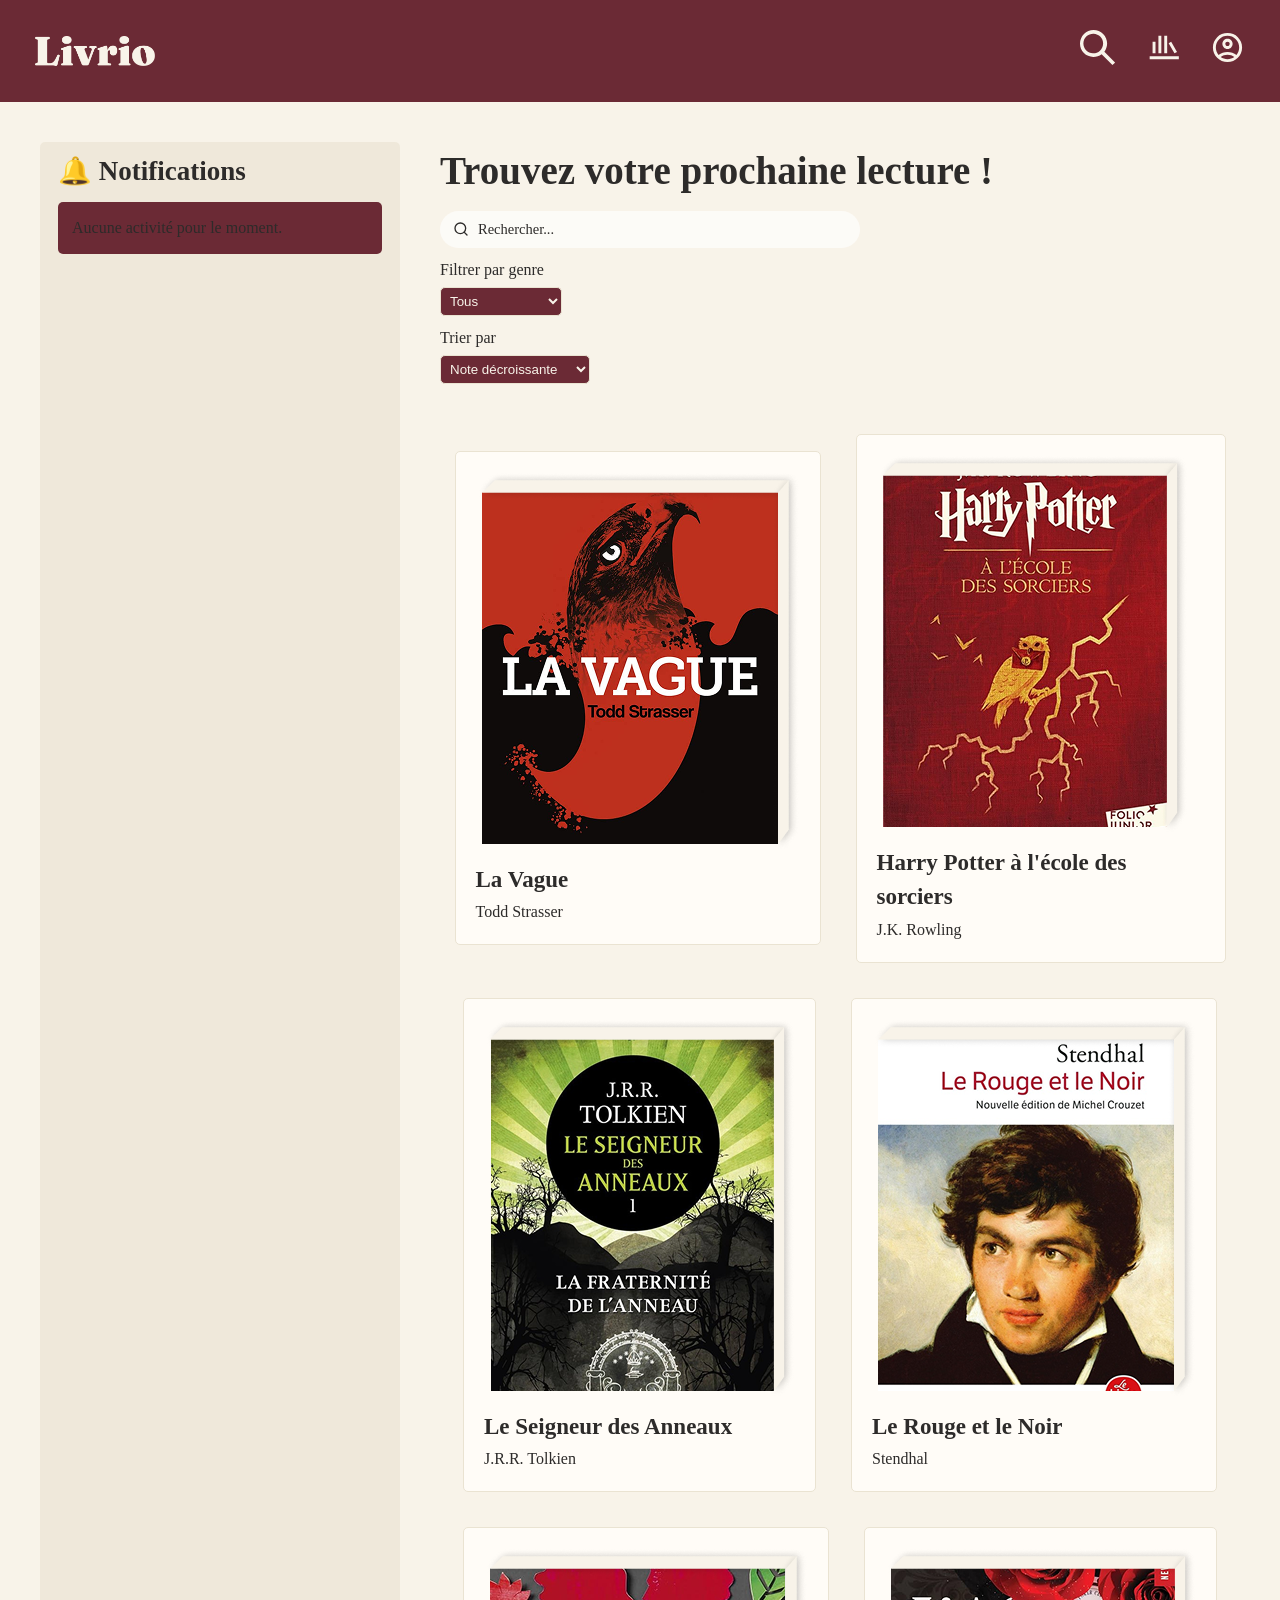
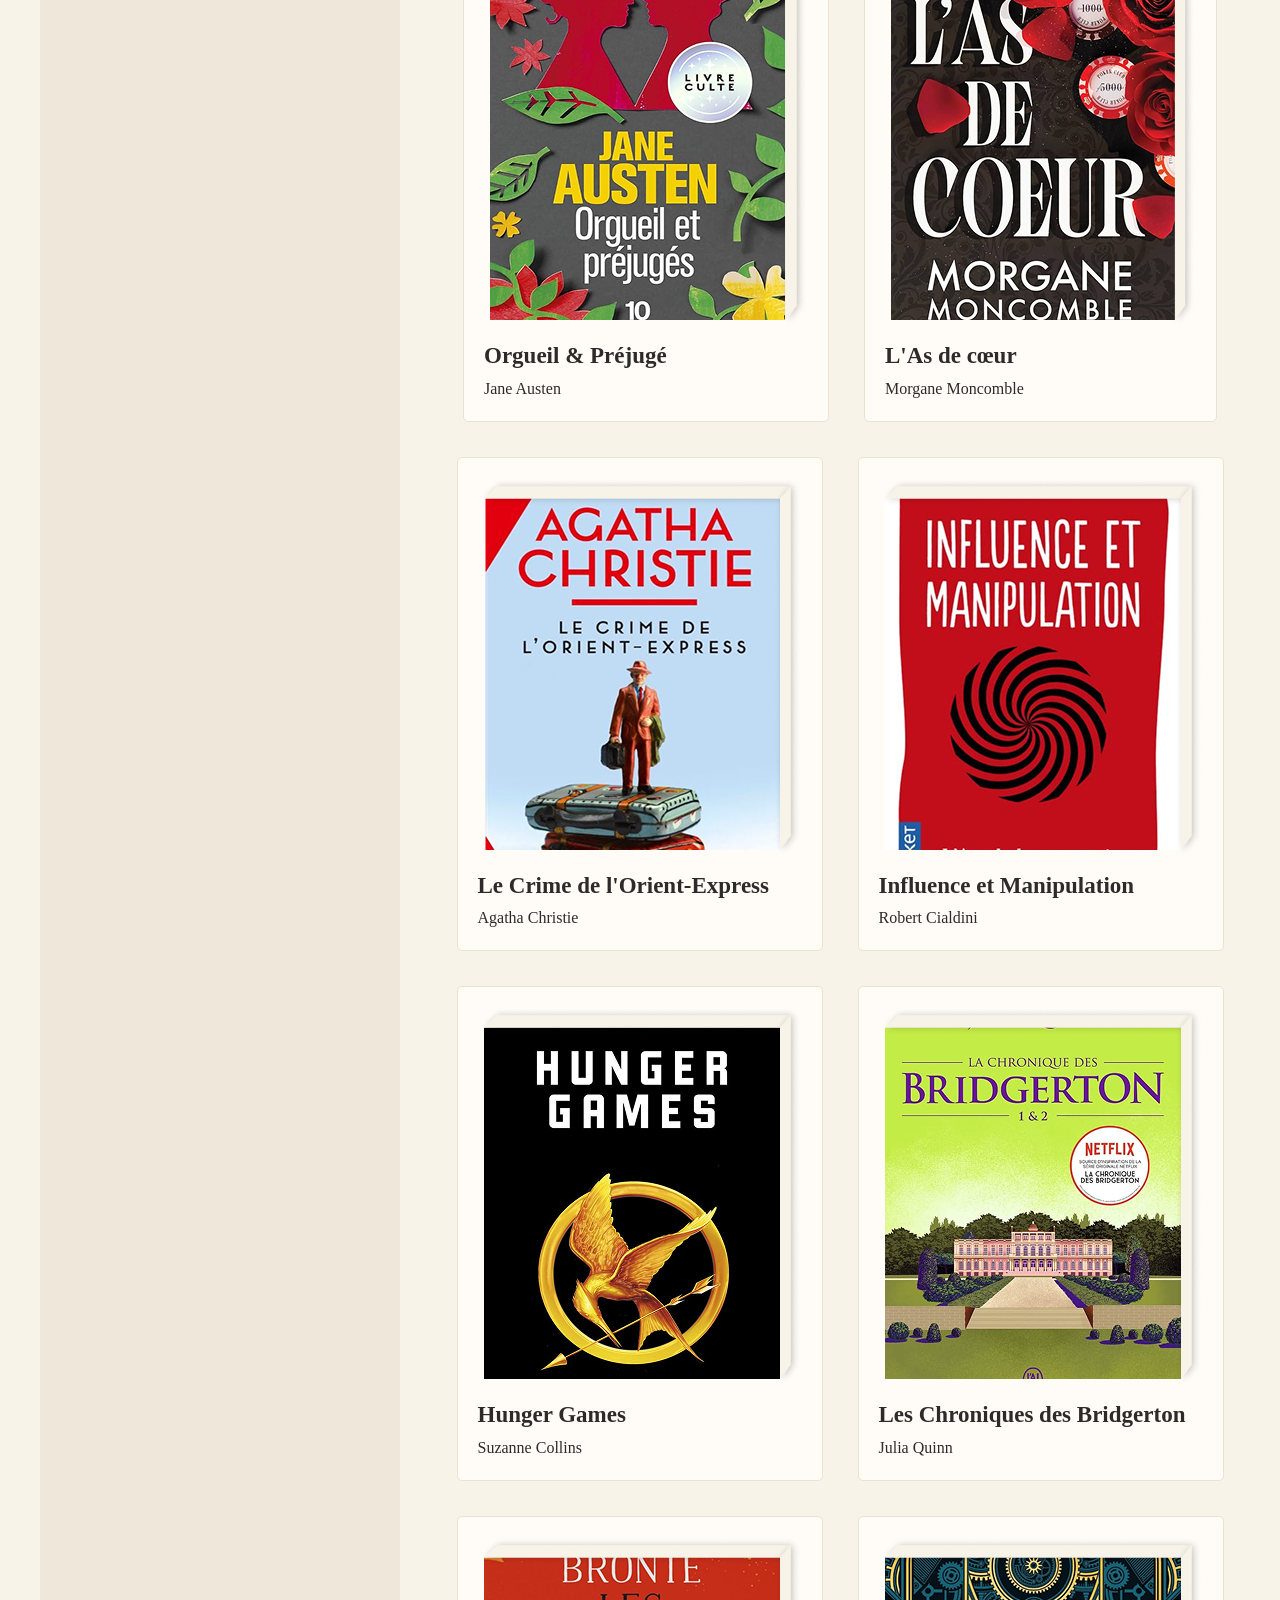
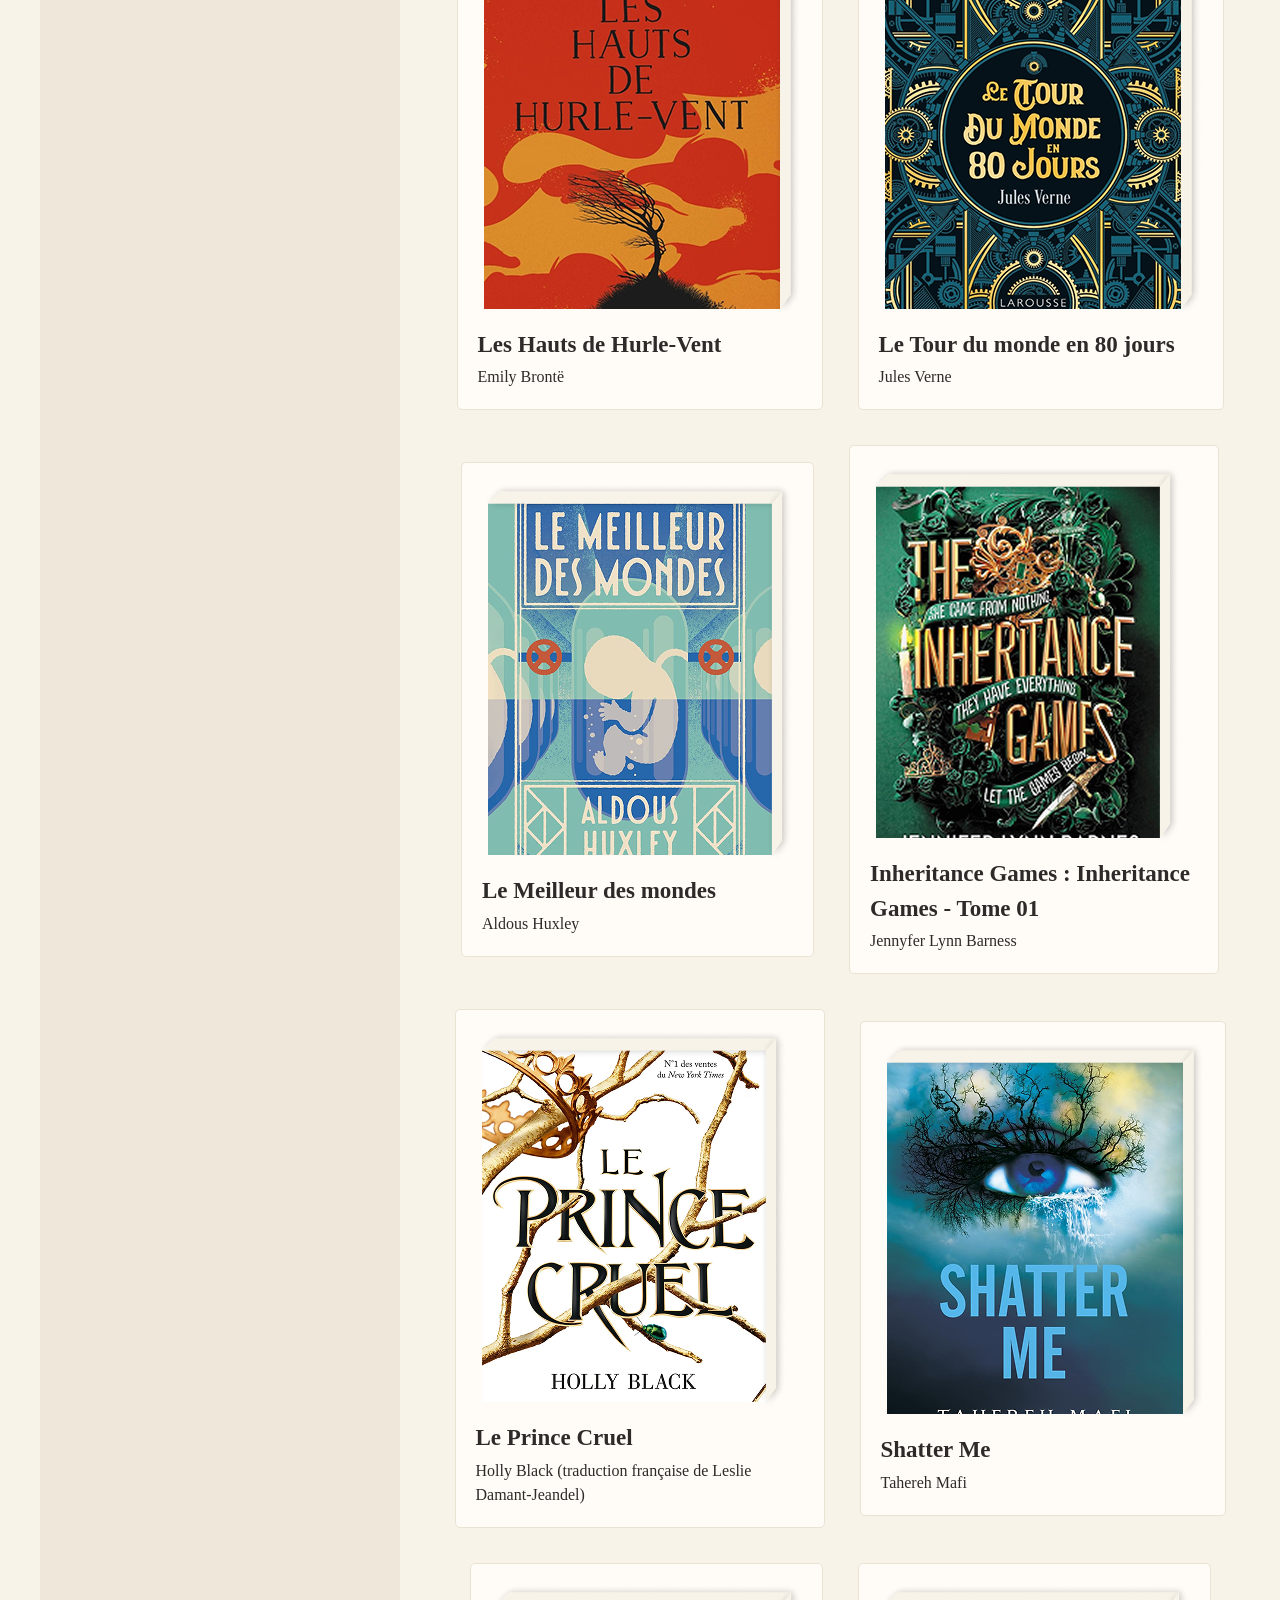
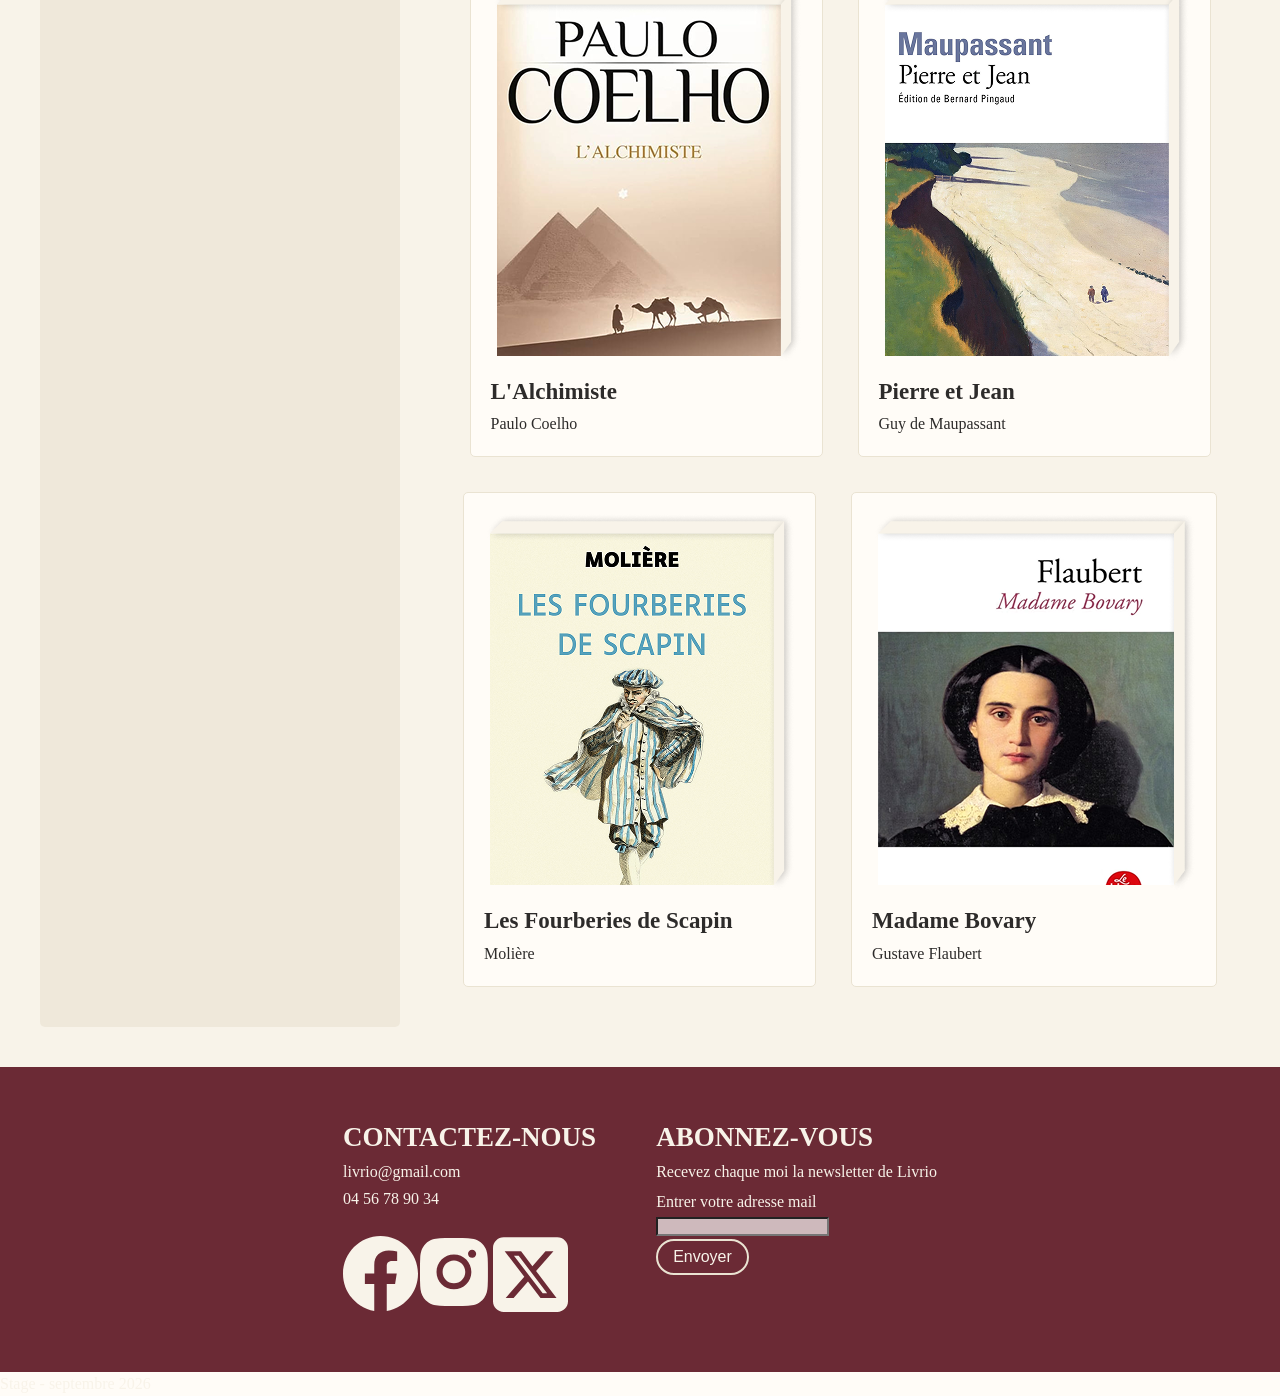
==== index-accueil/index.html @ 1f487d51 "create(css) files animations.css + animations etoile, carte et bouton" ====
<!DOCTYPE html>
<html lang="en">

<head>
    <meta charset="UTF-8">
    <meta name="viewport" content="width=device-width, initial-scale=1.0">
    <link rel="stylesheet" href="../css/mise-en-page.css">
    <link rel="stylesheet" href="../css/base.css">
    <link rel="stylesheet" href="../css/tokens.css">
    <link rel="stylesheet" href="../css/composants.css">
    <link rel="stylesheet" href="../css/animations.css">

    <title>Livrio</title>
</head>

<body>
    <header>
        <nav>
            <a href="../index-accueil/index.html">
                <img class="logo-nav div-lien-nav" src="../assets/livrio-logo.png" alt="logo-site">
            </a>
            <div class="div-lien-nav">
                <a href="../index-accueil/index.html">
                    <img class="lien" src="../assets/lens.svg" alt="icône-loupe">
                </a>
                <a href="../library/library.html">
                    <img class="lien" src="../assets/library.svg" alt="icône-biblio">
                </a>
                <a href="../profil/profil.html">
                    <img class="lien" src="../assets/profile.svg" alt="icône-profil">
                </a>
            </div>

        </nav>
    </header>
    <main>
        <section>
            <div class="container">
                <div class="div-fil-dactu">
                    <h4 class="titre-fil-dactu"> 🔔 Notifications </h4>
                    <div id="fil" class="fil-dactu">
                        <!--place pour les cartes d'activité, une carte = une activité d'un ami-->
                    </div>
                </div>
                <div class="div-recherche-livres">
                    <h2>Trouvez votre prochaine lecture !</h2>
                    <div class="search-bar">
                        <svg class="search-icon" width="16" height="16" viewBox="0 0 24 24" fill="none"
                            stroke="currentColor" stroke-width="2" stroke-linecap="round" stroke-linejoin="round">
                            <circle cx="11" cy="11" r="8" />
                            <line x1="21" y1="21" x2="16.65" y2="16.65" />
                        </svg>
                        <input type="text" placeholder="Rechercher..." aria-label="Rechercher">
                        <button type="button" class="clear-btn" aria-label="Effacer la recherche"
                            onclick="this.previousElementSibling.value='';this.previousElementSibling.focus();this.style.display='none'">
                            <svg width="13" height="13" viewBox="0 0 24 24" fill="none" stroke="currentColor"
                                stroke-width="2.5" stroke-linecap="round">
                                <line x1="18" y1="6" x2="6" y2="18" />
                                <line x1="6" y1="6" x2="18" y2="18" />
                            </svg>
                        </button>
                    </div>
                    <div class="div-filtrage">
                        <label for="select-genre">Filtrer par genre</label>
                        <select id="select-genre" name="genre">
                            <!-- rempli en JS -->
                        </select>
                    </div>
    
                    <div class="div-filtrage">
                        <label for="select-tri">Trier par</label>
                        <select id="select-tri" name="tri">
                            <!-- rempli en JS -->
                        </select>
                    </div>
                    <div class="container">
                        <div class="grille-flex-wrap"></div>
                    </div>
                </div>
        </section>
    </main>
    <footer>
        <div class="div-footer container">
            <div>
                <div class="contact-us">
                    <h4>CONTACTEZ-NOUS</h4>
                    <p>livrio@gmail.com</p>
                    <p>04 56 78 90 34</p>
                </div>
                <div class="logo-rs-colomn">
                    <div class="lien-reseaux-sociaux-row">
                        <a href=""><img class="icon" src="../assets/facebook.svg" alt="icône-facebook"></a>
                        <a href=""><img class="icon" src="../assets/instagram.svg" alt="icône-instagram"></a>
                        <a href=""><img class="icon" src="../assets/x.svg" alt="icône-x"></a>
                    </div>
                </div>
            </div>

            <div class="subscribe">
                <h4>ABONNEZ-VOUS</h4>
                <p>Recevez chaque moi la newsletter de Livrio</p>
                <form action="#" method="post"></form>
                <label for="email">Entrer votre adresse mail</label>
                <input type="text" id="email">
                <button type="submit">Envoyer</button>
            </div>

        </div>
        <div class="div-signature">
            <p>Stage - septembre 2026</p>
        </div>
    </footer>
    <script src="../js/donnees.js"></script>
    <script src="../js/stockage.js"></script>
    <script src="../js/bibliotheque.js"></script>
    <script src="../js/fil.js"></script>
</body>

</html>
---- css/mise-en-page.css ----
.fil-activite {
    display: flex;
    flex-wrap: wrap;
    gap: 0;
    justify-content: space-between;
}


/*//// STYLE HEADER /////*/
header{
    background-color: var(--bouton);
    color: var(--primaire);
}


/*//// STYLE NAV /////*/
nav{
    display: flex;
    flex-direction: row;
    align-items: center;
    justify-content: space-between;
    padding: 20px;
}

.div-lien-nav {
    display: flex;
    flex-direction: row;
    gap: 30px;
    padding: 10px 15px;
}

.lien {
    width: 35px;
}


/*///// STYLE FOOTER */
footer {
    background-color: var(--bouton);
    color: var(--primaire);
}

.div-signature {
    background-color: var(--card);
}

.lien-reseaux-sociaux-row {
    display: flex;
    flex-direction: row;
    align-items: center;
    width: fit-content;
}

.logo-rs-colomn {
    width: fit-content;
    display: flex;
    flex-direction: column;
    align-items: center;
    justify-content: center;
    gap: 10px;
    padding: 10px;
}

.contact-us {
    width: fit-content;
    display: flex;
    flex-direction: column;
    gap: 3px;
    padding: 10px;
}

.subscribe {
    width: fit-content;
    display: flex;
    flex-direction: column;
    align-items: baseline;
    gap: 3px;
    padding: 10px;
}

.div-footer {
    display: flex;
    flex-direction: row;
    justify-content: center;
    gap: 100px;
}


/*---- css bouton interaction---*/
button {
    background-color: var(--bouton);
    color: var(--primaire);
    padding: 7px;
    border-color: var(--secondaire-bouton);
    border-style: solid;
    border-radius: 20px;
    padding-right: 15px;
    padding-left: 15px;
    text-align: center;
    border-color: var(--bordure);
    display: flex;
    flex-direction: row;
    gap: 40px;
    font-size: 16px;
}

button.statut {
    border-color: var(--bouton);
    color: var(--bouton);
    background-color: var(--primaire);
}

button:hover{
    background-color: var(--primaire);
    color: var(--bouton);
    border-color: var(--bouton);
}

button:active{
    background-color: var(--primaire);
    color: var(--bouton);
    border-color: var(--bouton);
    animation: button-press 120ms ease-out;
    box-shadow: 0 0 0 rgba(0, 0, 0, 0.2);
    transition: box-shadow 120ms ease-out;
}

button:disabled{
    background-color: rgba(128, 128, 128, 0.709);
    color: black;
    border-color: black;
    cursor: not-allowed;
}

.icon {
    max-width: 100%;
    width: 75px;
    height: auto;
}

.div-photo {
    background-color: var(--bouton);
    color: var(--primaire);
    border-radius: 5px;
}


/*-- STYLE FORMULAIRE AVIS ----*/
li.champ-saisie {
    display: flex;
    flex-direction: column;
    width: fit-content;
}

.div-button-form {
    display: flex;
    flex-direction: row;
    width: fit-content;
    gap: 12px;
    animation: button-press 120ms ease-out;
    box-shadow: 0 0 0 rgba(0, 0, 0, 0.2);
    transition: box-shadow 120ms ease-out;
}

.div-formulaire-avis {
    width: fit-content;
    display: flex;
    flex-direction: column;
    align-items: center;
    justify-content: center;
    gap: 6px;
    background-color: var(--card);
    padding: 40px;
}

form {
    display: flex;
    flex-direction: column;
    align-items: center;
    justify-content: center;
    gap: 12px;
}


/*//// INDEX.HTML ///////*/

/*///// CSS FIL D'ACTUALITE //////*/

.div-fil-dactu {
    width: 360px;
    display: flex;
    flex-direction: column;
    gap: 10px;
    background-color: #eae3d2a1;
    padding: 9px;
    padding-left: 18px;
    padding-right: 18px;
    border-radius: 5px;
}

.div-recherche-livres {
    width: 800px;
    display: flex;
    flex-direction: column;
    gap: 10px;
}
  
.fil-dactu {
    background-color: var(--bouton);
    height: fit-content;
    padding: 14px;
    display: flex;
    flex-direction: column;
    gap: 14px;
    border-radius: 5px;
}

h2.titre-fil-dactu {
    text-align: center;
}



.carte-avis {
    display: flex;
    align-items: flex-start;
    gap: 12px;
    background-color: #fdfbf7;
    border-radius: 10px;
    padding: 15px;
    box-shadow: 0 2px 6px rgba(0, 0, 0, 0.15);
    animation: card-appear 250ms ease-out;
}






.carte-photo-profil {
    width: 50px;
    height: 50px;
    border-radius: 50%;
    object-fit: cover;
    flex-shrink: 0;
}

.carte-pseudo {
    font-weight: bold;
    color: #6b2a38;
    margin: 0 0 5px 0;
}

.carte-date {
    font-size: 0.85em;
    color: #777;
    margin: 0 0 10px 0;
}

.carte-commentaire {
    margin: 0;
}

.carte-titre-livre {
    font-weight: bold;
    margin: 0 0 4px 0;
}


/*//// CSS RECHERCHER LIVRES /////*/

select#select-genre {
    background-color: var(--bouton);
    border-color: var(--bordure);
    padding: 5px;
    color: var(--primaire);
    border-radius: 5px;
}

select#select-tri {
    background-color: var(--bouton);
    border-color: var(--bordure);
    padding: 5px;
    color: var(--primaire);
    border-radius: 5px;
}

.div-filtrage {
    width: fit-content;
    display: flex;
    flex-direction: column;
    gap: 5px;
}



/*//// CSS PROFIL ////*/

.container-profil {
    display: flex;
    flex-direction: column; /* passe en colonne */
    flex-wrap: wrap;        /* autorise le retour à la ligne */
    width: 100%;            /* ne dépasse jamais */
    max-width: 100%;        /* sécurité */
    gap: 16px;              /* réduit l’espace */
}

.container-profil img,
.container-profil .photo-profil {
    max-width: 100%;
    height: auto;
}
---- css/base.css ----
*{
    margin: 0px;
    padding: 0px;
    box-sizing: border-box;
}

body{
    font-family: Roboto;
    line-height: 1.5;
    font-size: 16px;
    color: var(--text);
    background-color: var(--primaire);
}


/*////// styles titre ////// */
h1{
    font-family: 'Times New Roman';
}

h2 {
    font-family: 'Times New Roman';
}

ul{
    list-style: none;
}

a{
    text-decoration: none;
}
---- css/tokens.css ----
:root {
    --primaire: #F8F3E9;
    --card: #FFFCF7;
    --bordure: #EAE3D2;
    --bouton: #6B2A35;
    --secondaire-bouton: #45161E;
    --text: #2D2B2A;
    --secondaire-text: #575350;
    --erreur: #9C3B3B;
}

h1 {
    font-size: clamp(28px, 5vw, 47px);
}

h2 {
    font-size: clamp(20px, 5vw, 39px);
}

h3 {
    font-size: clamp(17px, 5vw, 33px);
}

h4 {
    font-size: clamp(13px, 5vw, 27px);
}

h5 {
    font-size: clamp(11px, 5vw, 23px);
}

.container {
    width: 100%;
    max-width: 1200px; 
    margin: auto;
    padding: 40px 0px;
    display: flex;
    flex-direction: row;
    gap: 40px;
    flex-wrap: wrap;
}

.card {
    width: 300px;
    padding: 20px;
    background: var(--card);
    box-shadow: 0 4px 8px rgba(0, 0, 0, 0.2);
    border-radius: 5px;
    animation: card-appear 250ms ease-out;


}
---- css/composants.css ----
/*//// COMPOSANTS VISUELS///////*

///// template composant CARTE LIVRE CSS  ///////*/
.couverture {
  width: 280px;
}

.div-couverture-colomn {
  display: flex;
  flex-direction: column;
  width: fit-content;
  align-items: center;
  justify-content: center;
  gap: 15px;
  padding: 40px;
}

.note-row {
  display: flex;
  flex-direction: row;
  gap: 8px;
}

.div-row {
  display: flex;
  flex-direction: row;
}

.infos-row {
  display: flex;
  flex-direction: row;
  gap: 5px;
}

p.summury {
  background-color: #FFFCF7;
  padding: 10px;

}

.div-infos-colomn {
  width: 600px;
}

img.logo-nav {
  width: 150px;
}


/* CHAMP DE SAISIE */
.search-bar {
  position: relative;
  width: 100%;
  max-width: 420px;
  display: flex;
  align-items: center;
}

.search-bar svg.search-icon {
  position: absolute;
  left: 13px;
  color: var(--text-muted);
  pointer-events: none;
  flex-shrink: 0;
}

.search-bar input {
  width: 100%;
  font-family: var(--font);
  font-size: 14.5px;
  color: var(--text);
  background: var(--bg);
  border: 1.5px solid var(--border);
  border-radius: 999px;
  padding: 10px 40px 10px 38px;
  outline: none;
  transition: border-color 120ms ease, box-shadow 120ms ease, background-color 120ms ease;
}

.search-bar input::placeholder {
  color: var(--placeholder);
}

.search-bar input:hover:not(:focus) {
  border-color: #B4BAC2;
}

.search-bar input:focus {
  border-color: var(--border-focus);
  box-shadow: 0 0 0 3px var(--ring-focus);
  background: var(--bg);
  background-color: #ffffffab;
}

input[type="text"] {
  background-color: #ffffffab;
}


/* Bouton pour effacer, visible seulement quand il y a du texte */
.search-bar .clear-btn {
  position: absolute;
  right: 8px;
  display: none;
  align-items: center;
  justify-content: center;
  width: 22px;
  height: 22px;
  border: none;
  border-radius: 50%;
  background: var(--bg-subtle);
  color: var(--text-muted);
  cursor: pointer;
  padding: 0;
}

.search-bar .clear-btn:hover {
  background: var(--card);
  color: var(--text);
}

.search-bar input:not(:placeholder-shown)~.clear-btn {
  display: flex;
}

.div-couverture-colomn-index {
  width: fit-content;
  display: flex;
  flex-direction: column;
  align-items: center;
  justify-content: center;
  gap: 7px;
  position: relative;
}

.grille-flex-wrap {
  display: flex;
  flex-wrap: wrap;
  gap: 35px;
  width: fit-content;
  margin: auto;
  align-items: center;
  justify-content: center;
}

.div-couverture-colomn.img {
  width: 324px;
  height: 381px;
}


/*//// template formulaire noter un livre CSS //////*/
fieldset {
  border: 1px solid var(--bordure);
  border-radius: 8px;
  padding: 1rem 1.5rem;
  margin-bottom: 2rem;
}

legend {
  font-weight: bold;
  padding: 0 0.5rem;
}

.note-etoile {
  display: flex;
  flex-direction: row-reverse;
  justify-content: flex-end;
}

.note-etoile input {
  position: absolute;
  opacity: 0;
  animation: star-pop 120ms ease-out;
}

.note-etoile label {
  font-size: 1.8rem;
  color: #ccc;
  cursor: pointer;
  position: relative;
  display: inline-block;
  width: 0.5em;
  height: 1.5em;
  overflow: hidden;
  animation: star-pop 120ms ease-out;
}

.note-etoile input:checked~label,
.note-etoile label:hover,
.note-etoile label:hover~label {
  color: #f5a623;
  animation: star-pop 120ms ease-out;
}

.note-etoile input:focus-visible+label {
  outline: 2px solid #2563eb;
  outline-offset: 2px;
  animation: star-pop 120ms ease-out;
}

.note-etoile label::before {
  content: "★";
  position: absolute;
  top: 0;
  width: 1em;
  animation: star-pop 120ms ease-out;
}

.note-etoile label.demi-gauche::before {
  left: 0;
  animation: star-pop 120ms ease-out;
}

.note-etoile label.demi-droite::before {
  left: -0.5em;
  animation: star-pop 120ms ease-out;
}

.etoile-icon {
  width: 25px;
  animation: star-pop 120ms ease-out;
}

.demie {
  width: 15px;
  height: 24px;
  animation: star-pop 120ms ease-out;
}


/* LISTE DEROULANTE */
.shelf {
  position: relative;
  display: inline-block;
}


/* Bouton (libellé + séparateur + flèche) */
.shelf__trigger {
  display: inline-flex;
  align-items: stretch;
  padding: 0;
  border: 1px solid var(--secondaire-bouton);
  border-radius: 6px;
  background: var(--bouton);
  color: var(--card);
  font: inherit;
  font-size: 0.95rem;
  font-weight: 600;
  cursor: pointer;
  transition: background-color 0.15s ease;
}

.shelf__trigger:hover,
.shelf__trigger[aria-expanded="true"] {
  background: var(--secondaire-bouton);
}

.shelf__trigger:focus-visible,
.shelf__item:focus-visible {
  outline: 2px solid var(--bouton);
  outline-offset: 2px;
}

.shelf__label {
  padding: 0.6rem 1.1rem;
  white-space: nowrap;
}

.shelf__arrow {
  display: grid;
  place-items: center;
  padding: 0 0.7rem;
  border-left: 1px solid var(--secondaire-bouton);
}

.shelf__arrow svg {
  width: 12px;
  height: 12px;
  transition: transform 0.15s ease;
}

.shelf__trigger[aria-expanded="true"] .shelf__arrow svg {
  transform: rotate(180deg);
}


/* Menu */
.shelf__menu {
  position: absolute;
  top: calc(100% + 6px);
  left: 0;
  z-index: 10;
  min-width: 100%;
  width: max-content;
  margin: 0;
  padding: 0.35rem 0;
  list-style: none;
  background: var(--card);
  border: 1px solid var(--bordure);
  border-radius: 6px;
  box-shadow: 0 6px 18px rgba(69, 22, 30, 0.12);
}

.shelf__menu[hidden] {
  display: none;
}

.shelf__item {
  display: flex;
  align-items: center;
  gap: 0.6rem;
  padding: 0.55rem 1rem;
  color: var(--text);
  font-size: 0.92rem;
  cursor: pointer;
  user-select: none;
}

.shelf__item:hover,
.shelf__item:focus {
  background: var(--primaire);
  outline: none;
}

.shelf__item:focus-visible {
  outline: 2px solid var(--bouton);
  outline-offset: -2px;
}


/* Coche sur l'élément choisi */
.shelf__check {
  width: 14px;
  height: 14px;
  flex: none;
  color: var(--bouton);
  visibility: hidden;
}

.shelf__item[aria-checked="true"] .shelf__check {
  visibility: visible;
}

.shelf__item[aria-checked="true"] {
  font-weight: 600;
}

.shelf__separator {
  height: 1px;
  margin: 0.35rem 0;
  background: var(--bordure);
}

.shelf__item--action {
  color: var(--bouton);
}

@media (prefers-reduced-motion: reduce) {

  .shelf__trigger,
  .shelf__arrow svg {
    transition: none;
  }
}


/* template avis utilisateur CSS////*/
article {
  width: fit-content;
  background-color: var(--card);
  padding: 20px;
  border: 1px solid var(--bordure);
  display: flex;
  flex-direction: column;
  gap: 3px;
  border-radius: 5px;
  max-width: 370px;
  animation: card-appear 250ms ease-out;

}

time {
  text-align: end;
}

.badge-ma-note {
  position: relative;
  top: 6px;
  right: 6px;
  width: 22px;
  height: 22px;
  pointer-events: none;
}


/* AVIS VIDE */
.etat-vide-avis {
  background: var(--card);
  border: 1px solid var(--bordure);
  border-radius: 5px;
  padding: 40px 20px;
  text-align: center;
  display: flex;
  flex-direction: column;
  align-items: center;
  gap: 12px;
}

.etat-vide-avis p:first-of-type {
  font-weight: 500;
  color: var(--text);
  margin: 0;
}

.etat-vide-avis p:last-of-type {
  color: var(--secondaire-text);
  margin: 0;
}


/* ERREUR AVIS */
.champ-erreur {
  border-color: var(--erreur) !important;
}

.message-erreur {
  color: var(--erreur);
  font-size: 13px;
  margin: 6px 0 0;
}

/* MESSAGES ERREURS*/
.message {
  display: flex;
  align-items: flex-start;
  gap: 0.75rem;
  padding: 0.85rem 1rem;
  border: 1px solid transparent;
  border-left-width: 4px;
  border-radius: 6px;
  font-size: 1rem;
  line-height: 1.4;
}

.message__icone {
  flex: 0 0 auto;
  display: inline-flex;
  align-items: center;
  justify-content: center;
  width: 1.5rem;
  height: 1.5rem;
  border-radius: 50%;
  font-weight: 700;
  font-size: 0.95rem;
  line-height: 1;
}

.message__texte {
  margin: 0;
}

.message__prefixe {
  font-weight: 700;
  text-transform: uppercase;
  letter-spacing: 0.02em;
  margin-right: 0.35em;
}


/* --- Variante information --- */
.message--info {
  background-color: #e8f0fe;
  border-color: #17395e;
  color: #17395e;
}

.message--info .message__icone {
  background-color: #17395e;
  color: #ffffff;
}

.message--info .message__icone::before {
  content: "i";
  font-style: italic;
  font-family: Georgia, "Times New Roman", serif;
}


/* --- Variante succès --- */
.message--succes {
  background-color: #e6f4ea;
  border-color: #1e4620;
  color: #1e4620;
}

.message--succes .message__icone {
  background-color: #1e4620;
  color: #ffffff;
}

.message--succes .message__icone::before {
  content: "\2713";
}


/* --- Variante erreur --- */
.message--erreur {
  background-color: #fdecea;
  border-color: #611a15;
  color: #611a15;
}

.message--erreur .message__icone {
  background-color: #611a15;
  color: #ffffff;
}

.message--erreur .message__icone::before {
  content: "\26A0";
}
---- css/animations.css ----
/*/    ANIMATION CARTE //*/

@keyframes card-appear {
    from {
        opacity: 0;
        transform: translateY(6px);
    }
    to {
        opacity: 1;
        transform: translateY(0);
    }
}


@media (prefers-reduced-motion: reduce) {
    .carte-avis {
        animation: none !important;
    }
}

@media (prefers-reduced-motion: reduce) {
    article {
        animation: none !important;
    }
}




/*//    ANIMATION ETOILE      //*/

@keyframes star-pop {
    0% {
        transform: scale(1);
    }
    50% {
        transform: scale(1.2);
    }
    100% {
        transform: scale(1);
    }
}

/* Quand une étoile est sélectionnée */
input[type="radio"]:checked + label {
    animation: star-pop 120ms ease-out;
}

label.etoile:hover {
    animation: star-pop 120ms ease-out;
}


label.etoile {
    transition: color 120ms ease-out;
}

@media (prefers-reduced-motion: reduce) {
    label.etoile {
        animation: none !important;
        transition: none !important;
    }
}



/*//  ANIMATION RETOUR BOUTON   //*/

@keyframes button-press {
    0% {
        transform: scale(1);
    }
    50% {
        transform: scale(0.95);
    }
    100% {
        transform: scale(1);
    }
}

@media (prefers-reduced-motion: reduce) {
    button,
    .bouton {
        animation: none !important;
        transition: none !important;
    }
}
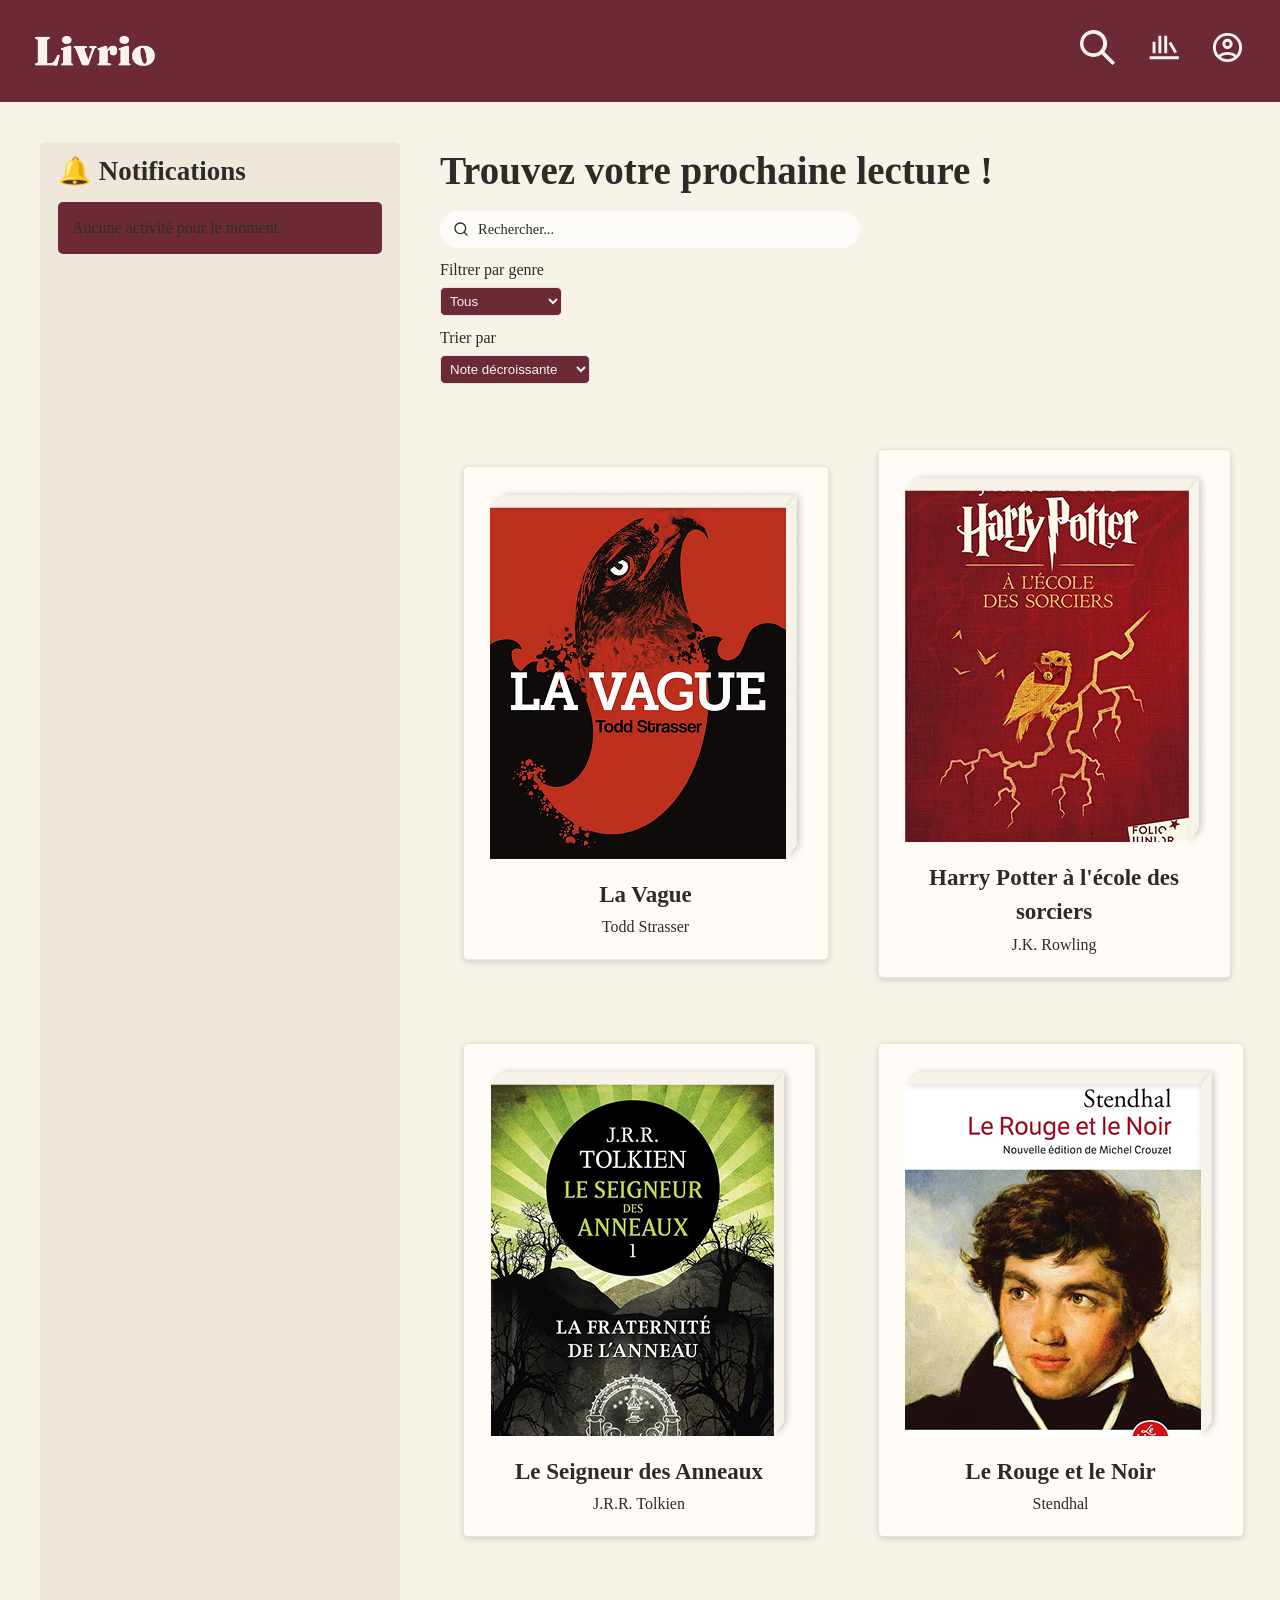
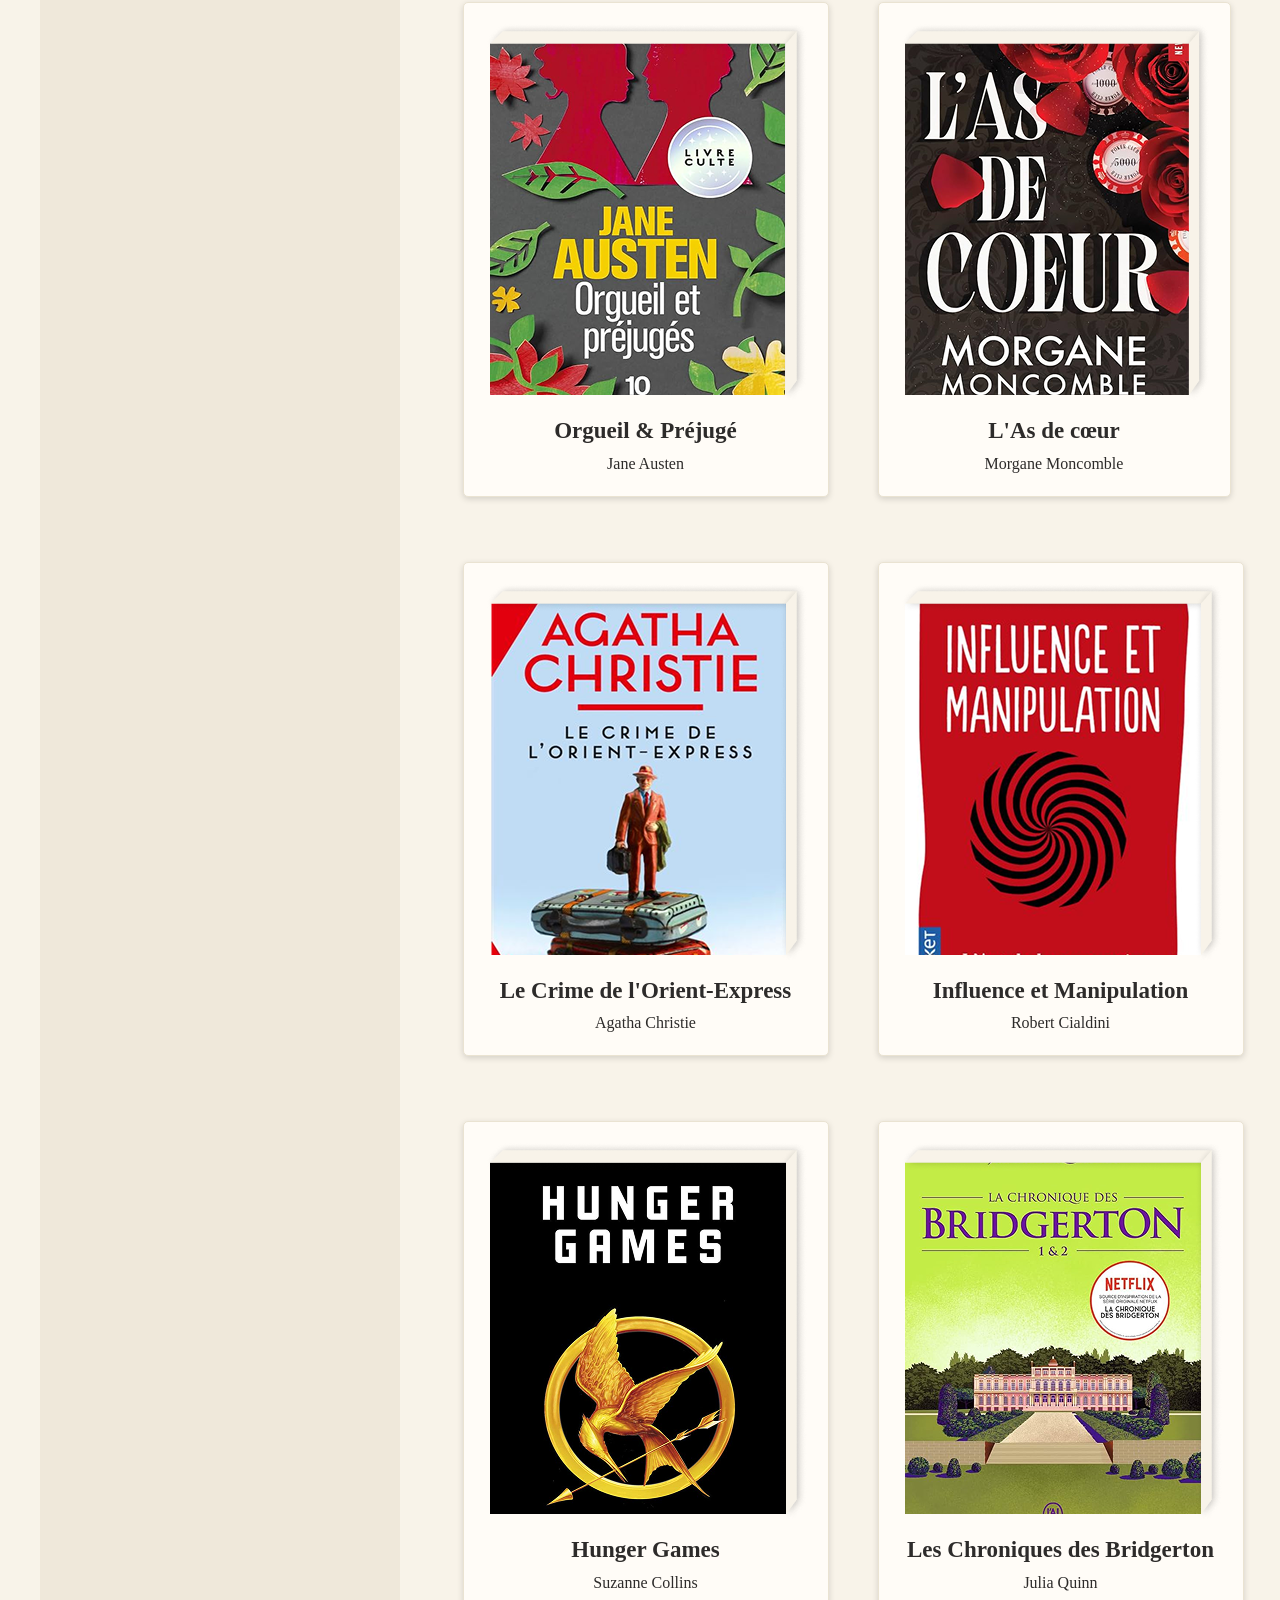
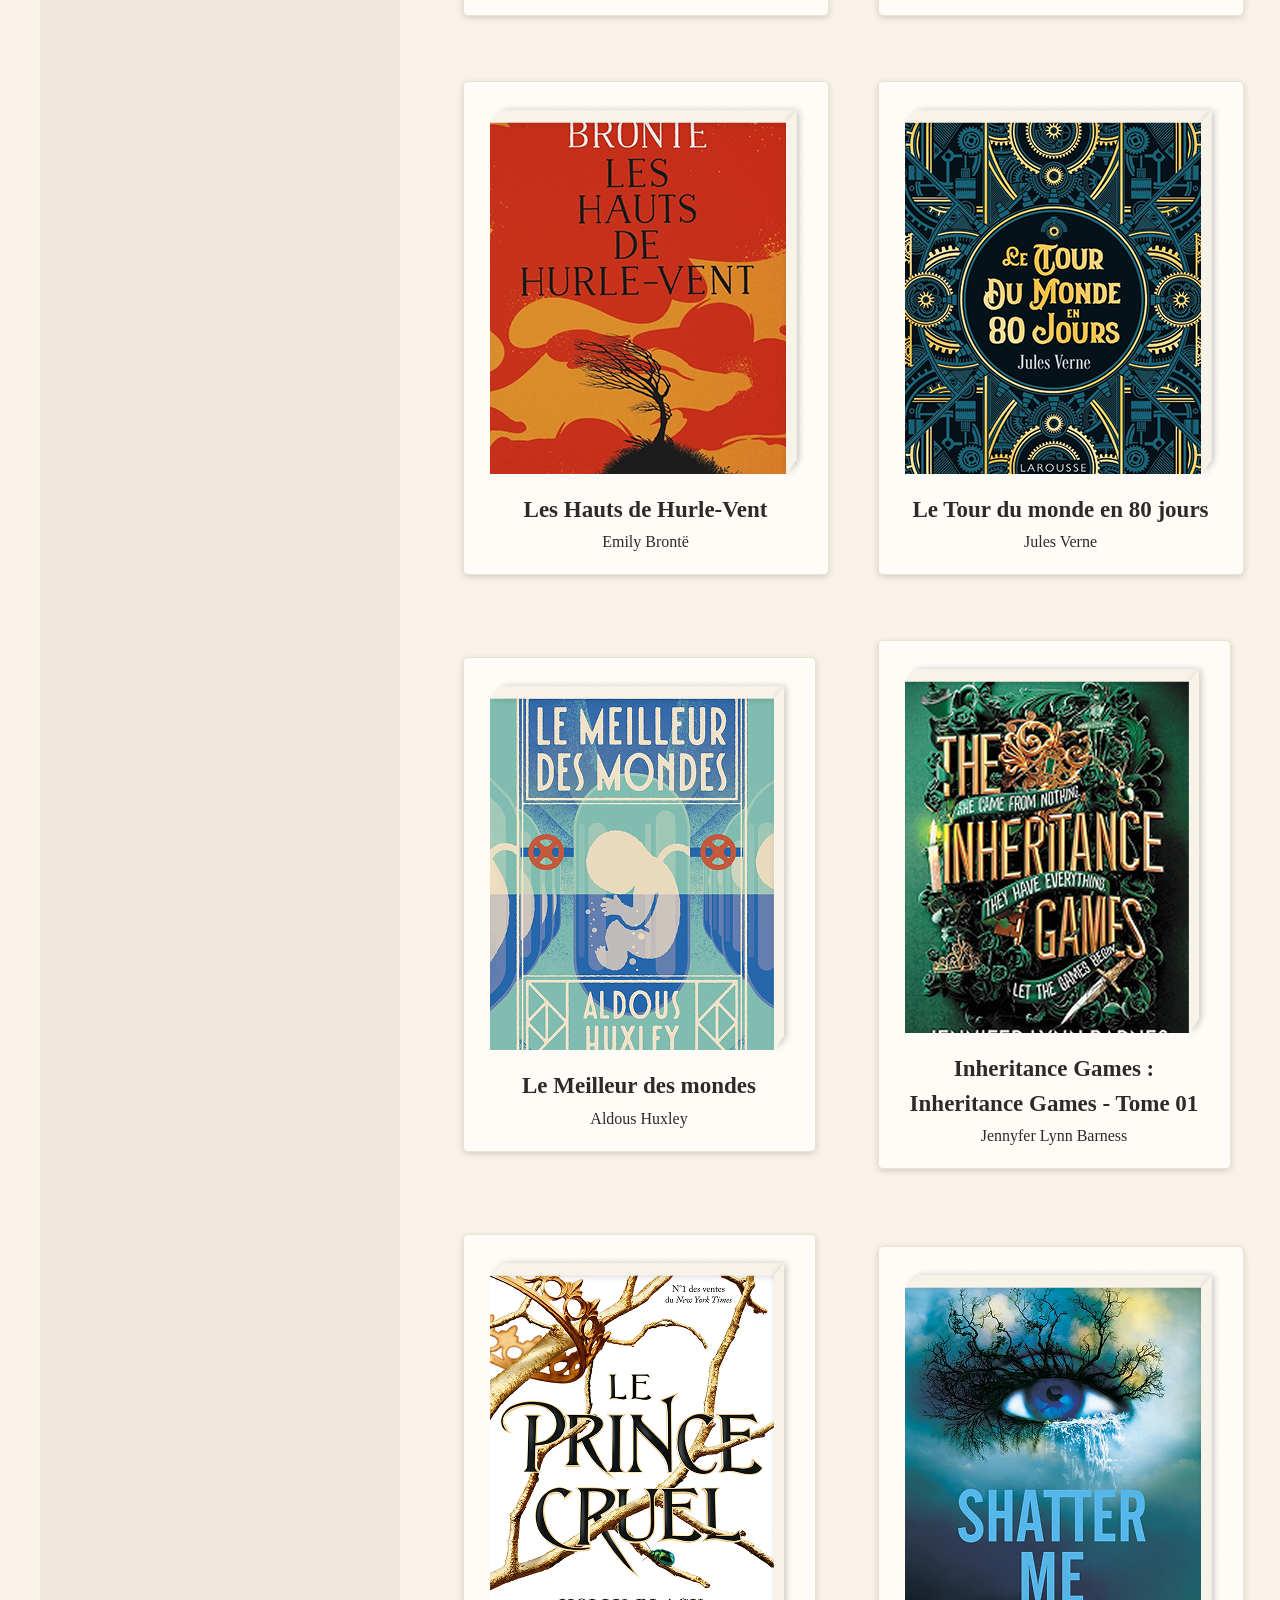
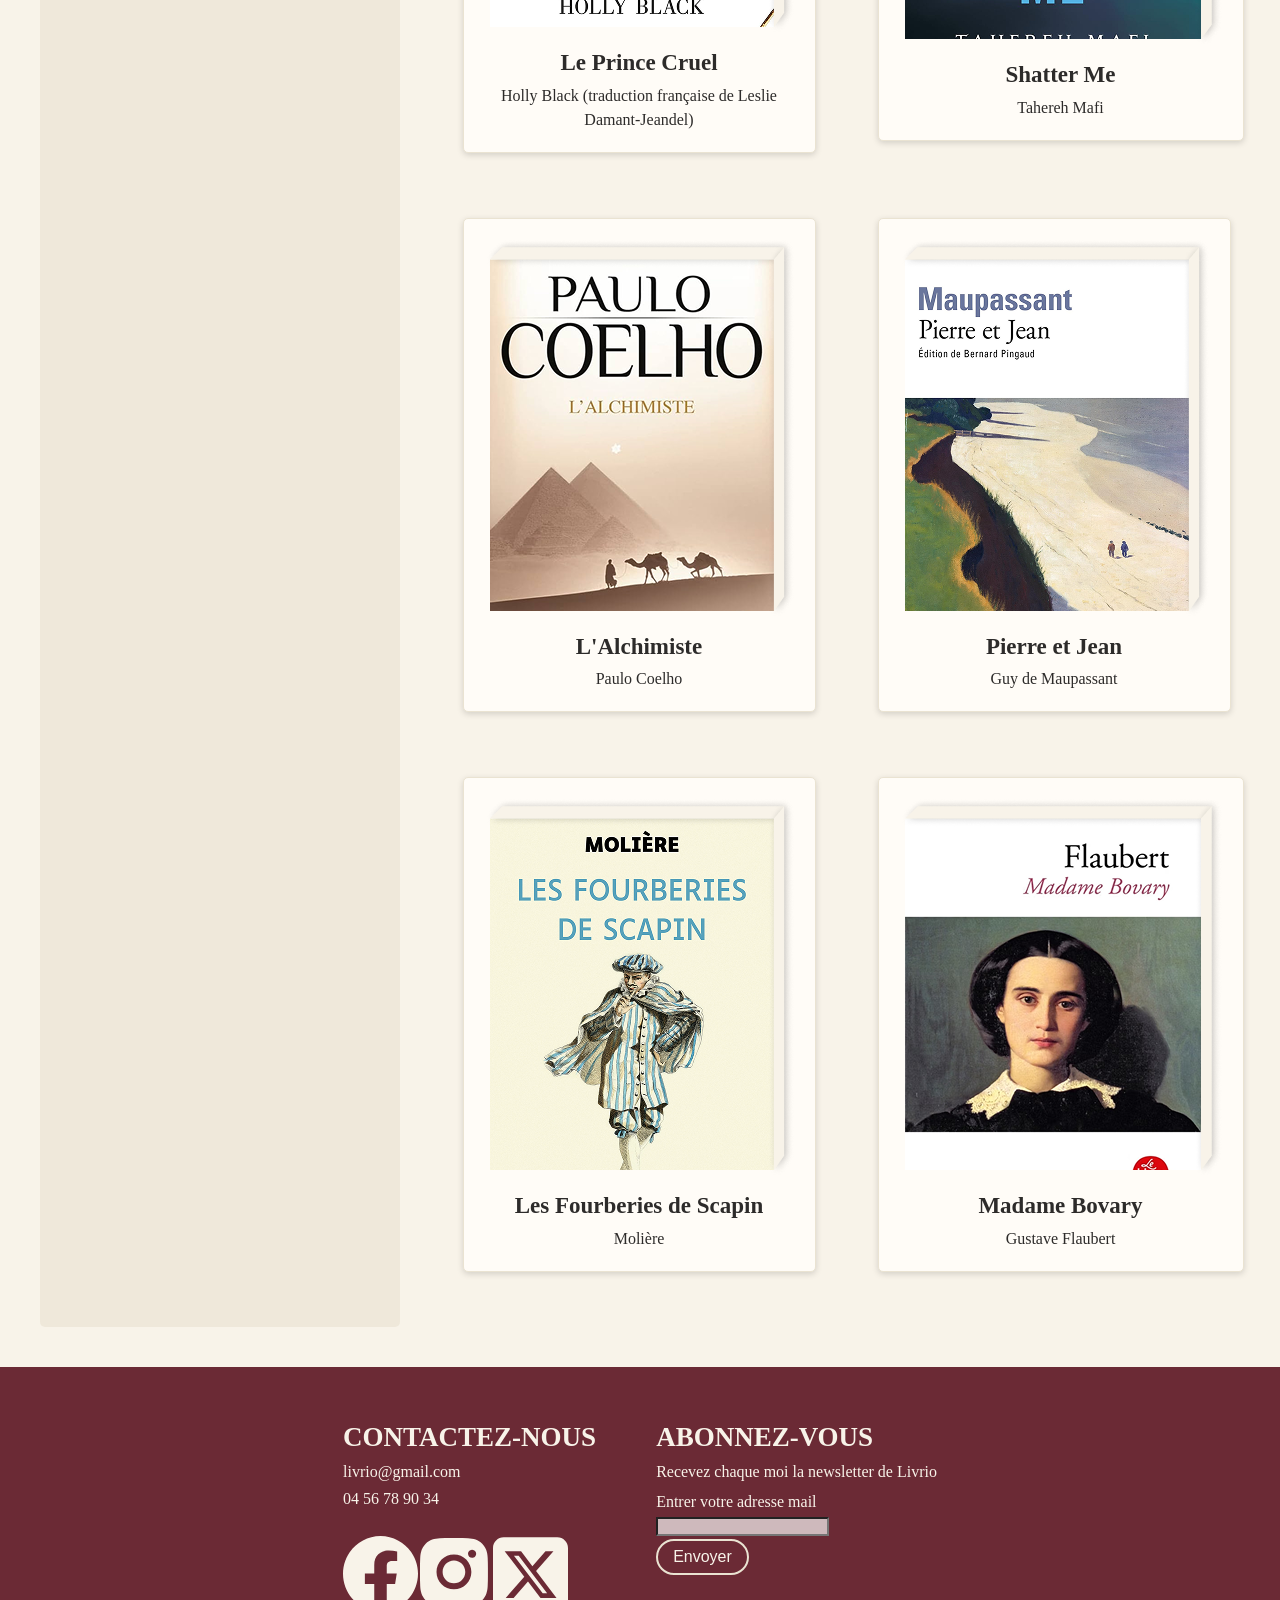
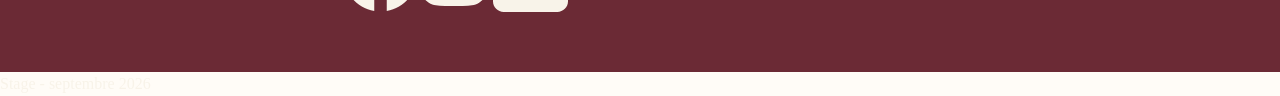
==== commit 1e765b92: "feat(css): css index.html" ====
--- a/index-accueil/index.html
+++ b/index-accueil/index.html
@@ -9,7 +9,7 @@
     <link rel="stylesheet" href="../css/tokens.css">
     <link rel="stylesheet" href="../css/composants.css">
     <link rel="stylesheet" href="../css/animations.css">
-
+    <link rel="stylesheet" href="../css/squelette.css">
     <title>Livrio</title>
 </head>
 
@@ -39,7 +39,30 @@
                 <div class="div-fil-dactu">
                     <h4 class="titre-fil-dactu"> 🔔 Notifications </h4>
                     <div id="fil" class="fil-dactu">
-                        <!--place pour les cartes d'activité, une carte = une activité d'un ami-->
+                        <div class="carte-avis">
+                            <div class="squelette-bloc squelette-bloc--rond" style="width:50px;height:50px;flex-shrink:0;"></div>
+                            <div class="squelette-colonne" style="flex:1;">
+                                <div class="squelette-bloc squelette-bloc--texte" style="width:70%;"></div>
+                                <div class="squelette-bloc squelette-bloc--texte" style="width:40%;"></div>
+                                <div class="squelette-bloc squelette-bloc--texte" style="width:90%;"></div>
+                            </div>
+                        </div>
+                        <div class="carte-avis">
+                            <div class="squelette-bloc squelette-bloc--rond" style="width:50px;height:50px;flex-shrink:0;"></div>
+                            <div class="squelette-colonne" style="flex:1;">
+                                <div class="squelette-bloc squelette-bloc--texte" style="width:65%;"></div>
+                                <div class="squelette-bloc squelette-bloc--texte" style="width:35%;"></div>
+                                <div class="squelette-bloc squelette-bloc--texte" style="width:80%;"></div>
+                            </div>
+                        </div>
+                        <div class="carte-avis">
+                            <div class="squelette-bloc squelette-bloc--rond" style="width:50px;height:50px;flex-shrink:0;"></div>
+                            <div class="squelette-colonne" style="flex:1;">
+                                <div class="squelette-bloc squelette-bloc--texte" style="width:75%;"></div>
+                                <div class="squelette-bloc squelette-bloc--texte" style="width:45%;"></div>
+                                <div class="squelette-bloc squelette-bloc--texte" style="width:60%;"></div>
+                            </div>
+                        </div>
                     </div>
                 </div>
                 <div class="div-recherche-livres">
@@ -74,8 +97,30 @@
                         </select>
                     </div>
                     <div class="container">
-                        <div class="grille-flex-wrap"></div>
+                        <div class="grille-flex-wrap">
+                            <div class="div-couverture-colomn-index-livre">
+                                <div class="squelette-bloc" style="width:140px;height:190px;"></div>
+                                <div class="squelette-bloc squelette-bloc--texte" style="width:110px;"></div>
+                                <div class="squelette-bloc squelette-bloc--texte" style="width:80px;"></div>
+                            </div>
+                            <div class="div-couverture-colomn-index-livre">
+                                <div class="squelette-bloc" style="width:140px;height:190px;"></div>
+                                <div class="squelette-bloc squelette-bloc--texte" style="width:110px;"></div>
+                                <div class="squelette-bloc squelette-bloc--texte" style="width:80px;"></div>
+                            </div>
+                            <div class="div-couverture-colomn-index-livre">
+                                <div class="squelette-bloc" style="width:140px;height:190px;"></div>
+                                <div class="squelette-bloc squelette-bloc--texte" style="width:110px;"></div>
+                                <div class="squelette-bloc squelette-bloc--texte" style="width:80px;"></div>
+                            </div>
+                            <div class="div-couverture-colomn-index-livre">
+                                <div class="squelette-bloc" style="width:140px;height:190px;"></div>
+                                <div class="squelette-bloc squelette-bloc--texte" style="width:110px;"></div>
+                                <div class="squelette-bloc squelette-bloc--texte" style="width:80px;"></div>
+                            </div>
+                        </div>
                     </div>
+                </div>
                 </div>
         </section>
     </main>
@@ -110,6 +155,7 @@
             <p>Stage - septembre 2026</p>
         </div>
     </footer>
+    <script src="../js/squelette.js"></script>
     <script src="../js/donnees.js"></script>
     <script src="../js/stockage.js"></script>
     <script src="../js/bibliotheque.js"></script>
--- a/css/mise-en-page.css
+++ b/css/mise-en-page.css
@@ -7,14 +7,14 @@
 
 
 /*//// STYLE HEADER /////*/
-header{
+header {
     background-color: var(--bouton);
     color: var(--primaire);
 }
 
 
 /*//// STYLE NAV /////*/
-nav{
+nav {
     display: flex;
     flex-direction: row;
     align-items: center;
@@ -110,13 +110,13 @@
     background-color: var(--primaire);
 }
 
-button:hover{
+button:hover {
     background-color: var(--primaire);
     color: var(--bouton);
     border-color: var(--bouton);
 }
 
-button:active{
+button:active {
     background-color: var(--primaire);
     color: var(--bouton);
     border-color: var(--bouton);
@@ -125,7 +125,7 @@
     transition: box-shadow 120ms ease-out;
 }
 
-button:disabled{
+button:disabled {
     background-color: rgba(128, 128, 128, 0.709);
     color: black;
     border-color: black;
@@ -142,6 +142,13 @@
     background-color: var(--bouton);
     color: var(--primaire);
     border-radius: 5px;
+    padding: 20px;
+    gap: 40px;
+    width: 1200px;
+    padding-left: 110px;
+    display: grid;
+    grid-template-rows: 20px;
+    padding-top: 90px;
 }
 
 
@@ -204,7 +211,7 @@
     flex-direction: column;
     gap: 10px;
 }
-  
+
 .fil-dactu {
     background-color: var(--bouton);
     height: fit-content;
@@ -223,6 +230,8 @@
 
 .carte-avis {
     display: flex;
+    flex-direction: row;
+    width: fit-content;
     align-items: flex-start;
     gap: 12px;
     background-color: #fdfbf7;
@@ -232,11 +241,6 @@
     animation: card-appear 250ms ease-out;
 }
 
-
-
-
-
-
 .carte-photo-profil {
     width: 50px;
     height: 50px;
@@ -298,15 +302,226 @@
 
 .container-profil {
     display: flex;
-    flex-direction: column; /* passe en colonne */
-    flex-wrap: wrap;        /* autorise le retour à la ligne */
-    width: 100%;            /* ne dépasse jamais */
-    max-width: 100%;        /* sécurité */
-    gap: 16px;              /* réduit l’espace */
-}
-
-.container-profil img,
-.container-profil .photo-profil {
+    flex-direction: column;
+    flex-wrap: wrap;
+    width: 100%;
     max-width: 100%;
-    height: auto;
+    gap: 16px;
+}
+
+
+img.img-amis {
+    grid-area: photo;
+    width: 115px;
+    height: 115px;
+    border-radius: 50%;
+
+    object-fit: cover;
+    display: block;
+}
+
+img.photo-profil {
+    width: 200px;
+    height: 200px;
+    border-radius: 50%;
+}
+
+div#liste-amis-profil {
+    background-color: #651926e3;
+    padding: 10px;
+    width: fit-content;
+    margin: 0px;
+    border-radius: 7px;
+}
+
+div#liste-recco-amis-profil {
+    background-color: #651926b5;
+    padding: 10px;
+    width: fit-content;
+    margin: 0px;
+    border-radius: 7px;
+
+}
+
+.div-mes-amis {
+    display: flex;
+    flex-direction: column;
+    gap: 10px;
+    width: 600px;
+}
+
+.liste-avis {
+    display: flex;
+    flex-direction: column;
+    gap: 20px;
+}
+
+.div-mes-activites {
+    display: flex;
+    flex-direction: column;
+    gap: 10px;
+}
+
+.div-amis {
+    display: flex;
+    flex-direction: column;
+    gap: 30px;
+}
+
+
+img.couverture-card-profil {
+    width: 140px;
+    object-fit: cover;
+    border-radius: 5px;
+    box-shadow: 0 2px 5px rgba(0, 0, 0, 0.2);
+    flex-shrink: 0;
+}
+
+.ligne-note-date {
+    display: flex;
+    align-items: center;
+    gap: 8px;
+    margin: 0;
+    font-size: 0.75em;
+    color: #777;
+}
+
+.note {
+    background-color: #6b2a38;
+    color: #fff;
+    border-radius: 20px;
+    padding: 2px 10px;
+    font-size: 0.95em;
+    white-space: nowrap;
+}
+
+.carte-avis>div {
+    display: flex;
+    flex-direction: column;
+    flex: 1;
+    min-width: 0;
+    /* nécessaire pour que le texte se tronque au lieu d'élargir la carte */
+}
+
+/* Le commentaire : limité à 3 lignes */
+.carte-avis>div>p:first-child {
+    margin: 0 0 6px 0;
+    font-size: 16px;
+    line-height: 1.4;
+    display: -webkit-box;
+    -webkit-line-clamp: 3;
+    -webkit-box-orient: vertical;
+    overflow: hidden;
+    color: var(--text);
+}
+
+
+
+.div-couverture-colomn-index h5 {
+    grid-area: pseudo;
+    margin: 0;
+    font-size: 1em;
+}
+
+.div-couverture-colomn-index p {
+    grid-area: bio;
+    margin: 0;
+    font-size: 0.85em;
+    color: #555;
+    line-height: 1.3;
+    display: -webkit-box;
+    -webkit-line-clamp: 2;
+    -webkit-box-orient: vertical;
+    overflow: hidden;
+}
+
+.bouton-retirer {
+    grid-area: bouton;
+    justify-self: start;
+    margin-top: 4px;
+}
+
+.bouton-ajouter {
+    grid-area: bouton;
+    justify-self: start;
+    margin-top: 4px;
+}
+
+h1.pseudo {
+    padding-left: 230px;
+}
+
+
+.div-bio-stat {
+    display: flex;
+    flex-direction: row;
+    gap: 40px;
+}
+
+p.biographie {
+    background-color: var(--card);
+    width: fit-content;
+    height: 150px;
+    padding: 10px;
+    border-radius: 7px;
+    box-shadow: 0 2px 6px rgba(0, 0, 0, 0.15);
+}
+
+h3.stat-lu {
+    font-size: 50px;
+}
+
+h3.stat-en-cours {
+    font-size: 50px;
+}
+
+h3.stat-pile-a-lire {
+    font-size: 50px;
+}
+
+
+
+.container-profil {
+    width: 100%;
+    max-width: 1200px;
+    margin: auto;
+    padding: 40px 0px;
+    display: flex;
+    flex-direction: row;
+    gap: 100px;
+    flex-wrap: wrap;
+    align-items: center;
+    justify-content: center;
+}
+
+
+
+.div-couverture-colomn-index-livre {
+    display: flex;
+    column-gap: 18px;
+    /* barré/désactivé, remplacé plus bas */
+    align-items: center;
+    text-align: left;
+    border-radius: 10px;
+    padding: 15px 20px;
+    flex-wrap: inherit;
+    column-gap: 25px;
+    row-gap: 15px;
+    width: 380px;
+
+}
+
+.article-livre {
+    width: fit-content;
+    background-color: var(--card);
+    padding: 20px;
+    border: 1px solid var(--bordure);
+    display: flex;
+    flex-direction: column;
+    gap: 3px;
+    border-radius: 5px;
+    max-width: 370px;
+    animation: card-appear 250ms ease-out;
+    color: var(--text);
+    /* barré/désactivé dans le dev tools */
 }
--- a/css/composants.css
+++ b/css/composants.css
@@ -3,6 +3,8 @@
 ///// template composant CARTE LIVRE CSS  ///////*/
 .couverture {
   width: 280px;
+  aspect-ratio: 2 / 3;
+  object-fit: cover;
 }
 
 .div-couverture-colomn {
@@ -24,6 +26,9 @@
 .div-row {
   display: flex;
   flex-direction: row;
+  justify-content: center;
+  justify-items: center;
+  gap: 40px;
 }
 
 .infos-row {
@@ -123,7 +128,7 @@
   display: flex;
 }
 
-.div-couverture-colomn-index {
+/*.div-couverture-colomn-index {
   width: fit-content;
   display: flex;
   flex-direction: column;
@@ -131,7 +136,37 @@
   justify-content: center;
   gap: 7px;
   position: relative;
-}
+  background-color: var(--card);
+  padding: 8px;
+  border-radius: 7px;
+  text-align: center;
+}*/
+
+.div-couverture-colomn-index{
+    text-align: left;
+    display: grid;
+    grid-template-columns: 70px 1fr;
+    grid-template-rows: 30px;
+    grid-template-areas:
+        "photo pseudo"
+        "photo bio"
+        "photo bouton";
+    column-gap: 75px;
+    row-gap: 4px;
+    align-items: start;
+    background-color: #fdfbf7;
+    border-radius: 10px;
+    padding: 30px 16px;
+   
+}
+
+
+
+.div-couverture-colomn-index.img{
+  width: 100px;
+}
+
+
 
 .grille-flex-wrap {
   display: flex;
@@ -368,16 +403,19 @@
 
 /* template avis utilisateur CSS////*/
 article {
-  width: fit-content;
-  background-color: var(--card);
+  width: 150px;
+  text-align: center;
+  background-color: var(--bouton);
   padding: 20px;
   border: 1px solid var(--bordure);
   display: flex;
   flex-direction: column;
+  color: var(--primaire);
   gap: 3px;
   border-radius: 5px;
   max-width: 370px;
   animation: card-appear 250ms ease-out;
+  box-shadow: 0 2px 6px rgba(0, 0, 0, 0.15);
 
 }
 
--- a/css/squelette.css
+++ b/css/squelette.css
@@ -0,0 +1,49 @@
+
+/*/// SQUELETTE DE CHARGEMENT ////*/
+.squelette-bloc {
+    display: block;
+    border-radius: 5px;
+    background: linear-gradient(90deg, var(--bordure) 25%, #f3ece0 37%, var(--bordure) 63%);
+    background-size: 400% 100%;
+    animation: squelette-balayage 1.4s ease-in-out infinite;
+}
+
+@keyframes squelette-balayage {
+    0% {
+        background-position: 100% 50%;
+    }
+
+    100% {
+        background-position: 0% 50%;
+    }
+}
+
+/* Respecte les préférences d'accessibilité : pas d'animation, juste une teinte fixe */
+@media (prefers-reduced-motion: reduce) {
+    .squelette-bloc {
+        animation: none;
+        background: var(--bordure);
+    }
+}
+
+.squelette-bloc--rond {
+    border-radius: 50%;
+}
+
+.squelette-bloc--texte {
+    height: 0.9em;
+    border-radius: 3px;
+}
+
+.squelette-colonne {
+    display: flex;
+    flex-direction: column;
+    gap: 8px;
+}
+
+.squelette-ligne {
+    display: flex;
+    flex-direction: row;
+    align-items: flex-start;
+    gap: 12px;
+}
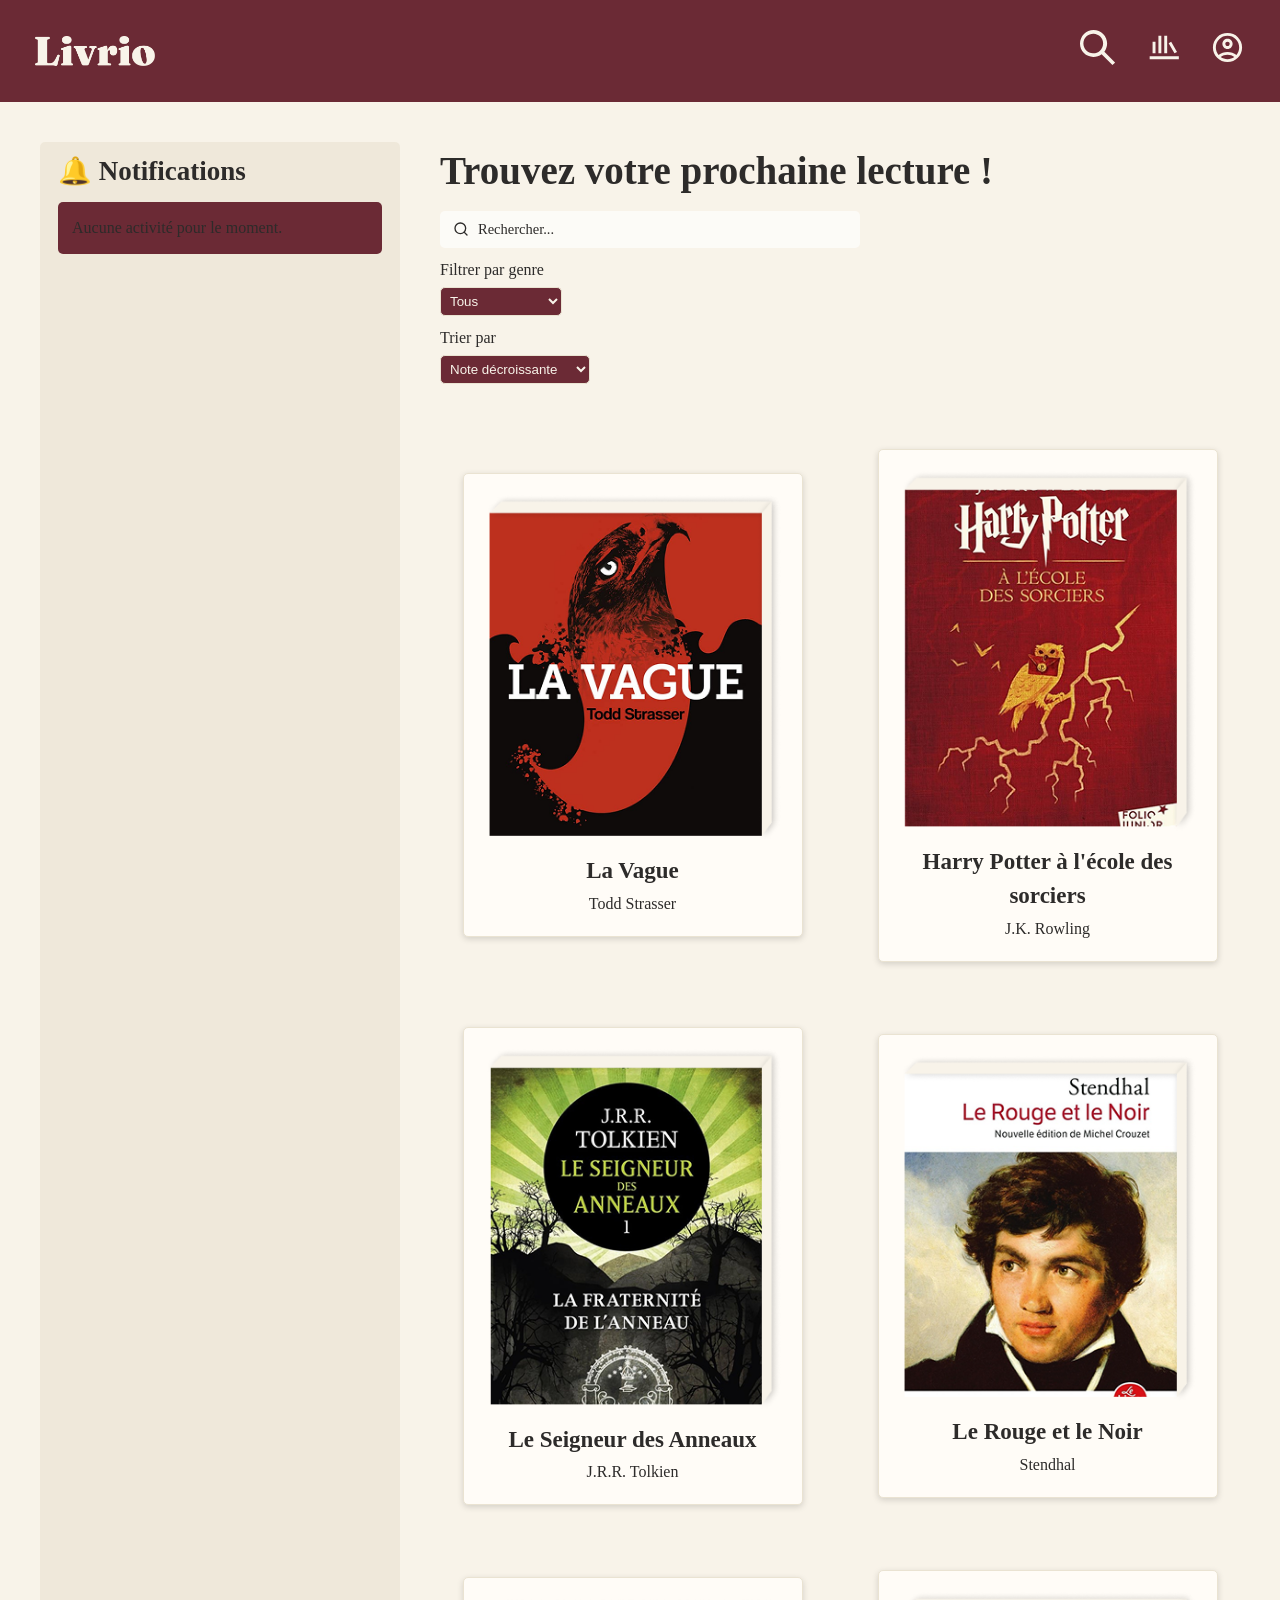
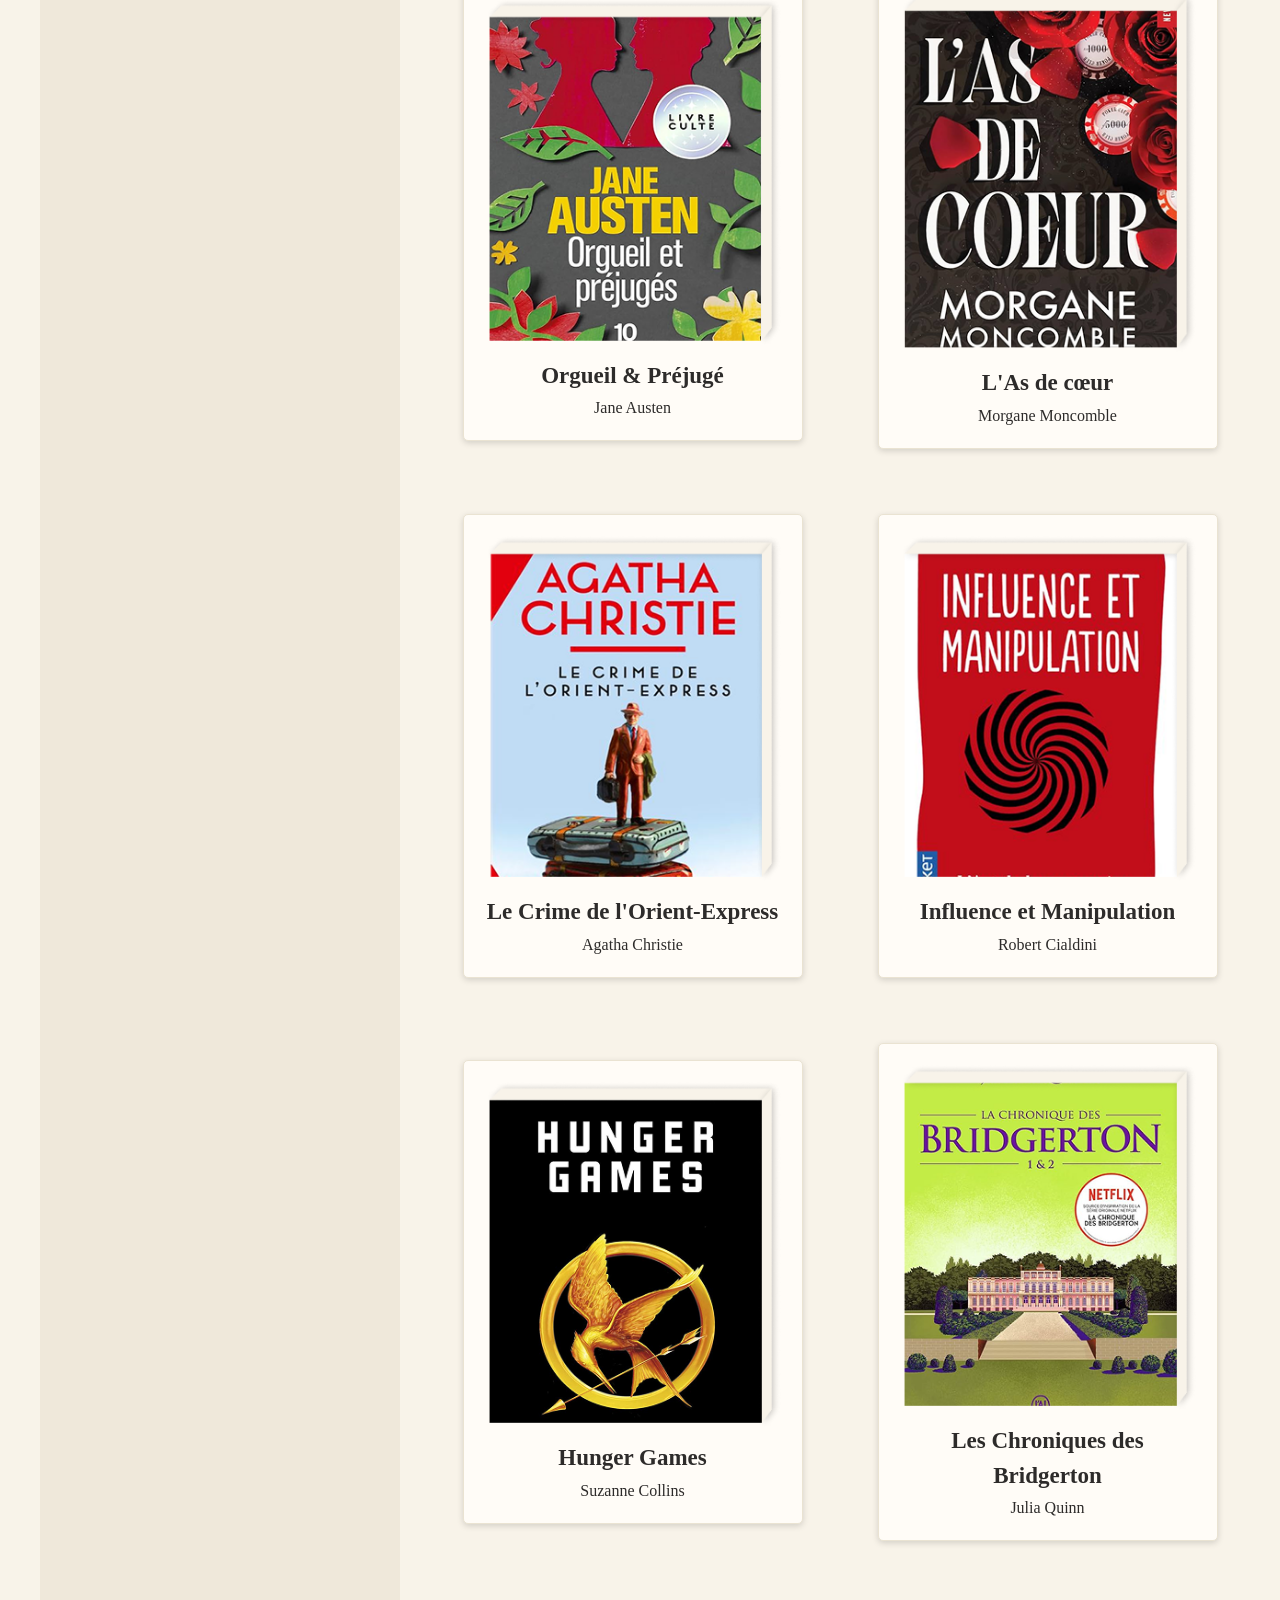
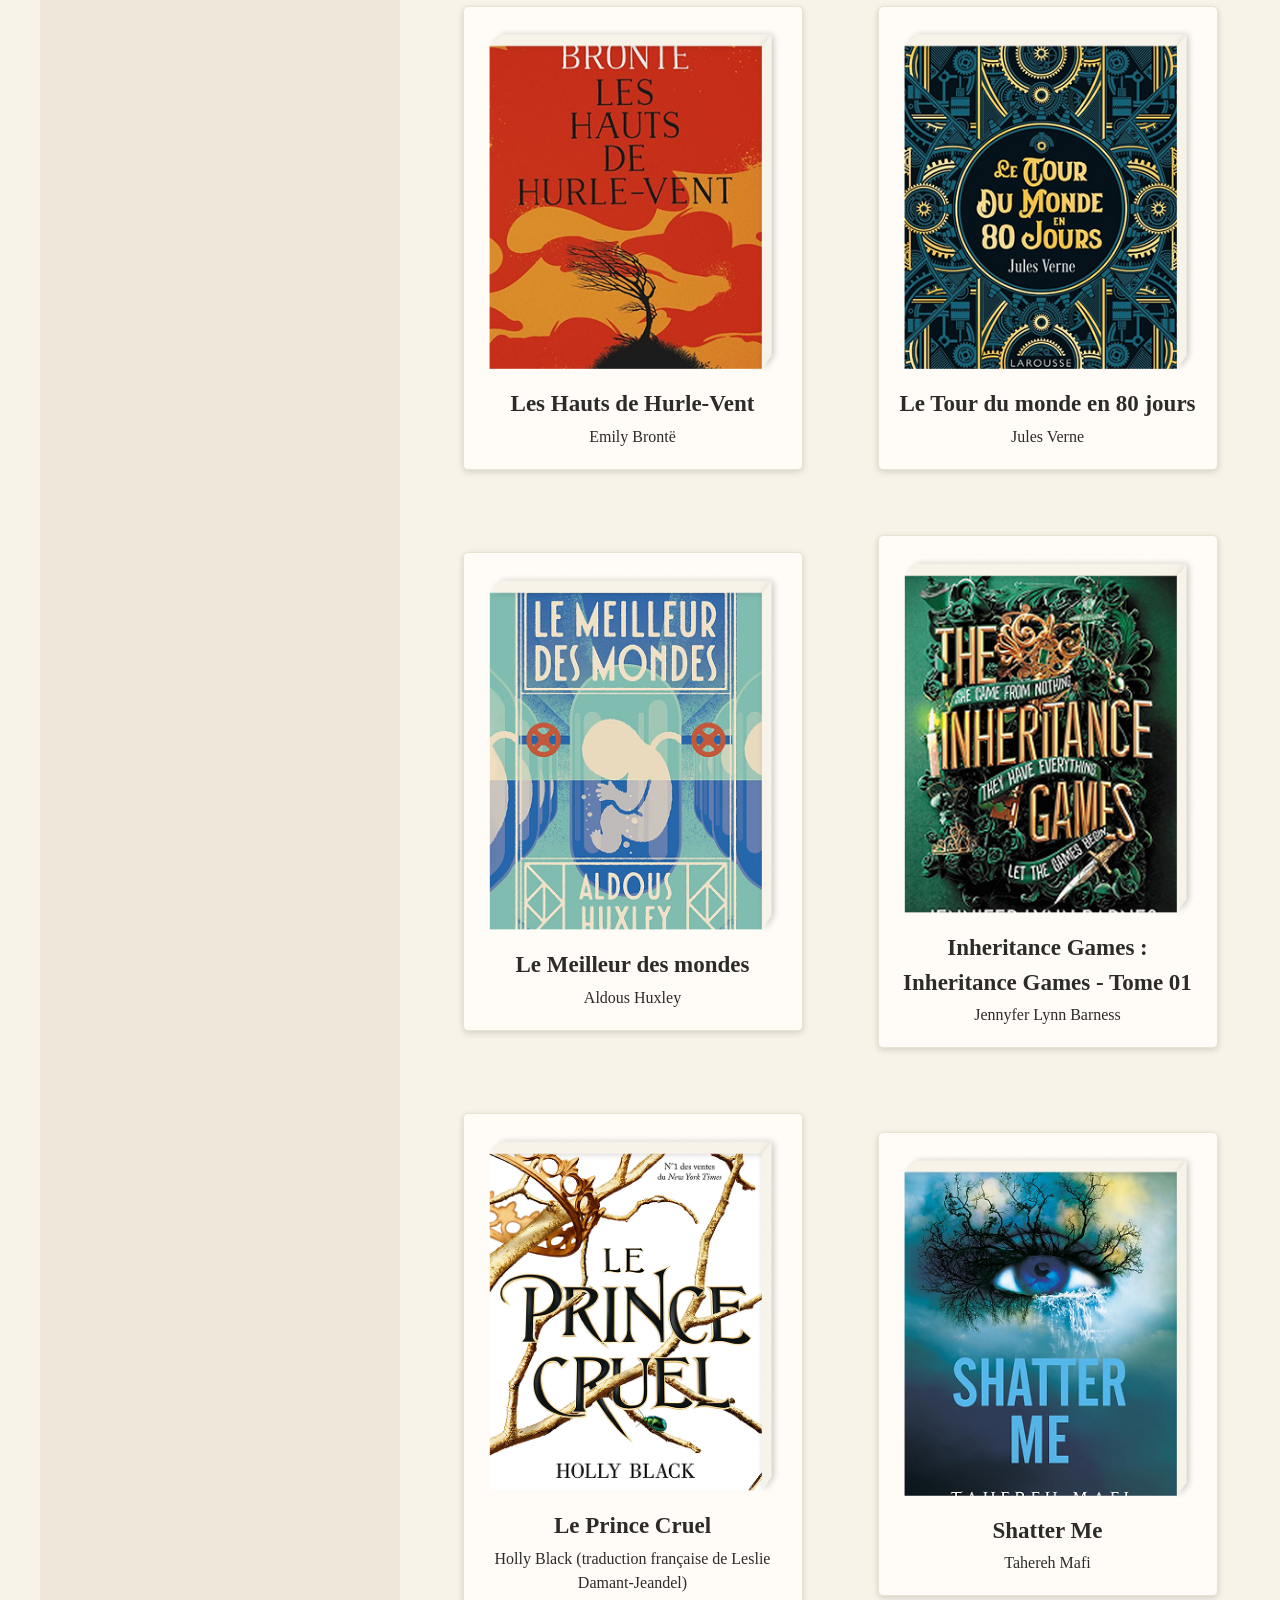
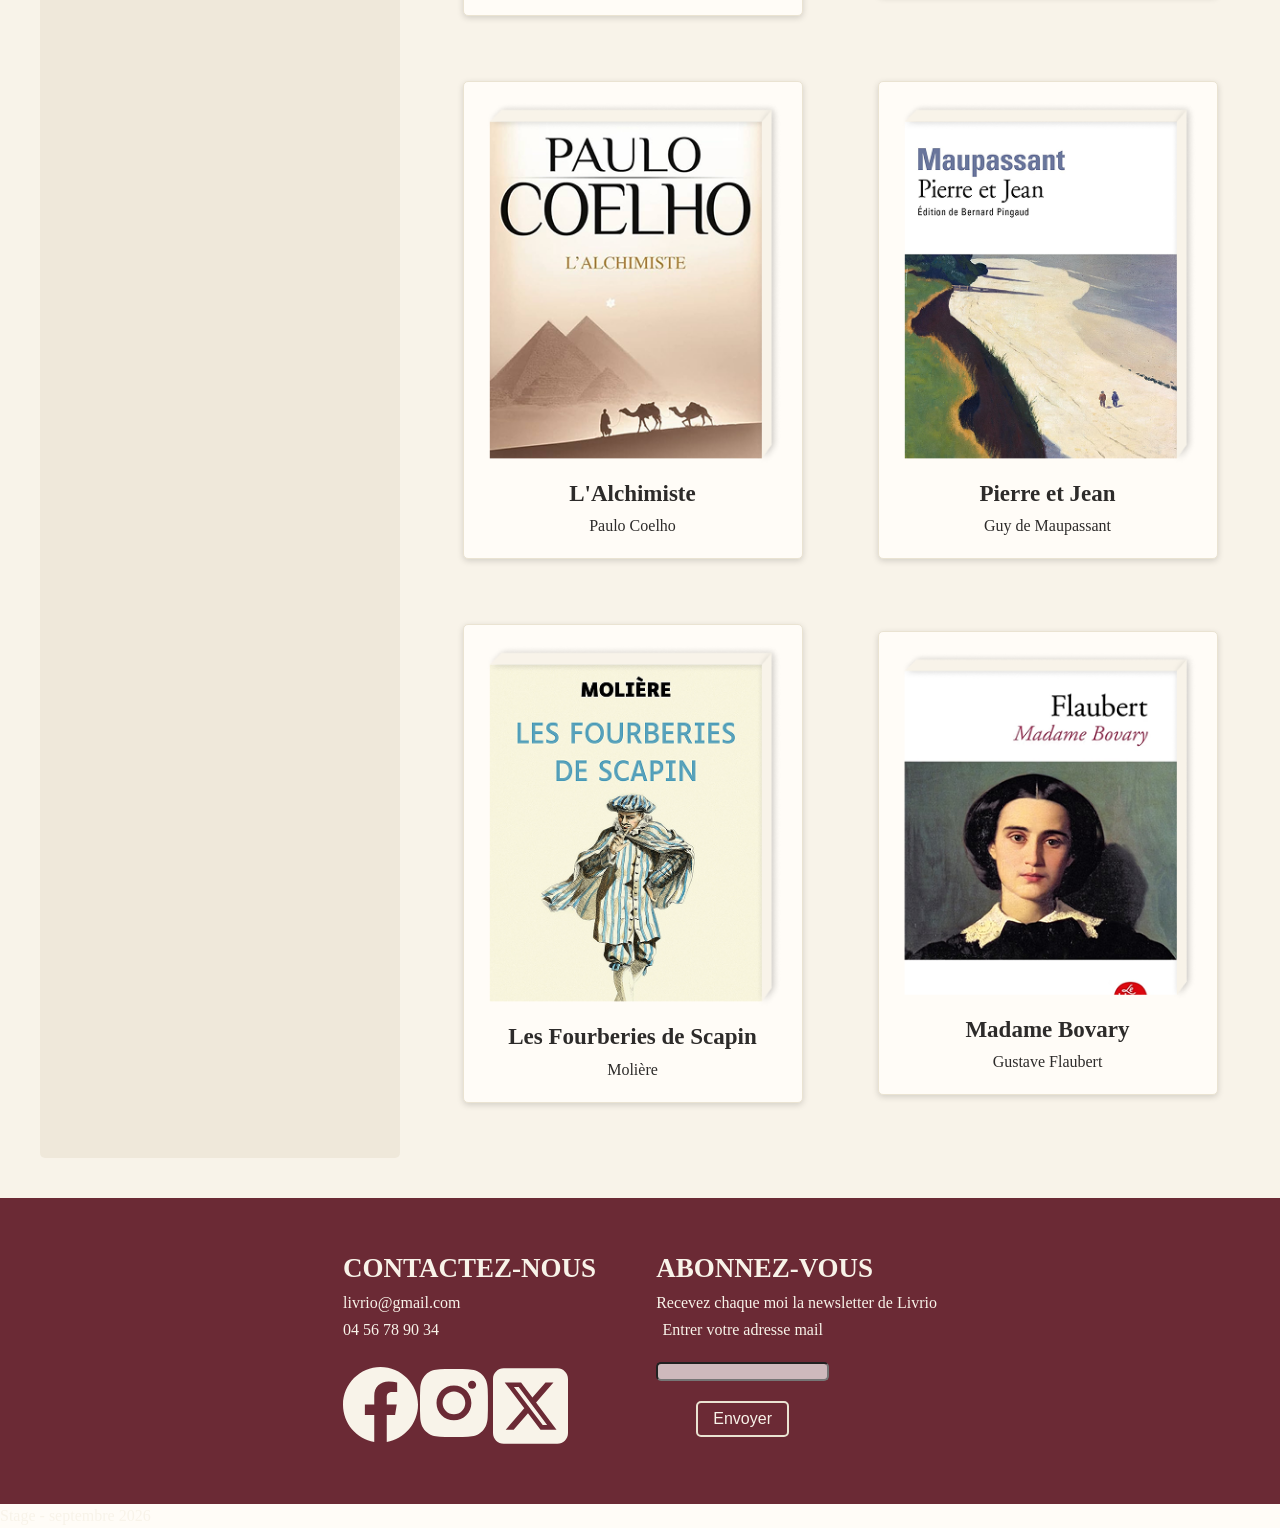
==== commit 37733fb2: "clean(js): nettoyage des fichiers js" ====
--- a/index-accueil/index.html
+++ b/index-accueil/index.html
@@ -40,7 +40,8 @@
                     <h4 class="titre-fil-dactu"> 🔔 Notifications </h4>
                     <div id="fil" class="fil-dactu">
                         <div class="carte-avis">
-                            <div class="squelette-bloc squelette-bloc--rond" style="width:50px;height:50px;flex-shrink:0;"></div>
+                            <div class="squelette-bloc squelette-bloc--rond"
+                                style="width:50px;height:50px;flex-shrink:0;"></div>
                             <div class="squelette-colonne" style="flex:1;">
                                 <div class="squelette-bloc squelette-bloc--texte" style="width:70%;"></div>
                                 <div class="squelette-bloc squelette-bloc--texte" style="width:40%;"></div>
@@ -48,7 +49,8 @@
                             </div>
                         </div>
                         <div class="carte-avis">
-                            <div class="squelette-bloc squelette-bloc--rond" style="width:50px;height:50px;flex-shrink:0;"></div>
+                            <div class="squelette-bloc squelette-bloc--rond"
+                                style="width:50px;height:50px;flex-shrink:0;"></div>
                             <div class="squelette-colonne" style="flex:1;">
                                 <div class="squelette-bloc squelette-bloc--texte" style="width:65%;"></div>
                                 <div class="squelette-bloc squelette-bloc--texte" style="width:35%;"></div>
@@ -56,7 +58,8 @@
                             </div>
                         </div>
                         <div class="carte-avis">
-                            <div class="squelette-bloc squelette-bloc--rond" style="width:50px;height:50px;flex-shrink:0;"></div>
+                            <div class="squelette-bloc squelette-bloc--rond"
+                                style="width:50px;height:50px;flex-shrink:0;"></div>
                             <div class="squelette-colonne" style="flex:1;">
                                 <div class="squelette-bloc squelette-bloc--texte" style="width:75%;"></div>
                                 <div class="squelette-bloc squelette-bloc--texte" style="width:45%;"></div>
@@ -89,7 +92,7 @@
                             <!-- rempli en JS -->
                         </select>
                     </div>
-    
+
                     <div class="div-filtrage">
                         <label for="select-tri">Trier par</label>
                         <select id="select-tri" name="tri">
@@ -121,7 +124,7 @@
                         </div>
                     </div>
                 </div>
-                </div>
+            </div>
         </section>
     </main>
     <footer>
@@ -144,10 +147,11 @@
             <div class="subscribe">
                 <h4>ABONNEZ-VOUS</h4>
                 <p>Recevez chaque moi la newsletter de Livrio</p>
-                <form action="#" method="post"></form>
-                <label for="email">Entrer votre adresse mail</label>
-                <input type="text" id="email">
-                <button type="submit">Envoyer</button>
+                <form action="#" method="post">
+                    <label for="email">Entrer votre adresse mail</label>
+                    <input type="text" id="email">
+                    <button type="submit">Envoyer</button>
+                </form>
             </div>
 
         </div>
--- a/css/mise-en-page.css
+++ b/css/mise-en-page.css
@@ -1,9 +1,4 @@
-.fil-activite {
-    display: flex;
-    flex-wrap: wrap;
-    gap: 0;
-    justify-content: space-between;
-}
+/*/////STYLE COMMUN A TOUTES LES PAGES //*/
 
 
 /*//// STYLE HEADER /////*/
@@ -34,7 +29,7 @@
 }
 
 
-/*///// STYLE FOOTER */
+/*///// STYLE FOOTER //////*/
 footer {
     background-color: var(--bouton);
     color: var(--primaire);
@@ -86,14 +81,14 @@
 }
 
 
-/*---- css bouton interaction---*/
+/*---- STYLE BOUTON ---*/
 button {
     background-color: var(--bouton);
     color: var(--primaire);
     padding: 7px;
     border-color: var(--secondaire-bouton);
     border-style: solid;
-    border-radius: 20px;
+    border-radius: 5px;
     padding-right: 15px;
     padding-left: 15px;
     text-align: center;
@@ -138,60 +133,20 @@
     height: auto;
 }
 
-.div-photo {
-    background-color: var(--bouton);
-    color: var(--primaire);
-    border-radius: 5px;
-    padding: 20px;
-    gap: 40px;
-    width: 1200px;
-    padding-left: 110px;
-    display: grid;
-    grid-template-rows: 20px;
-    padding-top: 90px;
-}
-
-
-/*-- STYLE FORMULAIRE AVIS ----*/
-li.champ-saisie {
-    display: flex;
-    flex-direction: column;
-    width: fit-content;
-}
-
-.div-button-form {
-    display: flex;
-    flex-direction: row;
-    width: fit-content;
-    gap: 12px;
-    animation: button-press 120ms ease-out;
-    box-shadow: 0 0 0 rgba(0, 0, 0, 0.2);
-    transition: box-shadow 120ms ease-out;
-}
-
-.div-formulaire-avis {
-    width: fit-content;
-    display: flex;
-    flex-direction: column;
-    align-items: center;
-    justify-content: center;
-    gap: 6px;
-    background-color: var(--card);
-    padding: 40px;
-}
-
-form {
-    display: flex;
-    flex-direction: column;
-    align-items: center;
-    justify-content: center;
-    gap: 12px;
-}
-
-
-/*//// INDEX.HTML ///////*/
+
+
+
+/*// ------STYLE CSS PAGE INDEX--------///*/
+
 
 /*///// CSS FIL D'ACTUALITE //////*/
+.fil-activite {
+    display: flex;
+    flex-wrap: wrap;
+    gap: 0;
+    justify-content: space-between;
+}
+
 
 .div-fil-dactu {
     width: 360px;
@@ -205,13 +160,6 @@
     border-radius: 5px;
 }
 
-.div-recherche-livres {
-    width: 800px;
-    display: flex;
-    flex-direction: column;
-    gap: 10px;
-}
-
 .fil-dactu {
     background-color: var(--bouton);
     height: fit-content;
@@ -226,6 +174,13 @@
     text-align: center;
 }
 
+.div-recherche-livres {
+    width: 800px;
+    display: flex;
+    flex-direction: column;
+    gap: 10px;
+}
+
 
 
 .carte-avis {
@@ -235,7 +190,7 @@
     align-items: flex-start;
     gap: 12px;
     background-color: #fdfbf7;
-    border-radius: 10px;
+    border-radius: 5px;
     padding: 15px;
     box-shadow: 0 2px 6px rgba(0, 0, 0, 0.15);
     animation: card-appear 250ms ease-out;
@@ -296,9 +251,47 @@
     gap: 5px;
 }
 
-
-
-/*//// CSS PROFIL ////*/
+/*-- STYLE FORMULAIRE AVIS ----*/
+li.champ-saisie {
+    display: flex;
+    flex-direction: column;
+    width: fit-content;
+}
+
+.div-button-form {
+    display: flex;
+    flex-direction: row;
+    width: fit-content;
+    gap: 12px;
+    animation: button-press 120ms ease-out;
+    box-shadow: 0 0 0 rgba(0, 0, 0, 0.2);
+    transition: box-shadow 120ms ease-out;
+}
+
+.div-formulaire-avis {
+    width: fit-content;
+    display: flex;
+    flex-direction: column;
+    align-items: center;
+    justify-content: center;
+    gap: 15px;
+    background-color: var(--card);
+    padding: 40px;
+}
+
+form {
+    display: flex;
+    flex-direction: column;
+    align-items: center;
+    justify-content: center;
+    gap: 20px;
+}
+
+
+
+
+
+/*///-----STYLE CSS PAGE PROFIL-----////*/
 
 .container-profil {
     display: flex;
@@ -309,13 +302,25 @@
     gap: 16px;
 }
 
+.div-photo {
+    background-color: var(--bouton);
+    color: var(--primaire);
+    border-radius: 5px;
+    padding: 20px;
+    gap: 40px;
+    width: fit-content;
+    max-width: 1200px;
+    padding-left: 110px;
+    display: grid;
+    grid-template-rows: 20px;
+    padding-top: 90px;
+}
 
 img.img-amis {
     grid-area: photo;
-    width: 115px;
-    height: 115px;
+    width: 90px;
+    height: 90px;
     border-radius: 50%;
-
     object-fit: cover;
     display: block;
 }
@@ -328,18 +333,18 @@
 
 div#liste-amis-profil {
     background-color: #651926e3;
-    padding: 10px;
+    padding: 15px;
     width: fit-content;
     margin: 0px;
-    border-radius: 7px;
+    border-radius: 5px;
 }
 
 div#liste-recco-amis-profil {
     background-color: #651926b5;
-    padding: 10px;
+    padding: 15px;
     width: fit-content;
     margin: 0px;
-    border-radius: 7px;
+    border-radius: 5px;
 
 }
 
@@ -347,13 +352,13 @@
     display: flex;
     flex-direction: column;
     gap: 10px;
-    width: 600px;
+    width: 560px;
 }
 
 .liste-avis {
     display: flex;
     flex-direction: column;
-    gap: 20px;
+    gap: 10px;
 }
 
 .div-mes-activites {
@@ -389,7 +394,7 @@
 .note {
     background-color: #6b2a38;
     color: #fff;
-    border-radius: 20px;
+    border-radius: 5px;
     padding: 2px 10px;
     font-size: 0.95em;
     white-space: nowrap;
@@ -400,10 +405,9 @@
     flex-direction: column;
     flex: 1;
     min-width: 0;
-    /* nécessaire pour que le texte se tronque au lieu d'élargir la carte */
-}
-
-/* Le commentaire : limité à 3 lignes */
+}
+
+
 .carte-avis>div>p:first-child {
     margin: 0 0 6px 0;
     font-size: 16px;
@@ -456,14 +460,17 @@
     display: flex;
     flex-direction: row;
     gap: 40px;
+    flex-wrap: wrap;
+    align-items: center;
+    justify-content: center;
 }
 
 p.biographie {
     background-color: var(--card);
     width: fit-content;
     height: 150px;
-    padding: 10px;
-    border-radius: 7px;
+    padding: 20px;
+    border-radius: 5px;
     box-shadow: 0 2px 6px rgba(0, 0, 0, 0.15);
 }
 
@@ -494,21 +501,17 @@
     justify-content: center;
 }
 
-
-
 .div-couverture-colomn-index-livre {
     display: flex;
     column-gap: 18px;
-    /* barré/désactivé, remplacé plus bas */
     align-items: center;
     text-align: left;
-    border-radius: 10px;
+    border-radius: 5px;
     padding: 15px 20px;
     flex-wrap: inherit;
     column-gap: 25px;
     row-gap: 15px;
     width: 380px;
-
 }
 
 .article-livre {
@@ -523,5 +526,198 @@
     max-width: 370px;
     animation: card-appear 250ms ease-out;
     color: var(--text);
-    /* barré/désactivé dans le dev tools */
+}
+
+.div-bio {
+    width: fit-content;
+}
+
+
+.div-row-stat {
+    display: flex;
+    flex-direction: row;
+    gap: 5px;
+    box-shadow: 0 2px 6px rgba(0, 0, 0, 0.15);
+}
+
+html,
+body {
+    max-width: 100%;
+    overflow-x: hidden;
+}
+
+img {
+    max-width: 100%;
+    height: auto;
+}
+
+
+@media (max-width: 768px) {
+
+    .container-profil {
+        flex-direction: column;
+        align-items: stretch;
+        width: 100%;
+        padding: 0 12px;
+        gap: 16px;
+    }
+
+
+    .container-profil>* {
+        width: 100%;
+        min-width: 0;
+        max-width: 100%;
+    }
+
+    .div-bio-stat {
+        flex-direction: column;
+        gap: 12px;
+    }
+
+    .container-fil-activite,
+    .div-row {
+        flex-direction: column;
+        width: 100%;
+    }
+}
+
+
+@media (max-width: 480px) {
+
+    .container-profil {
+        padding: 0 8px;
+        gap: 75px;
+    }
+
+    .div-bio-stat .stats,
+    .container-stats {
+        flex-wrap: wrap;
+        justify-content: center;
+        gap: 8px;
+    }
+
+    .carte-ami {
+        width: 100%;
+    }
+}
+
+
+/*//------STYLE CSS PAGE LIVRE------//*/
+
+.container-livre {
+    width: fit-content;
+    max-width: 1200px;
+    margin: auto;
+    padding: 40px 0px;
+    display: flex;
+    flex-direction: row;
+    flex-wrap: wrap;
+    align-items: center;
+    justify-content: center;
+
+}
+
+div#contenu-fiche-livre {
+    display: flex;
+    flex-direction: row;
+    gap: 20px;
+    flex-wrap: wrap;
+}
+
+.div-avis {
+    display: flex;
+    flex-direction: column;
+    gap: 10px;
+}
+
+article.article-avis {
+    width: 430px;
+    background-color: #fdfbf7;
+    border: 2px solid #6b2a38;
+    border-radius: 5px;
+    padding: 16px 20px;
+    margin-bottom: 14px;
+    text-align: left;
+}
+
+p.valeur-pseudo {
+    font-weight: bold;
+    color: #6b2a38;
+}
+
+p.commentaire-avis-livre {
+    margin: 0 0 8px 0;
+    line-height: 1.5;
+    color: var(--text);
+}
+
+@media (max-width: 480px) {
+
+    /* ===== HEADER ===== */
+    header {
+        width: 100%;
+    }
+
+    header nav {
+        width: 100%;
+        display: flex;
+        justify-content: space-between;
+        align-items: center;
+        padding: 12px 16px;
+    }
+
+    /* ===== CONTENEUR PRINCIPAL ===== */
+    main {
+        width: 100%;
+    }
+
+    .container-livre {
+        width: 100%;
+        display: flex;
+        flex-direction: column;
+    }
+
+    #contenu-fiche-livre {
+        width: 100%;
+        display: flex;
+        flex-direction: column;
+        gap: 24px;
+    }
+
+    /* ===== COLONNE COUVERTURE ===== */
+    .div-row.fil-activite {
+        width: 100%;
+        display: flex;
+        flex-direction: column;
+        align-items: center;
+    }
+
+    /* ===== COLONNE INFOS ===== */
+    .div-infos-colomn {
+        width: 100%;
+        display: flex;
+        flex-direction: column;
+        gap: 12px;
+        padding: 0 8px;
+    }
+
+    /* ===== TEXTES ===== */
+    .titre-livre {
+        font-size: 24px;
+    }
+
+    h2 {
+        font-size: 20px;
+    }
+
+    .div-infos-colomn p {
+        font-size: 16px;
+        line-height: 1.5;
+    }
+
+    /* ===== FOOTER ===== */
+    footer {
+        width: 100%;
+        padding: 16px;
+    }
 }
--- a/css/base.css
+++ b/css/base.css
@@ -1,3 +1,8 @@
+
+
+/*///-----BASES CSS-----///*/
+
+
 *{
     margin: 0px;
     padding: 0px;
--- a/css/tokens.css
+++ b/css/tokens.css
@@ -47,6 +47,5 @@
     box-shadow: 0 4px 8px rgba(0, 0, 0, 0.2);
     border-radius: 5px;
     animation: card-appear 250ms ease-out;
-
-
+    height: 350px;
 }
--- a/css/composants.css
+++ b/css/composants.css
@@ -12,15 +12,9 @@
   flex-direction: column;
   width: fit-content;
   align-items: center;
-  justify-content: center;
+  justify-content: flex-start;
   gap: 15px;
   padding: 40px;
-}
-
-.note-row {
-  display: flex;
-  flex-direction: row;
-  gap: 8px;
 }
 
 .div-row {
@@ -39,12 +33,15 @@
 
 p.summury {
   background-color: #FFFCF7;
-  padding: 10px;
-
+  padding: 20px;
+  border-radius: 5px;
 }
 
 .div-infos-colomn {
   width: 600px;
+  display: flex;
+  flex-direction: column;
+  gap: 15px;
 }
 
 img.logo-nav {
@@ -52,7 +49,7 @@
 }
 
 
-/* CHAMP DE SAISIE */
+/*//////// CHAMP DE SAISIE ///////// */
 .search-bar {
   position: relative;
   width: 100%;
@@ -99,10 +96,9 @@
 
 input[type="text"] {
   background-color: #ffffffab;
-}
-
-
-/* Bouton pour effacer, visible seulement quand il y a du texte */
+  border-radius: 5px;
+}
+
 .search-bar .clear-btn {
   position: absolute;
   right: 8px;
@@ -128,41 +124,30 @@
   display: flex;
 }
 
-/*.div-couverture-colomn-index {
-  width: fit-content;
-  display: flex;
-  flex-direction: column;
-  align-items: center;
-  justify-content: center;
-  gap: 7px;
-  position: relative;
-  background-color: var(--card);
-  padding: 8px;
-  border-radius: 7px;
-  text-align: center;
-}*/
-
-.div-couverture-colomn-index{
-    text-align: left;
-    display: grid;
-    grid-template-columns: 70px 1fr;
-    grid-template-rows: 30px;
-    grid-template-areas:
-        "photo pseudo"
-        "photo bio"
-        "photo bouton";
-    column-gap: 75px;
-    row-gap: 4px;
-    align-items: start;
-    background-color: #fdfbf7;
-    border-radius: 10px;
-    padding: 30px 16px;
-   
-}
-
-
-
-.div-couverture-colomn-index.img{
+
+
+
+/*//////// COMPOSANT GRILLE CARTE  ///////// */
+
+
+.div-couverture-colomn-index {
+  text-align: left;
+  display: grid;
+  grid-template-columns: 90px 1fr;
+  grid-template-rows: 30px;
+  grid-template-areas:
+    "photo pseudo"
+    "photo bio"
+    "photo bouton";
+  column-gap: 30px;
+  row-gap: 4px;
+  align-items: start;
+  background-color: #fdfbf7;
+  border-radius: 5px;
+  padding: 25px 15px
+}
+
+.div-couverture-colomn-index.img {
   width: 100px;
 }
 
@@ -184,12 +169,11 @@
 }
 
 
-/*//// template formulaire noter un livre CSS //////*/
+/*//// FORMULAIRE DE NOTE D'UN LIVRE  //////*/
 fieldset {
   border: 1px solid var(--bordure);
-  border-radius: 8px;
+  border-radius: 5px;
   padding: 1rem 1.5rem;
-  margin-bottom: 2rem;
 }
 
 legend {
@@ -252,15 +236,51 @@
   animation: star-pop 120ms ease-out;
 }
 
-.etoile-icon {
-  width: 25px;
-  animation: star-pop 120ms ease-out;
-}
 
 .demie {
   width: 15px;
   height: 24px;
   animation: star-pop 120ms ease-out;
+}
+
+.champ-saisie textarea {
+  field-sizing: content;
+  min-height: 80px;
+  max-height: 140vh;
+  width: 300px;
+}
+
+
+/*//// POP UP FORMULAIRE  //////*/
+/* Fond sombre qui recouvre toute la page, caché par défaut */
+.avis-modal-overlay {
+  position: fixed;
+  top: 0;
+  left: 0;
+  right: 0;
+  bottom: 0;
+  background: rgba(0, 0, 0, 0.5);
+
+  /* caché par défaut */
+  display: none;
+
+  /* pour centrer la fenêtre du formulaire */
+  align-items: center;
+  justify-content: center;
+}
+
+/* afficher la pop-up */
+.avis-modal-overlay.visible {
+  display: flex;
+}
+
+/* La petite fenêtre blanche qui contient le formulaire */
+.avis-modal-overlay .div-formulaire-avis {
+  background: white;
+  border-radius: 5px;
+  padding: 1.5rem;
+  width: 90%;
+  max-width: 400px;
 }
 
 
@@ -277,7 +297,7 @@
   align-items: stretch;
   padding: 0;
   border: 1px solid var(--secondaire-bouton);
-  border-radius: 6px;
+  border-radius: 5px;
   background: var(--bouton);
   color: var(--card);
   font: inherit;
@@ -334,7 +354,7 @@
   list-style: none;
   background: var(--card);
   border: 1px solid var(--bordure);
-  border-radius: 6px;
+  border-radius: 5px;
   box-shadow: 0 6px 18px rgba(69, 22, 30, 0.12);
 }
 
@@ -401,7 +421,11 @@
 }
 
 
-/* template avis utilisateur CSS////*/
+
+
+
+
+/* COMPOSANT AVIS LIVRE.HTML CSS////*/
 article {
   width: 150px;
   text-align: center;
@@ -413,14 +437,17 @@
   color: var(--primaire);
   gap: 3px;
   border-radius: 5px;
-  max-width: 370px;
+  max-width: 400px;
   animation: card-appear 250ms ease-out;
   box-shadow: 0 2px 6px rgba(0, 0, 0, 0.15);
 
 }
 
 time {
-  text-align: end;
+  text-align: right;
+  font-size: 0.85em;
+  color: #777;
+  margin: 0;
 }
 
 .badge-ma-note {
@@ -432,6 +459,16 @@
   pointer-events: none;
 }
 
+.icone-etoile {
+  width: 16px;
+  height: 16px;
+}
+
+.etoiles-avis {
+  display: flex;
+  gap: 2px;
+}
+
 
 /* AVIS VIDE */
 .etat-vide-avis {
@@ -477,7 +514,7 @@
   padding: 0.85rem 1rem;
   border: 1px solid transparent;
   border-left-width: 4px;
-  border-radius: 6px;
+  border-radius: 5px;
   font-size: 1rem;
   line-height: 1.4;
 }
--- a/css/animations.css
+++ b/css/animations.css
@@ -1,5 +1,10 @@
 
-/*/    ANIMATION CARTE //*/
+
+/*/    ANIMATION CSS //*/
+
+
+
+/*/    ANIMATION CARTE- AVIS - CARTE//*/
 
 @keyframes card-appear {
     from {
@@ -42,26 +47,7 @@
     }
 }
 
-/* Quand une étoile est sélectionnée */
-input[type="radio"]:checked + label {
-    animation: star-pop 120ms ease-out;
-}
 
-label.etoile:hover {
-    animation: star-pop 120ms ease-out;
-}
-
-
-label.etoile {
-    transition: color 120ms ease-out;
-}
-
-@media (prefers-reduced-motion: reduce) {
-    label.etoile {
-        animation: none !important;
-        transition: none !important;
-    }
-}
 
 
 
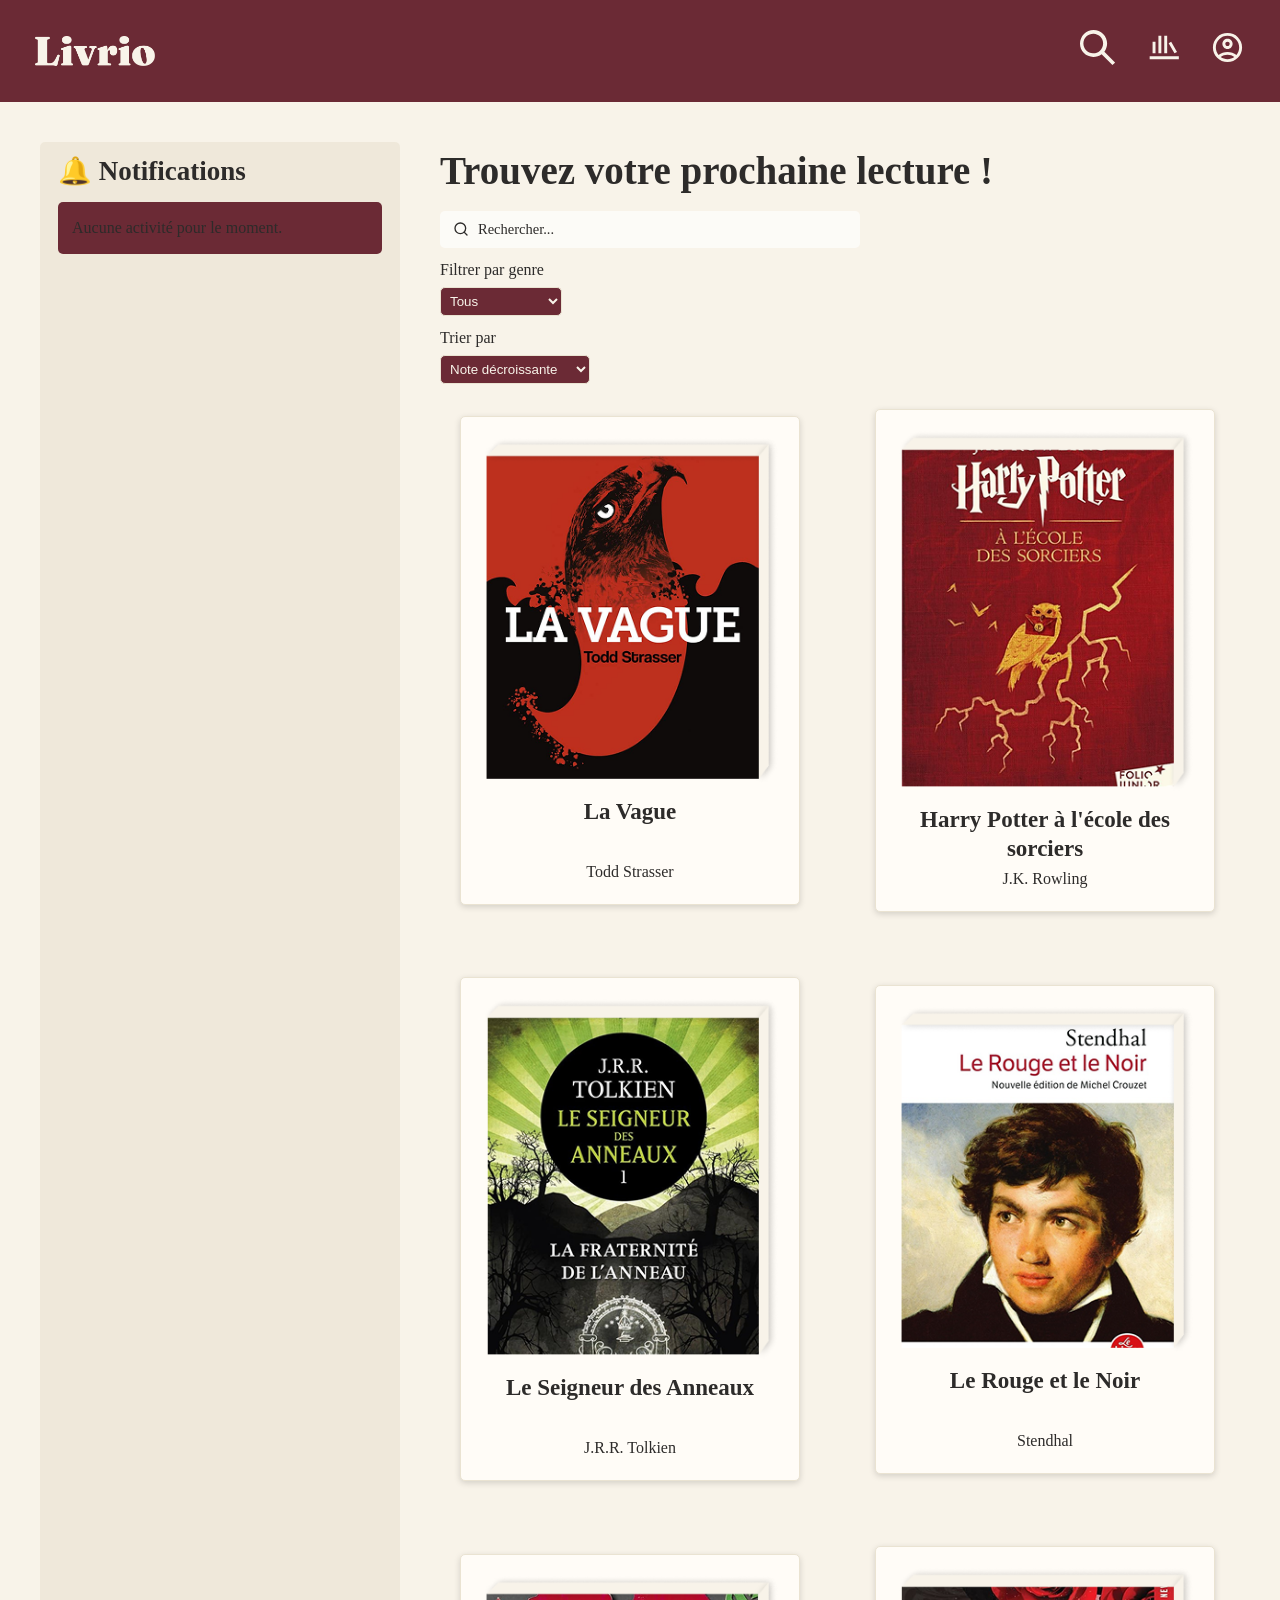
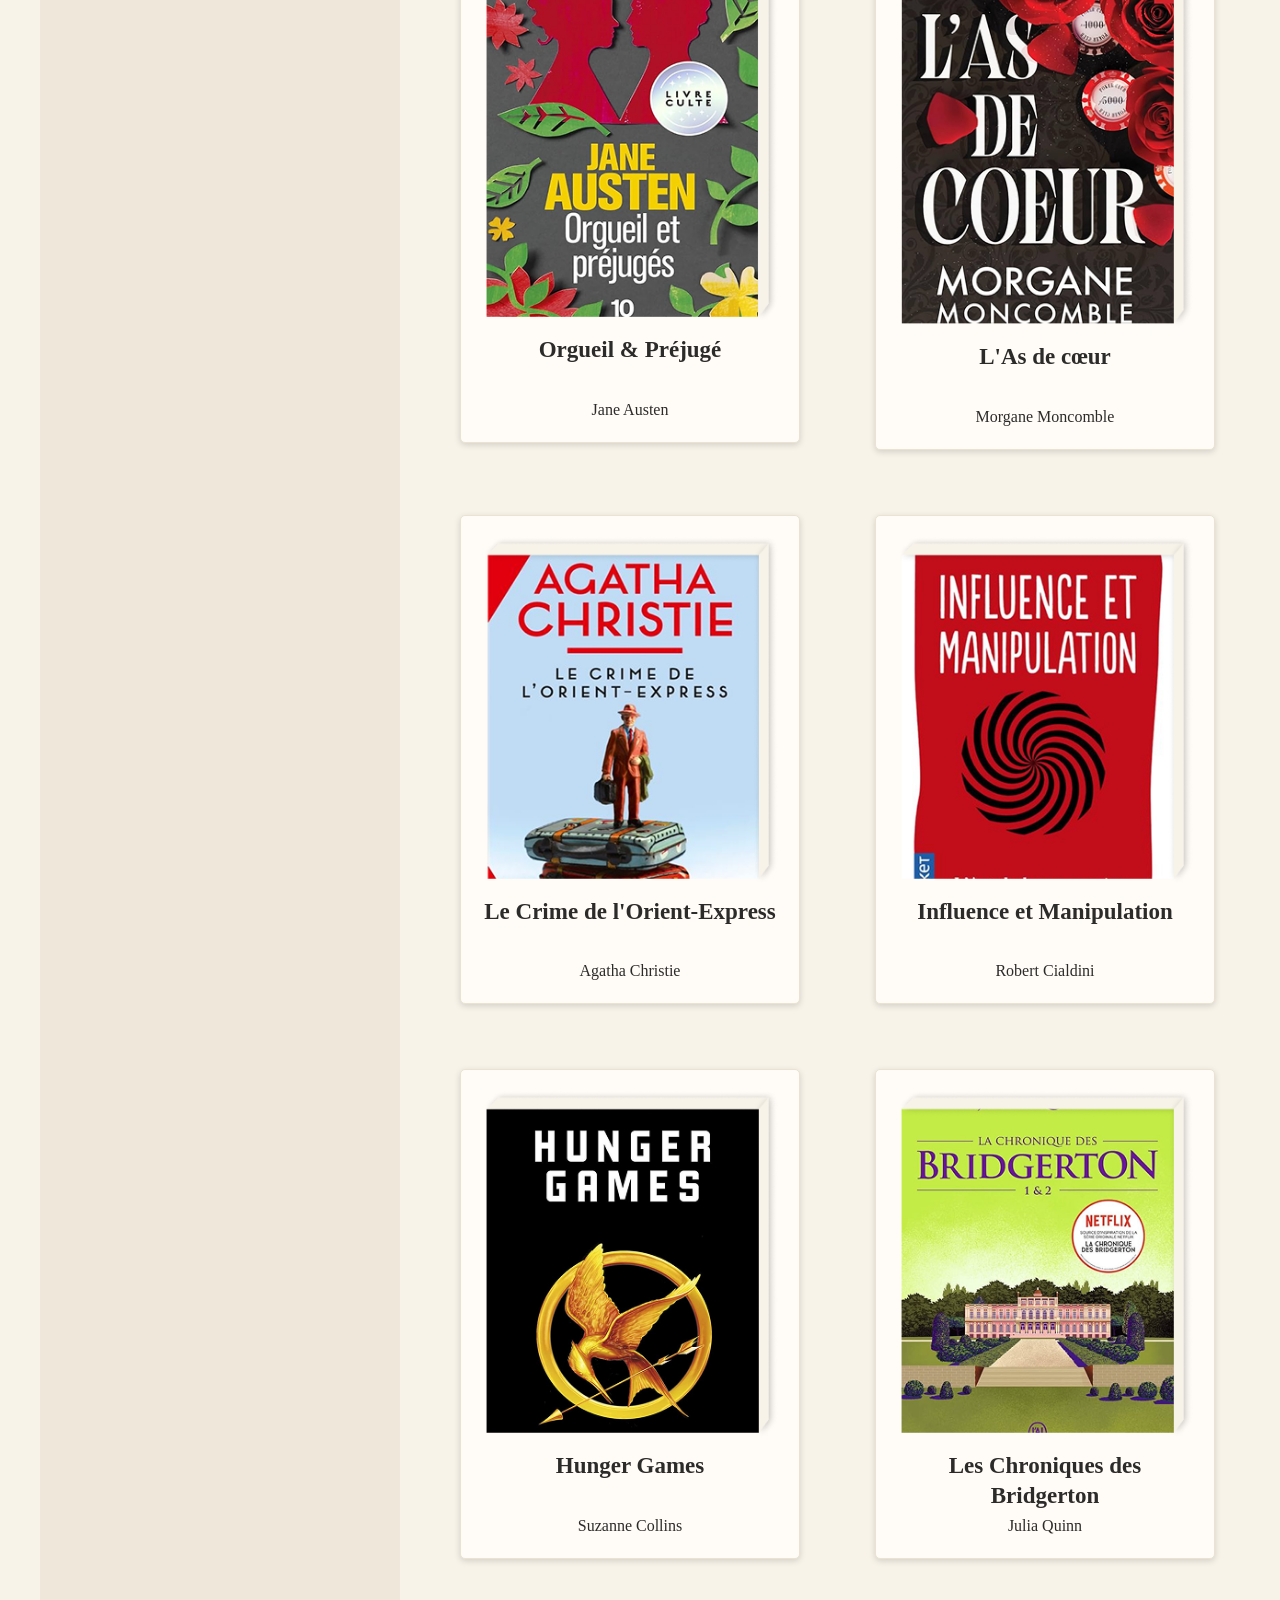
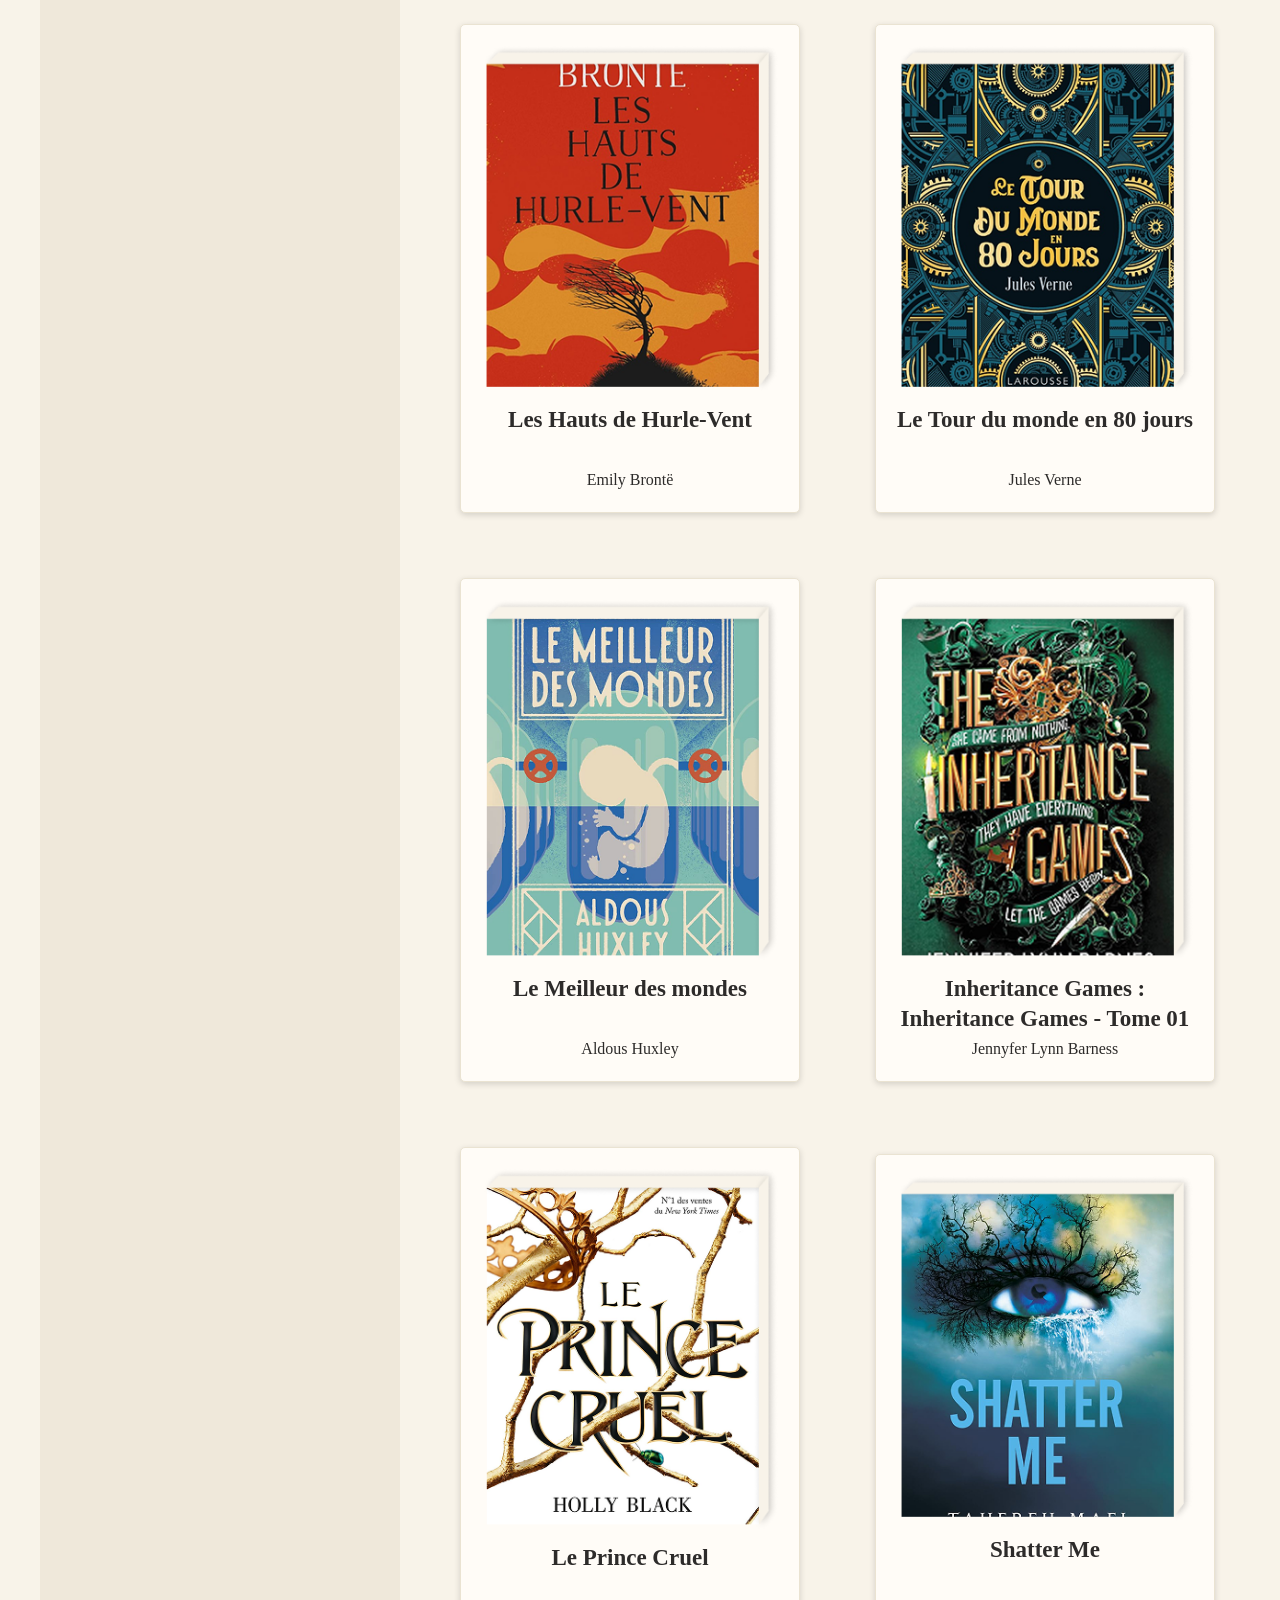
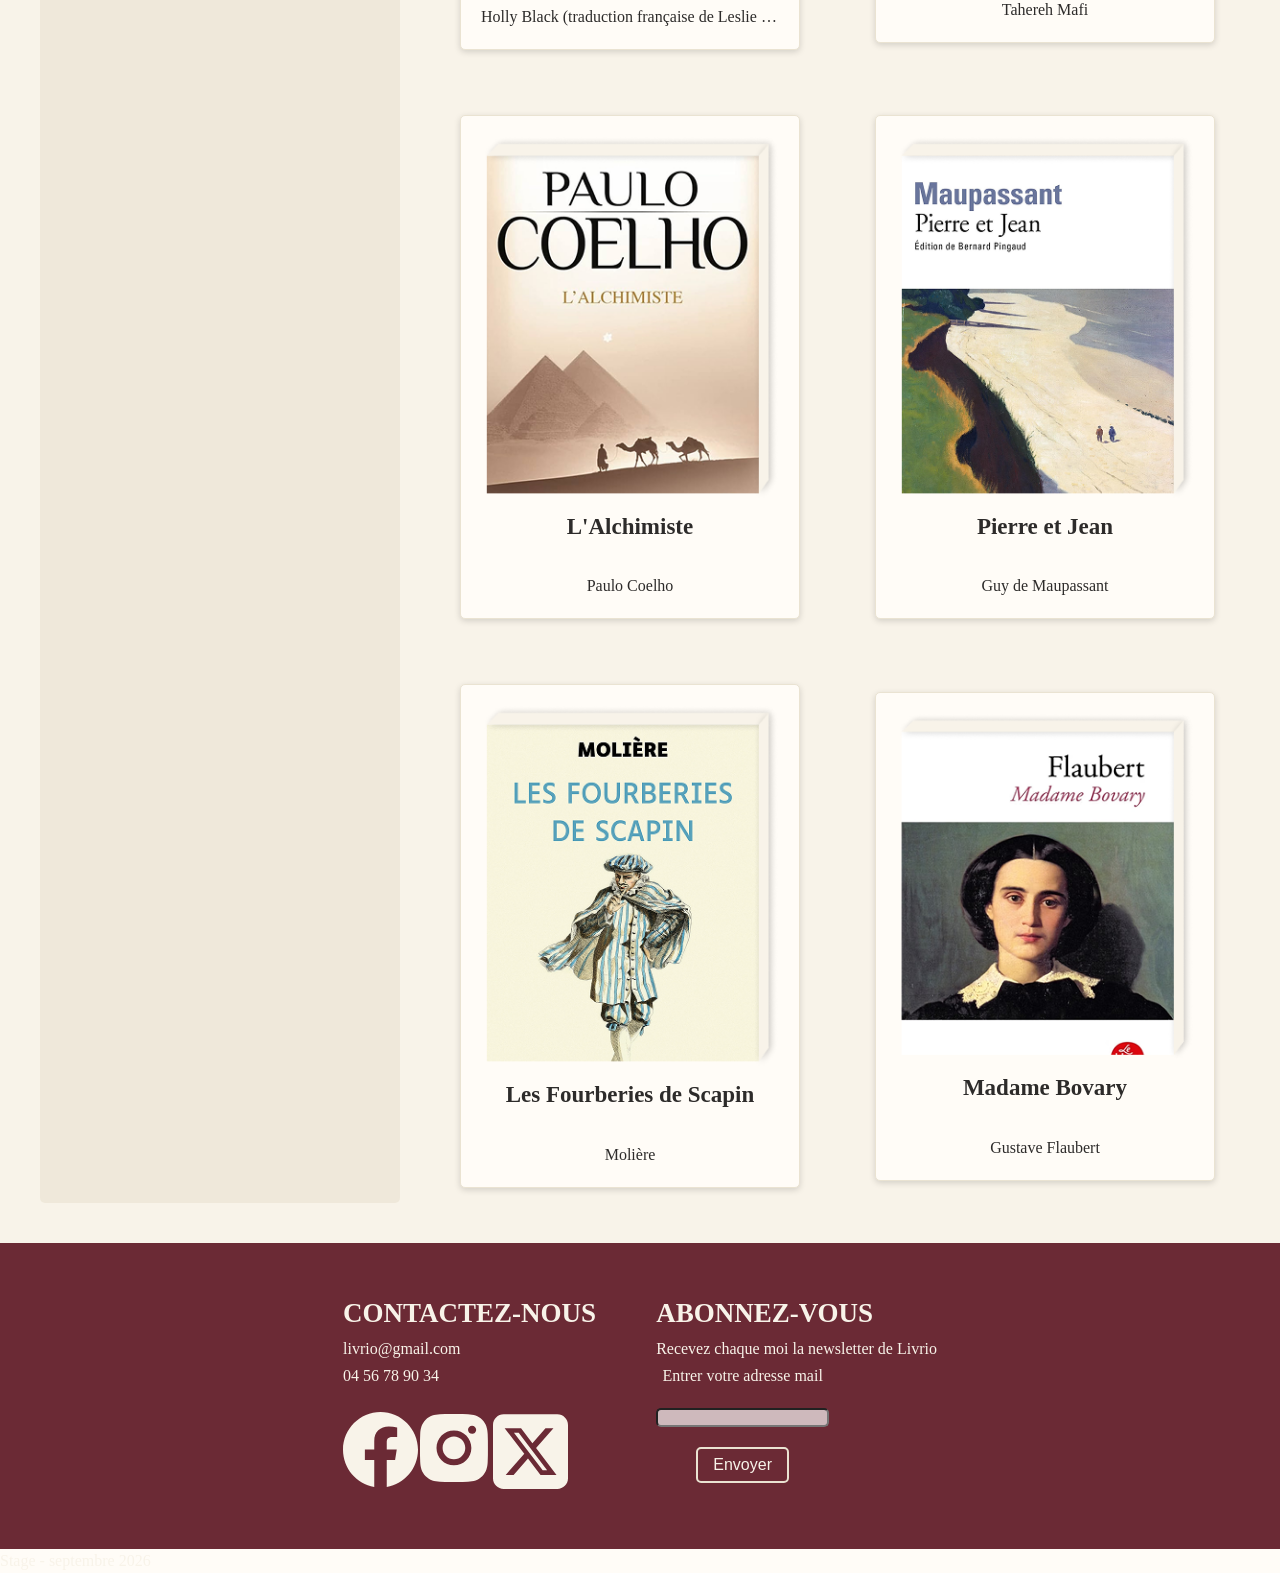
==== commit 1f1e9f40: "feat: fonction remplirEtoiles" ====
--- a/index-accueil/index.html
+++ b/index-accueil/index.html
@@ -99,7 +99,7 @@
                             <!-- rempli en JS -->
                         </select>
                     </div>
-                    <div class="container">
+                    <div id="container">
                         <div class="grille-flex-wrap">
                             <div class="div-couverture-colomn-index-livre">
                                 <div class="squelette-bloc" style="width:140px;height:190px;"></div>
--- a/css/mise-en-page.css
+++ b/css/mise-en-page.css
@@ -503,19 +503,18 @@
 
 .div-couverture-colomn-index-livre {
     display: flex;
-    column-gap: 18px;
-    align-items: center;
-    text-align: left;
-    border-radius: 5px;
-    padding: 15px 20px;
-    flex-wrap: inherit;
     column-gap: 25px;
     row-gap: 15px;
-    width: 380px;
+    align-items: center;
+    text-align: left;
+    border-radius: 5px;
+    padding: 15px 20px;
+    flex: 1 1 280px;
+    max-width: 380px;
 }
 
 .article-livre {
-    width: fit-content;
+    width: 100%;
     background-color: var(--card);
     padding: 20px;
     border: 1px solid var(--bordure);
@@ -523,9 +522,26 @@
     flex-direction: column;
     gap: 3px;
     border-radius: 5px;
-    max-width: 370px;
     animation: card-appear 250ms ease-out;
     color: var(--text);
+}
+
+.article-livre h5 {
+    margin: 0;
+    line-height: 1.3em;
+    min-height: 2.6em;
+    display: -webkit-box;
+    -webkit-line-clamp: 2;
+    -webkit-box-orient: vertical;
+    overflow: hidden;
+    text-overflow: ellipsis;
+}
+
+.article-livre p {
+    margin: 0;
+    white-space: nowrap;
+    overflow: hidden;
+    text-overflow: ellipsis;
 }
 
 .div-bio {
@@ -645,8 +661,21 @@
     color: #6b2a38;
 }
 
+.img-avatar {
+  width: 45px;
+  height: 45px;
+  border-radius: 50%;
+  object-fit: cover;
+}
+
+.entete-avis {
+    display: flex;
+    align-items: center;
+    gap: 20px;
+}
+
 p.commentaire-avis-livre {
-    margin: 0 0 8px 0;
+    margin: 8px 0 8px 0;
     line-height: 1.5;
     color: var(--text);
 }
--- a/css/composants.css
+++ b/css/composants.css
@@ -160,7 +160,6 @@
   width: fit-content;
   margin: auto;
   align-items: center;
-  justify-content: center;
 }
 
 .div-couverture-colomn.img {
@@ -460,13 +459,31 @@
 }
 
 .icone-etoile {
-  width: 16px;
-  height: 16px;
+  width: 20px;
+  height: 20px;
 }
 
 .etoiles-avis {
   display: flex;
   gap: 2px;
+}
+
+.ligne-note {
+  display: flex;
+  align-items: center;
+  gap: 6px;
+}
+
+.etoiles-moyenne {
+  display: flex;
+  gap: 2px;
+}
+
+.moyenne-avis {
+  display: flex;
+  flex-direction: column;
+  align-items: center;
+  text-align: center;
 }
 
 
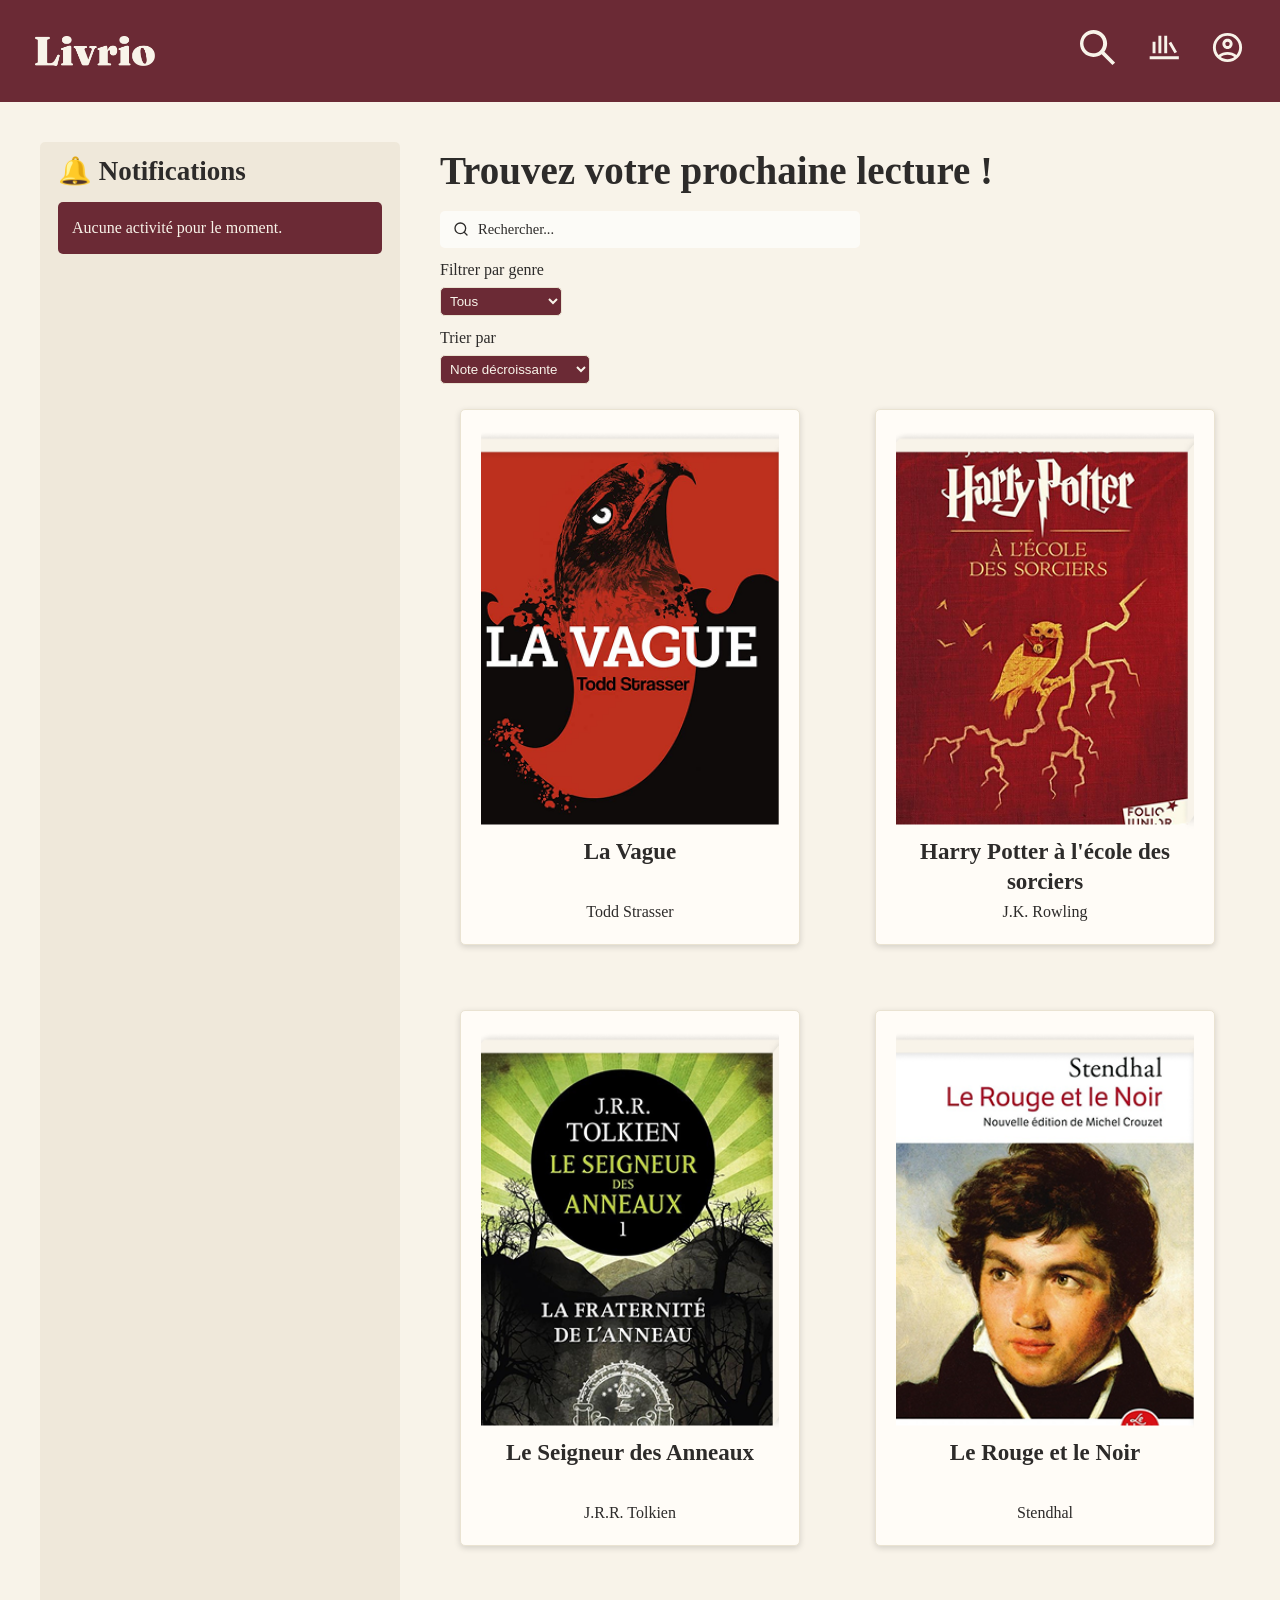
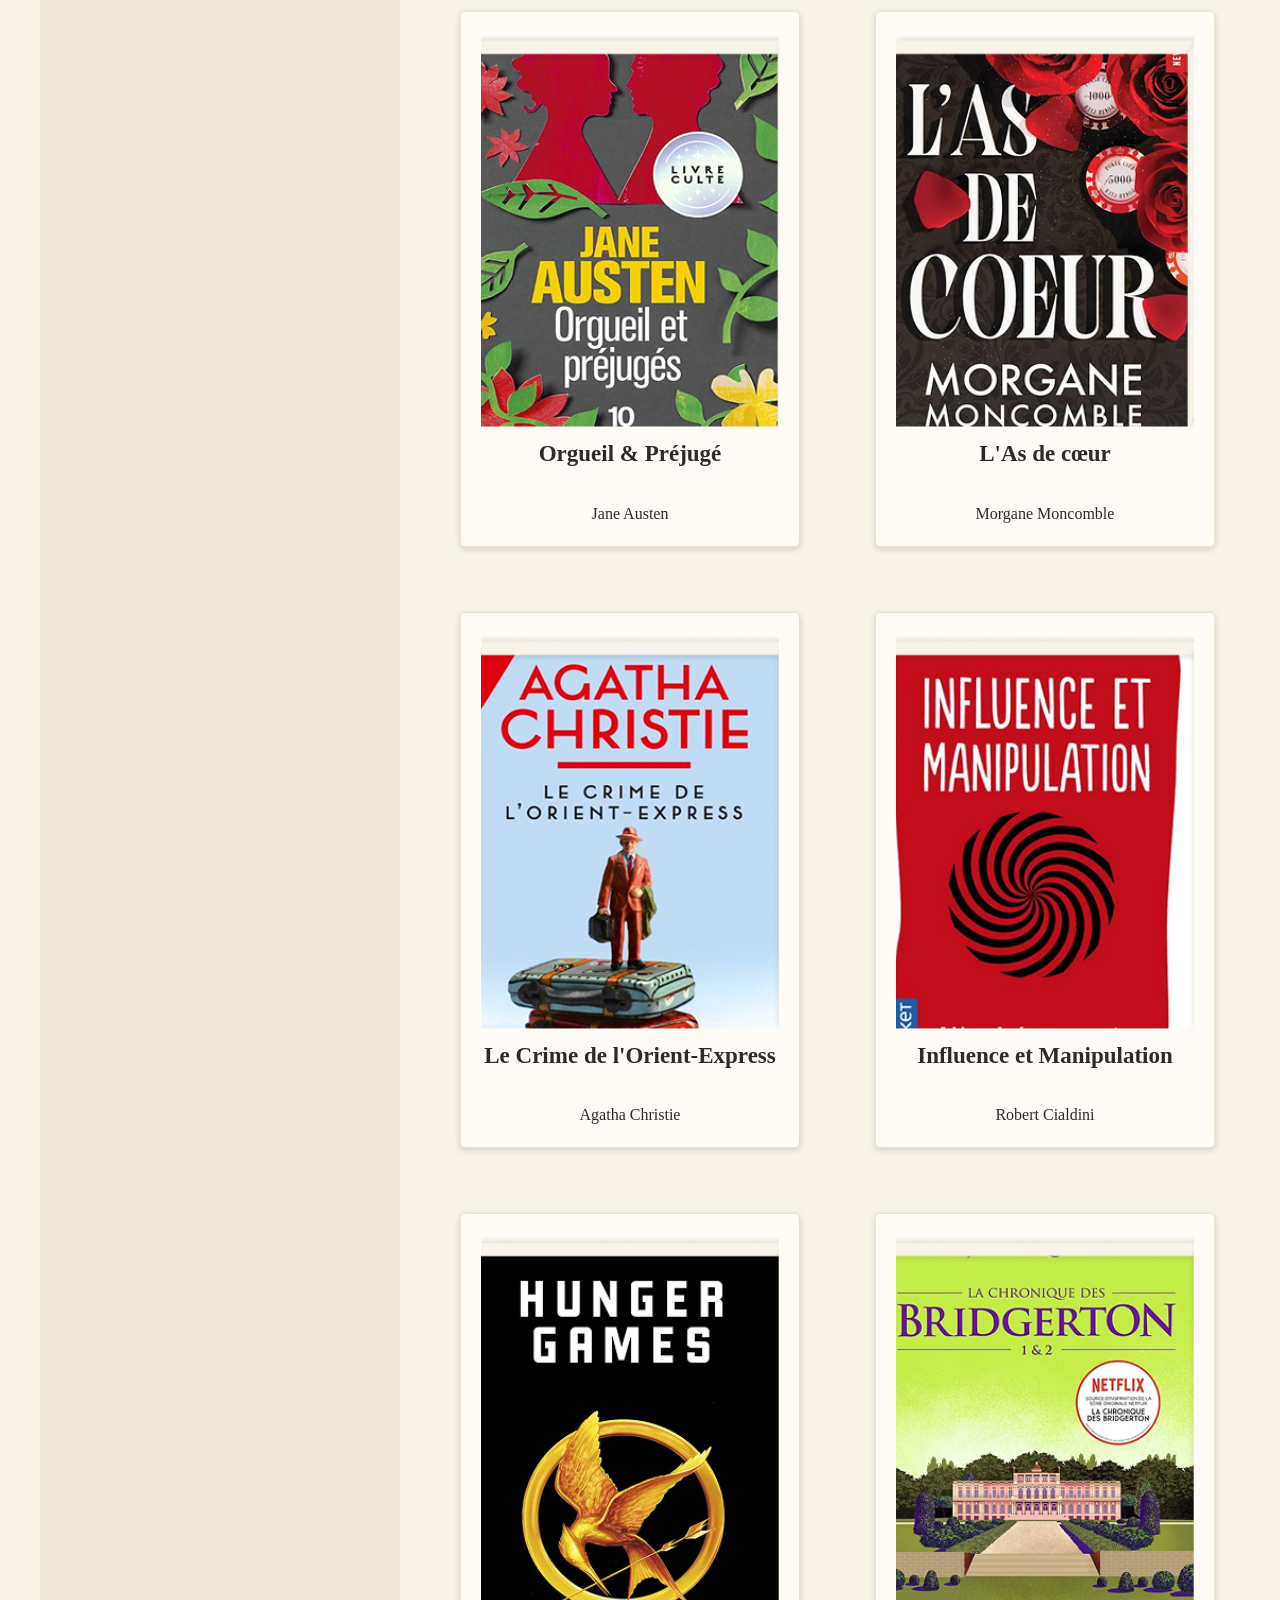
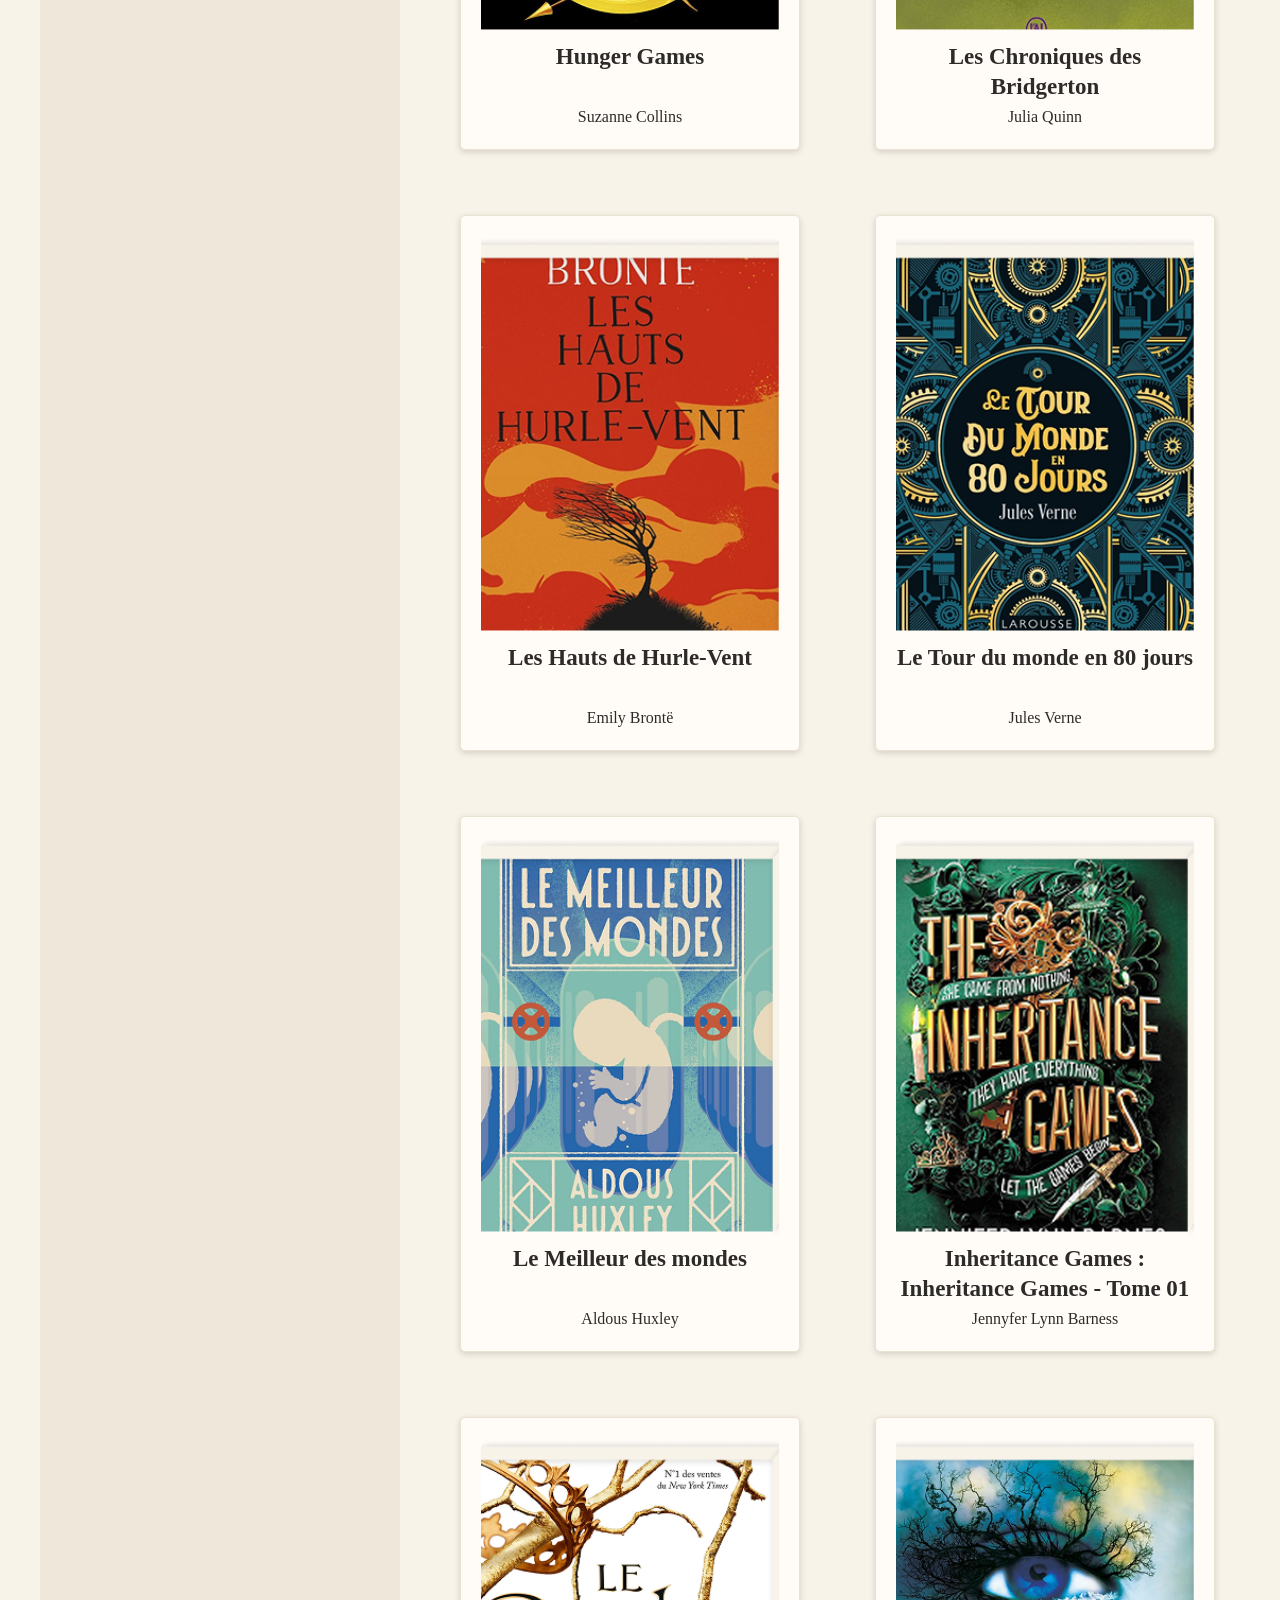
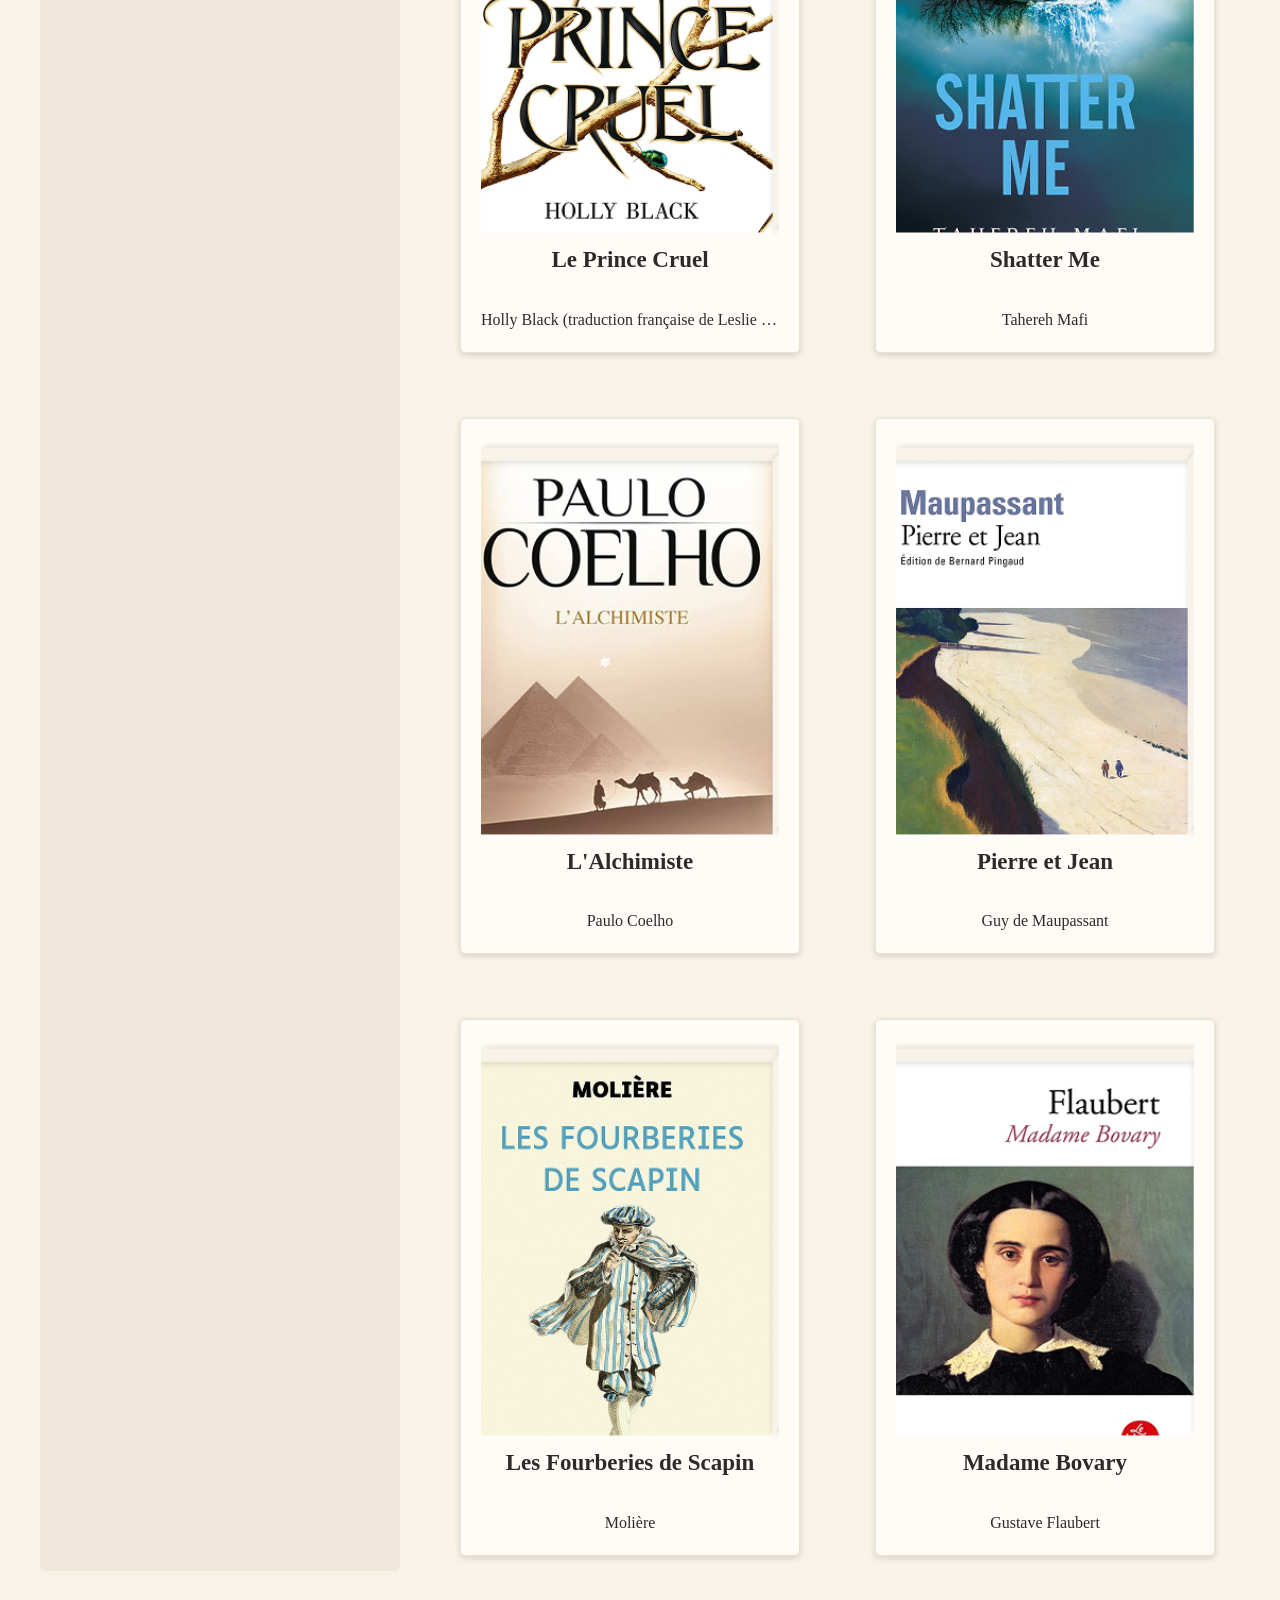
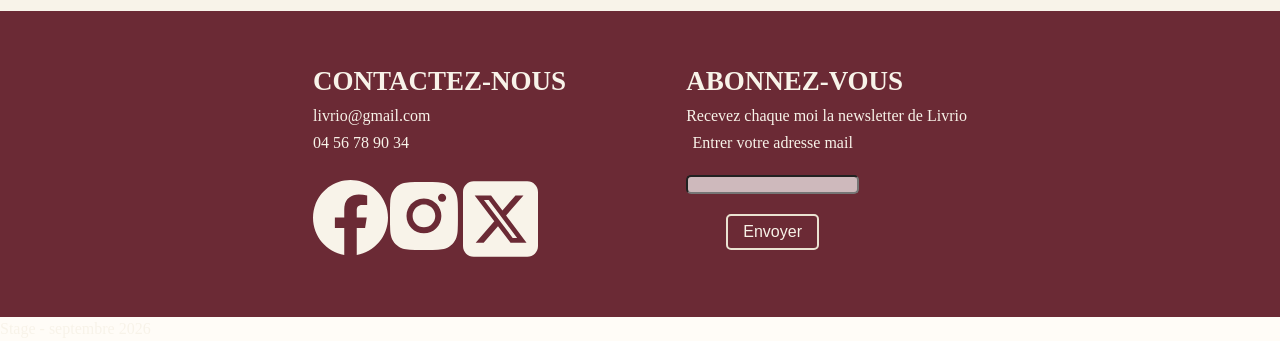
==== commit c23165a4: "clean: nettoyage du code" ====
--- a/index-accueil/index.html
+++ b/index-accueil/index.html
@@ -1,15 +1,15 @@
 <!DOCTYPE html>
-<html lang="en">
+<html lang="fr">
 
 <head>
     <meta charset="UTF-8">
     <meta name="viewport" content="width=device-width, initial-scale=1.0">
+    <link rel="stylesheet" href="../css/tokens.css">
+    <link rel="stylesheet" href="../css/base.css">
+    <link rel="stylesheet" href="../css/composants.css">
     <link rel="stylesheet" href="../css/mise-en-page.css">
-    <link rel="stylesheet" href="../css/base.css">
-    <link rel="stylesheet" href="../css/tokens.css">
-    <link rel="stylesheet" href="../css/composants.css">
+    <link rel="stylesheet" href="../css/squelette.css">
     <link rel="stylesheet" href="../css/animations.css">
-    <link rel="stylesheet" href="../css/squelette.css">
     <title>Livrio</title>
 </head>
 
--- a/css/composants.css
+++ b/css/composants.css
@@ -31,7 +31,7 @@
   gap: 5px;
 }
 
-p.summury {
+p.summary {
   background-color: #FFFCF7;
   padding: 20px;
   border-radius: 5px;
@@ -147,12 +147,6 @@
   padding: 25px 15px
 }
 
-.div-couverture-colomn-index.img {
-  width: 100px;
-}
-
-
-
 .grille-flex-wrap {
   display: flex;
   flex-wrap: wrap;
@@ -160,11 +154,6 @@
   width: fit-content;
   margin: auto;
   align-items: center;
-}
-
-.div-couverture-colomn.img {
-  width: 324px;
-  height: 381px;
 }
 
 
@@ -232,13 +221,6 @@
 
 .note-etoile label.demi-droite::before {
   left: -0.5em;
-  animation: star-pop 120ms ease-out;
-}
-
-
-.demie {
-  width: 15px;
-  height: 24px;
   animation: star-pop 120ms ease-out;
 }
 
@@ -517,11 +499,6 @@
   border-color: var(--erreur) !important;
 }
 
-.message-erreur {
-  color: var(--erreur);
-  font-size: 13px;
-  margin: 6px 0 0;
-}
 
 /* MESSAGES ERREURS*/
 .message {
--- a/css/mise-en-page.css
+++ b/css/mise-en-page.css
@@ -97,12 +97,6 @@
     flex-direction: row;
     gap: 40px;
     font-size: 16px;
-}
-
-button.statut {
-    border-color: var(--bouton);
-    color: var(--bouton);
-    background-color: var(--primaire);
 }
 
 button:hover {
@@ -162,6 +156,7 @@
 
 .fil-dactu {
     background-color: var(--bouton);
+    color: var(--primaire);
     height: fit-content;
     padding: 14px;
     display: flex;
@@ -218,10 +213,12 @@
 
 .carte-commentaire {
     margin: 0;
+    color: var(--secondaire-text);
 }
 
 .carte-titre-livre {
     font-weight: bold;
+    color: var(--text);
     margin: 0 0 4px 0;
 }
 
@@ -332,7 +329,8 @@
 }
 
 div#liste-amis-profil {
-    background-color: #651926e3;
+    background-color: var(--bouton);
+    color: var(--primaire);
     padding: 15px;
     width: fit-content;
     margin: 0px;
@@ -340,7 +338,8 @@
 }
 
 div#liste-recco-amis-profil {
-    background-color: #651926b5;
+    background-color: var(--secondaire-bouton);
+    color: var(--primaire);
     padding: 15px;
     width: fit-content;
     margin: 0px;
@@ -423,6 +422,7 @@
 
 .div-couverture-colomn-index h5 {
     grid-area: pseudo;
+    color: var(--text);
     margin: 0;
     font-size: 1em;
 }
@@ -544,16 +544,12 @@
     text-overflow: ellipsis;
 }
 
-.div-bio {
-    width: fit-content;
-}
-
-
-.div-row-stat {
-    display: flex;
-    flex-direction: row;
-    gap: 5px;
-    box-shadow: 0 2px 6px rgba(0, 0, 0, 0.15);
+.article-livre img {
+    width: 100%;
+    aspect-ratio: 140 / 190;
+    object-fit: cover;
+    display: block;
+    border-radius: 5px;
 }
 
 html,
@@ -603,17 +599,6 @@
     .container-profil {
         padding: 0 8px;
         gap: 75px;
-    }
-
-    .div-bio-stat .stats,
-    .container-stats {
-        flex-wrap: wrap;
-        justify-content: center;
-        gap: 8px;
-    }
-
-    .carte-ami {
-        width: 100%;
     }
 }
 
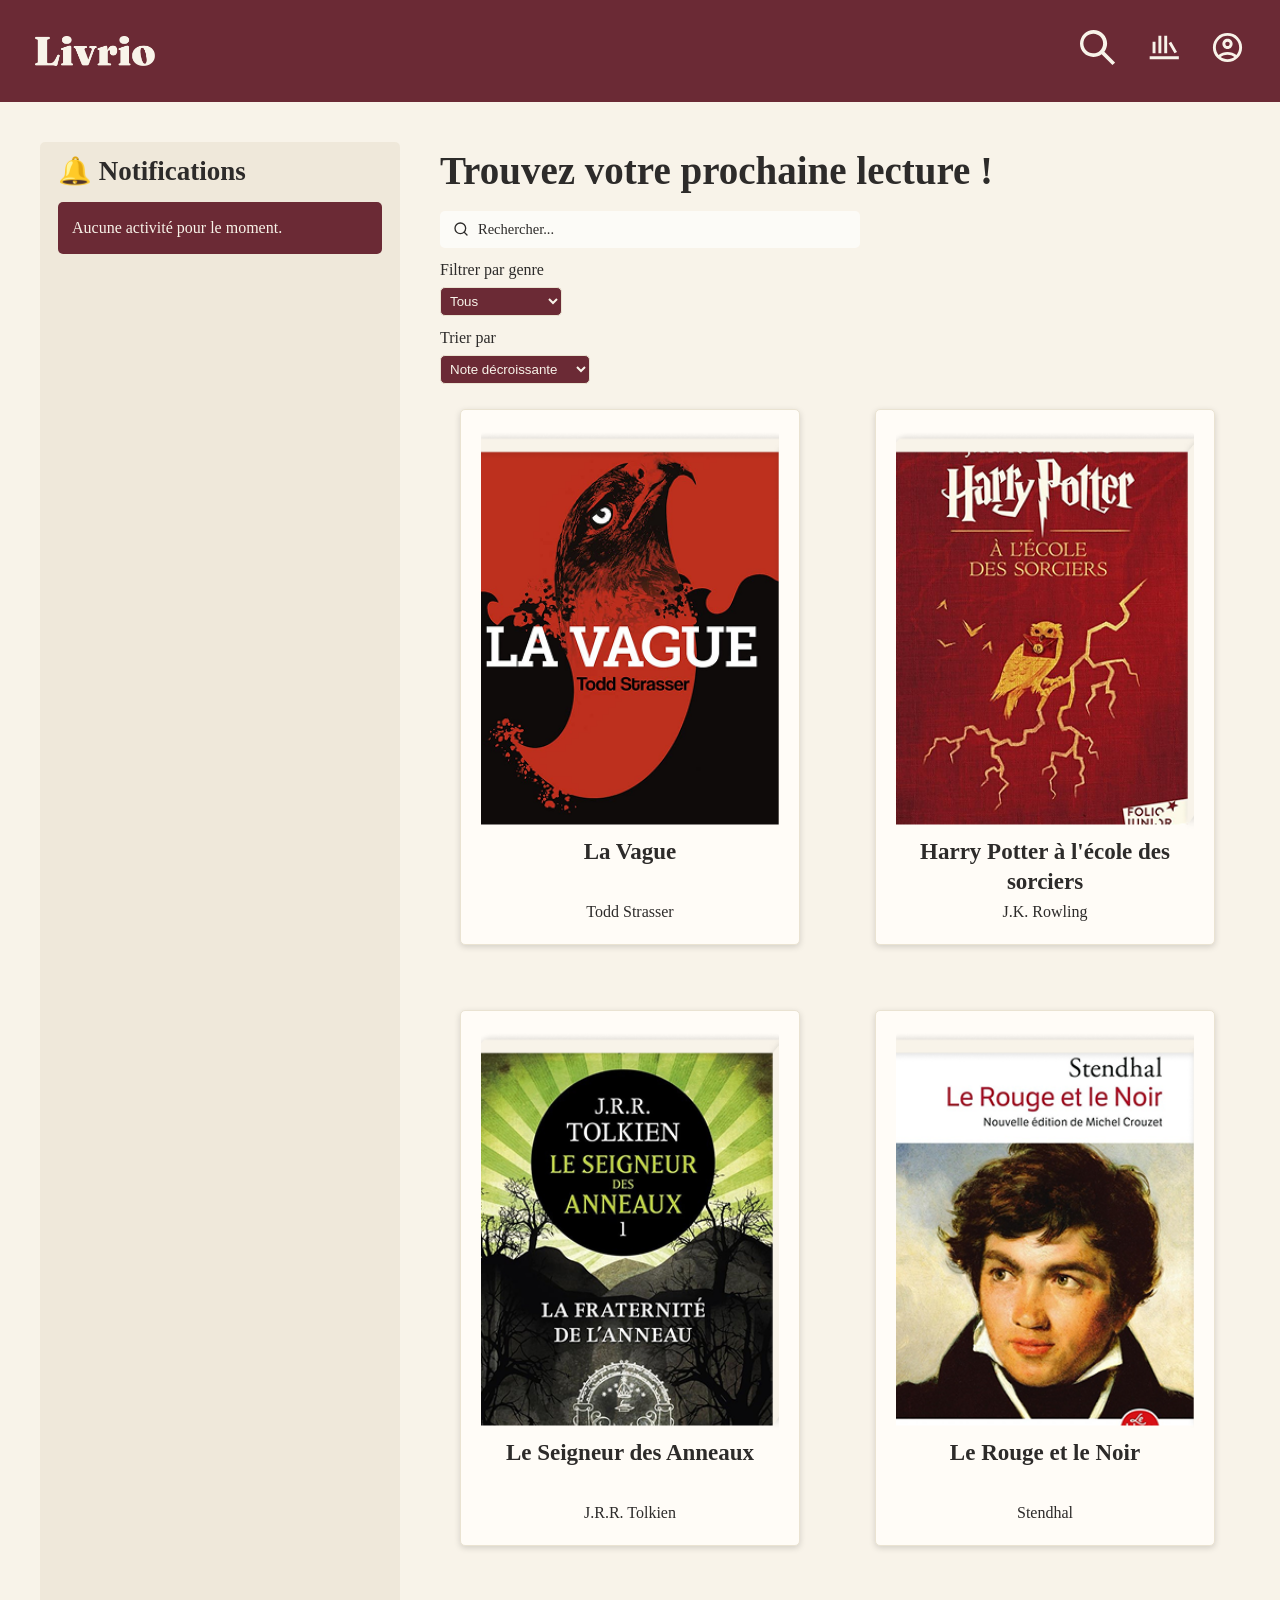
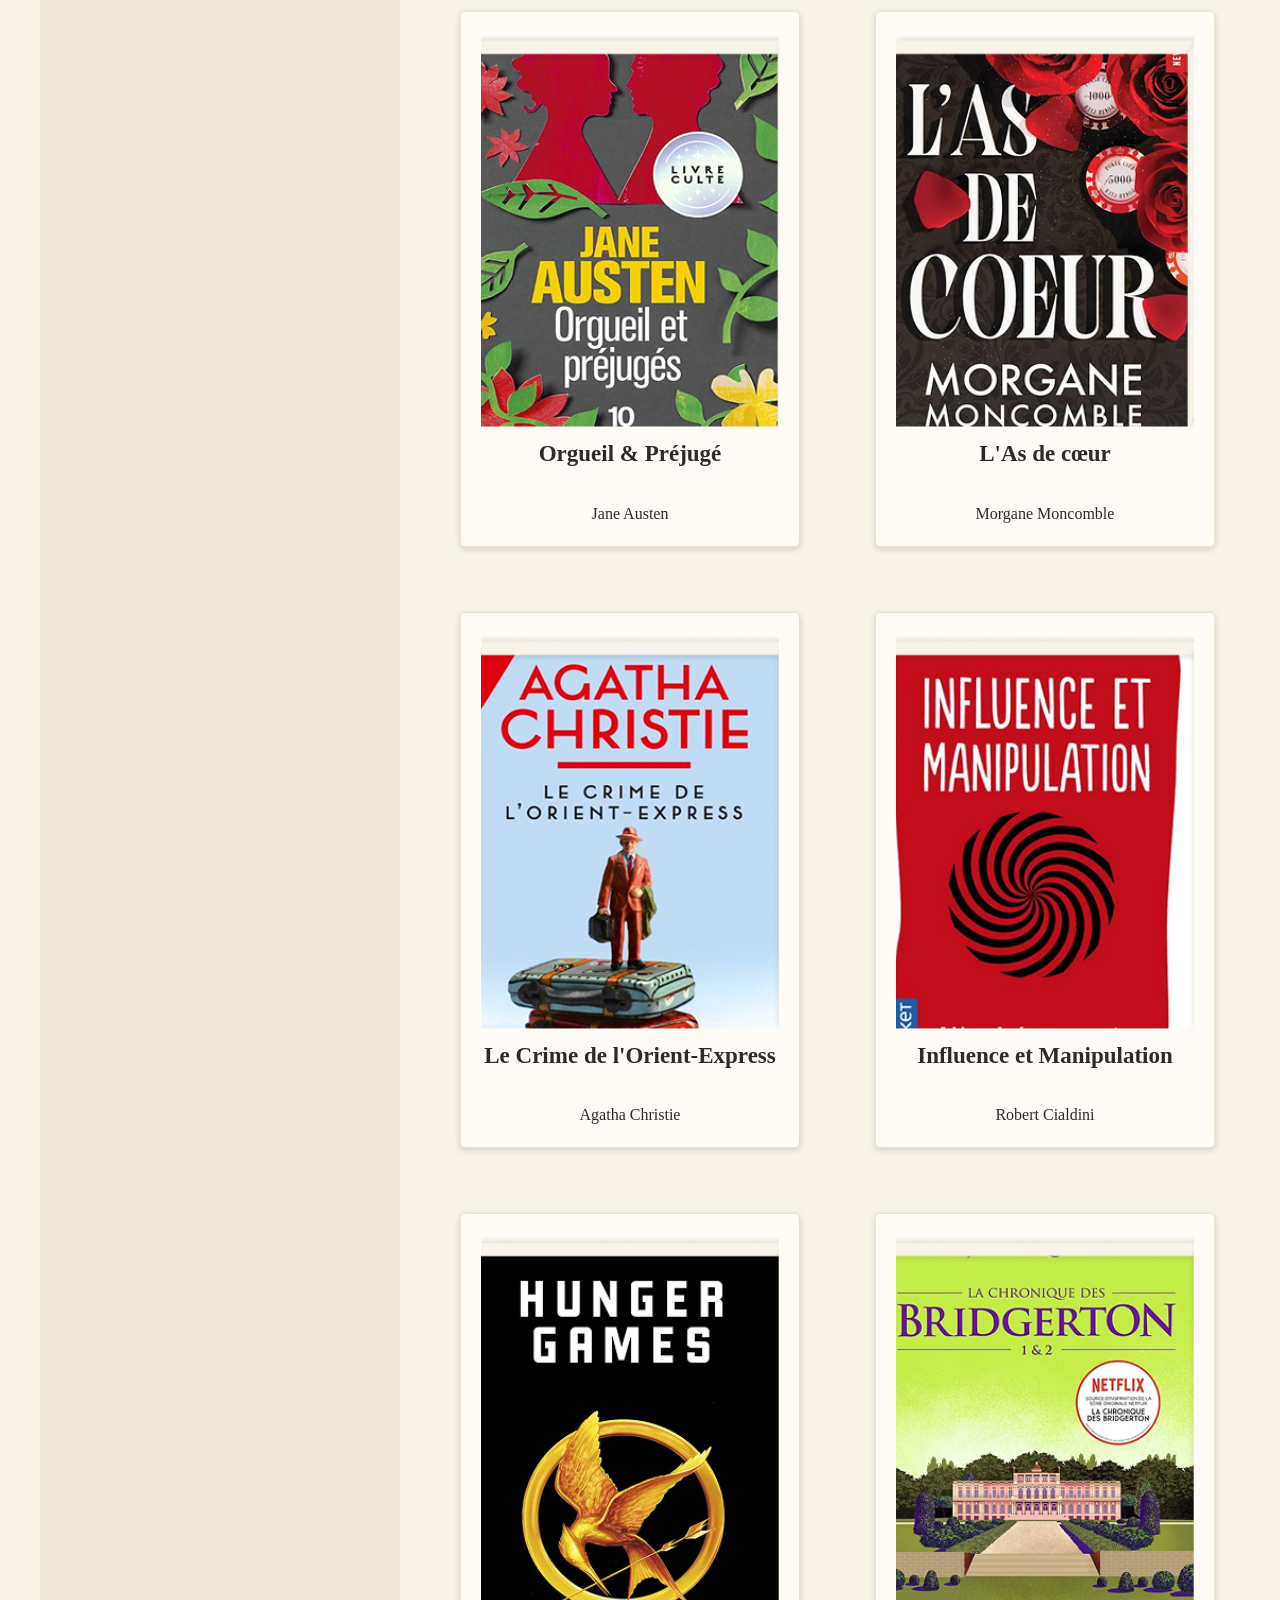
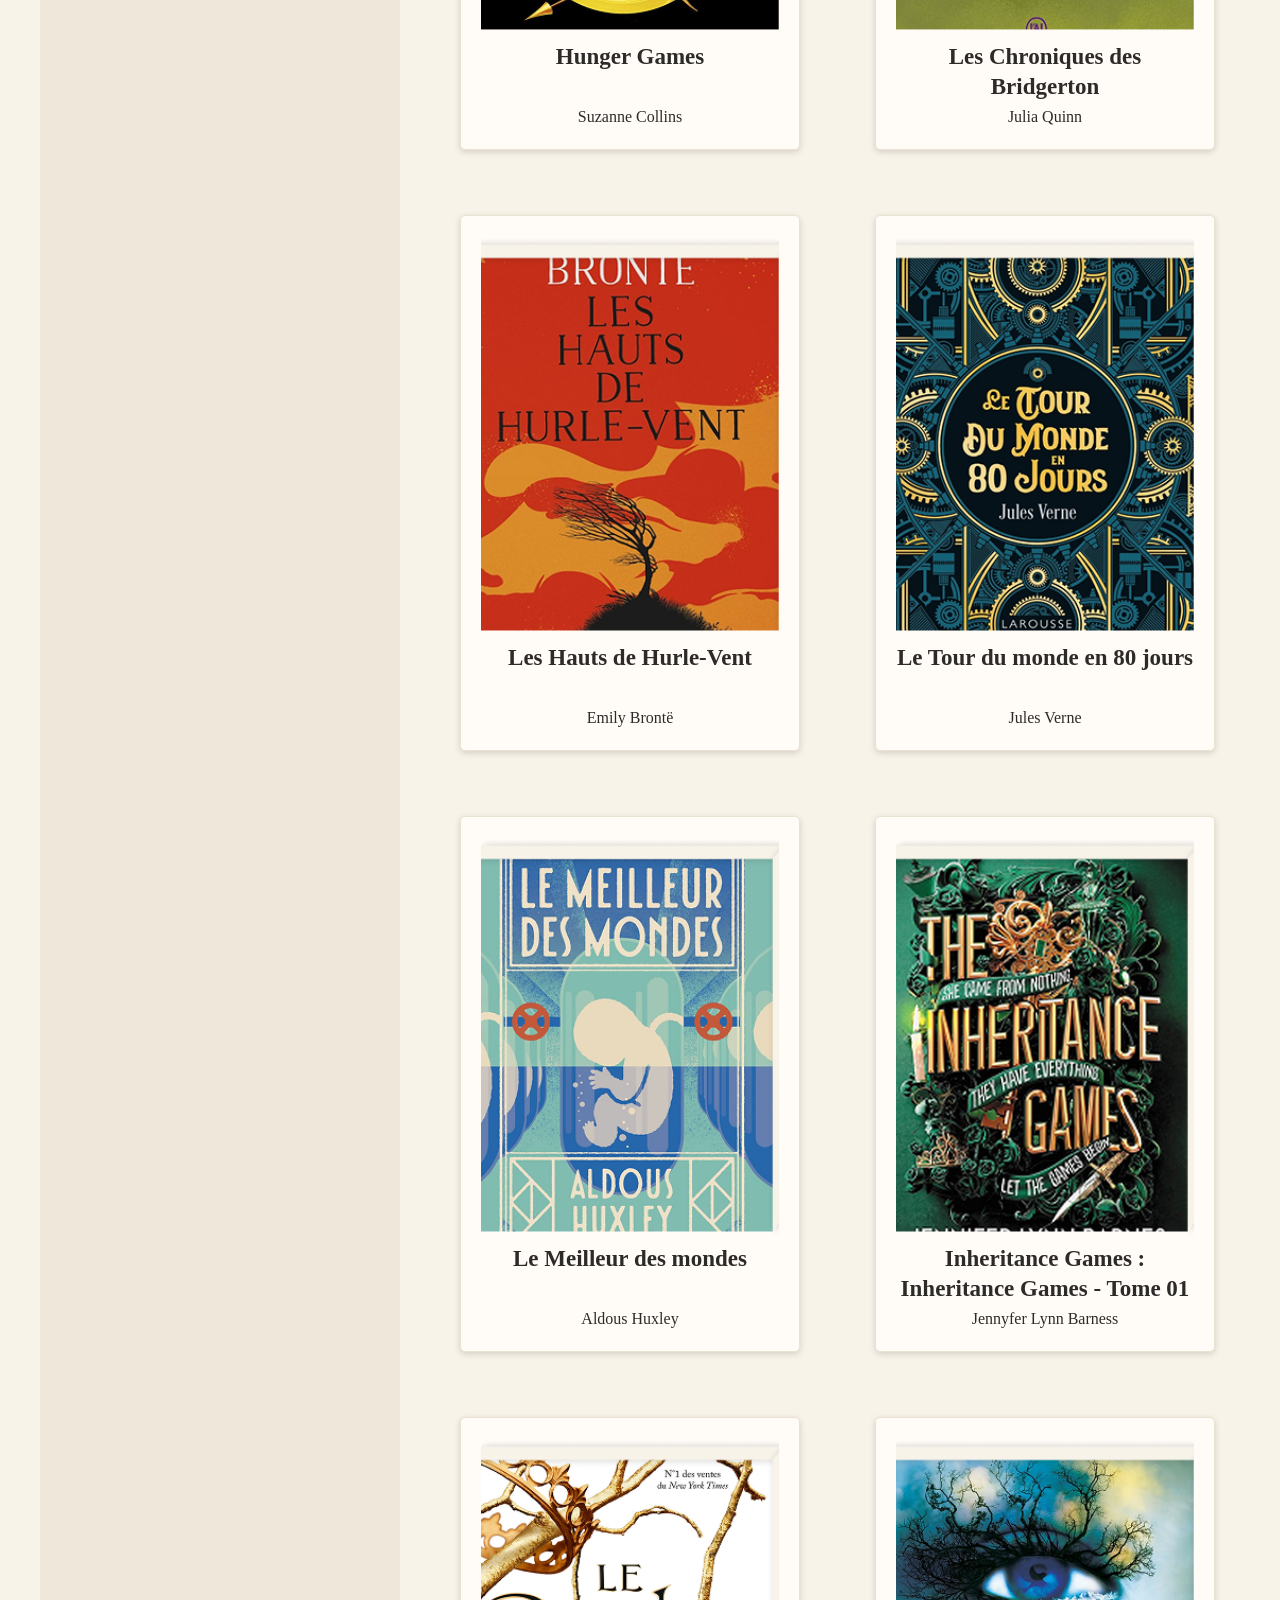
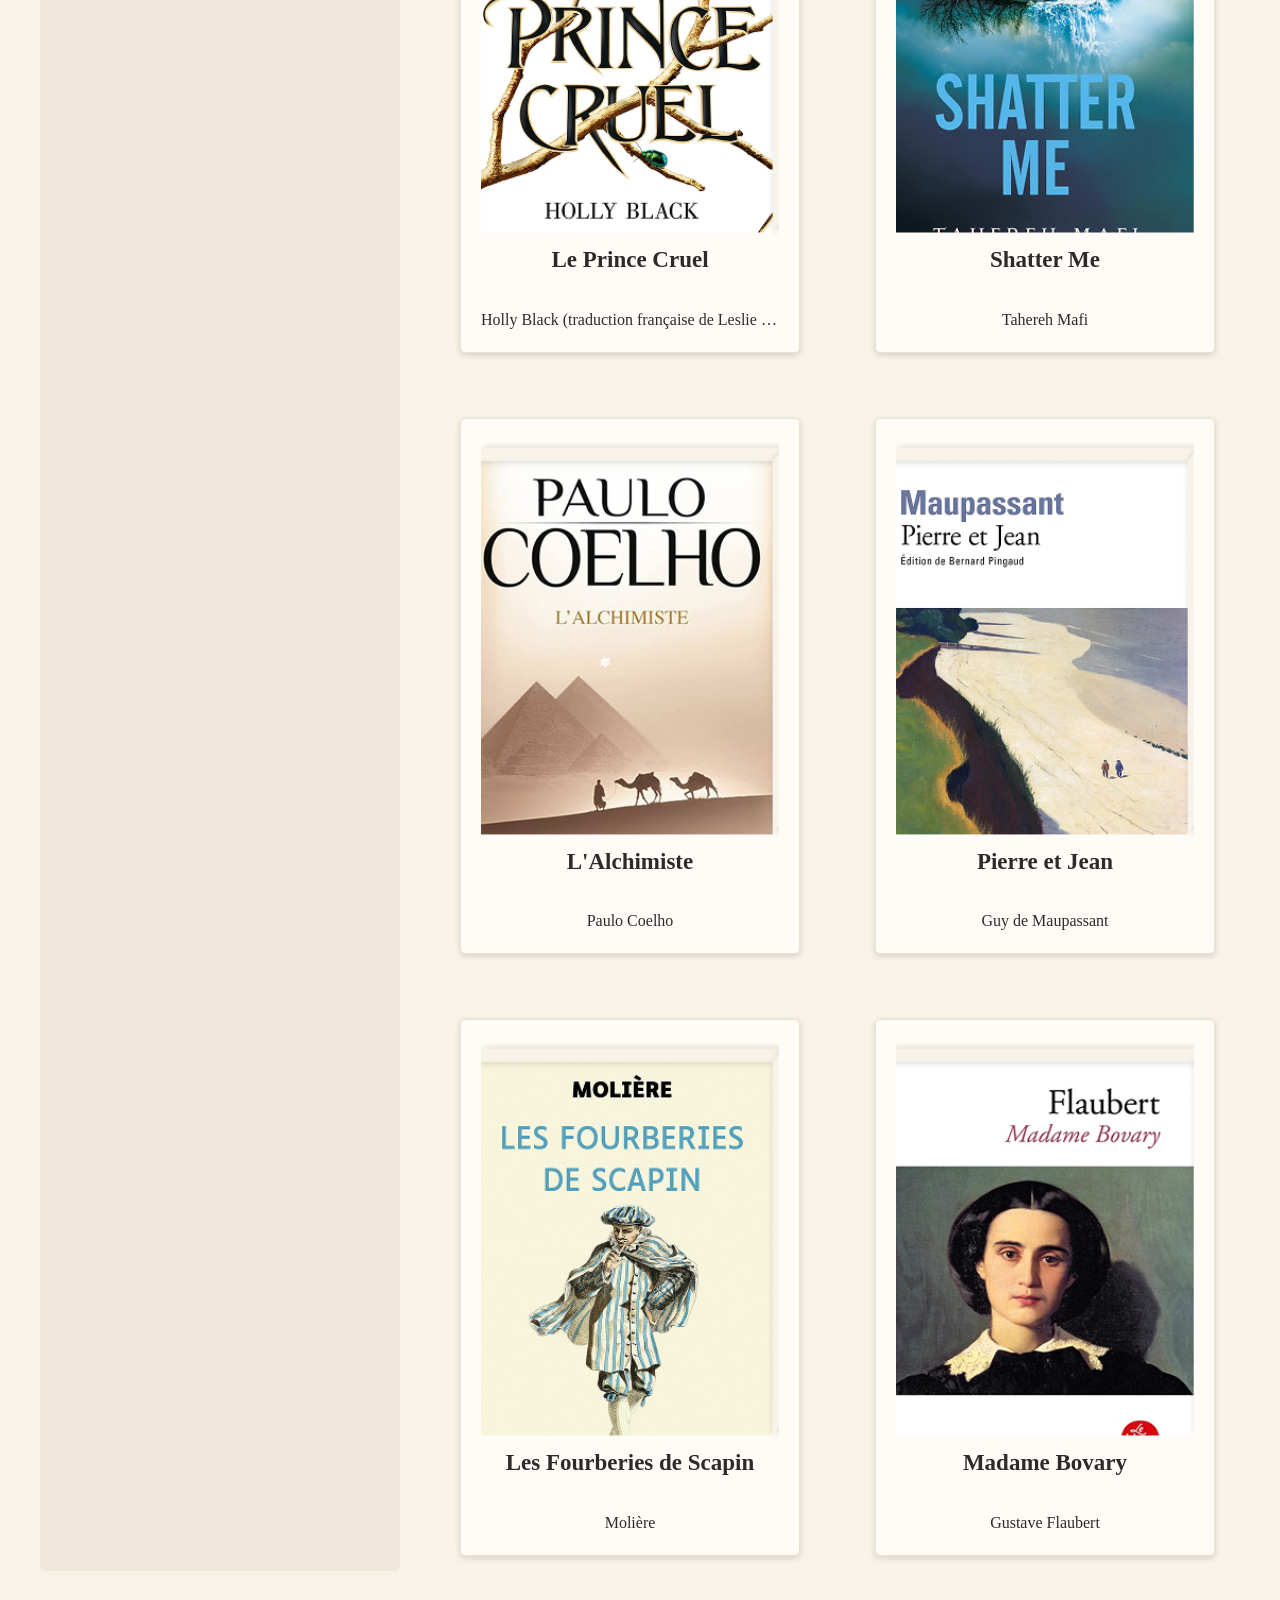
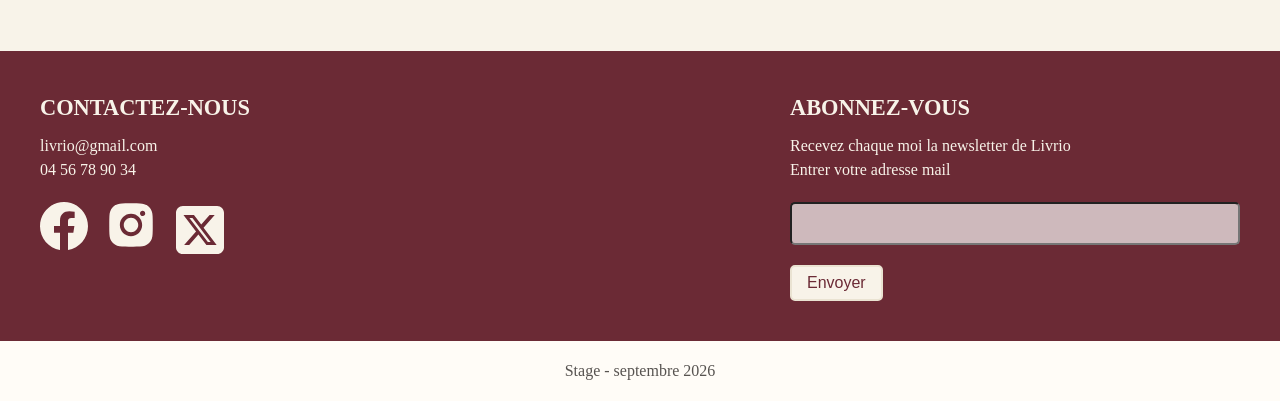
==== commit b344fe13: "Update index.html" ====
--- a/index-accueil/index.html
+++ b/index-accueil/index.html
@@ -1,20 +1,21 @@
 <!DOCTYPE html>
-<html lang="fr">
+<html lang="en">
 
 <head>
     <meta charset="UTF-8">
     <meta name="viewport" content="width=device-width, initial-scale=1.0">
+    <link rel="stylesheet" href="../css/mise-en-page.css">
+    <link rel="stylesheet" href="../css/base.css">
     <link rel="stylesheet" href="../css/tokens.css">
-    <link rel="stylesheet" href="../css/base.css">
     <link rel="stylesheet" href="../css/composants.css">
-    <link rel="stylesheet" href="../css/mise-en-page.css">
+    <link rel="stylesheet" href="../css/animations.css">
     <link rel="stylesheet" href="../css/squelette.css">
-    <link rel="stylesheet" href="../css/animations.css">
     <title>Livrio</title>
 </head>
 
 <body>
     <header>
+        
         <nav>
             <a href="../index-accueil/index.html">
                 <img class="logo-nav div-lien-nav" src="../assets/livrio-logo.png" alt="logo-site">
--- a/css/mise-en-page.css
+++ b/css/mise-en-page.css
@@ -30,54 +30,79 @@
 
 
 /*///// STYLE FOOTER //////*/
+
+/* Le fond du footer */
 footer {
     background-color: var(--bouton);
     color: var(--primaire);
-}
-
+    margin-top: 40px;
+}
+
+/* Les titres "CONTACTEZ-NOUS" et "ABONNEZ-VOUS" */
+footer h4 {
+    font-size: 1.4rem;
+    margin-bottom: 10px;
+}
+
+/* Le contenu : une colonne à gauche, une colonne à droite.
+   (la classe .container garde le footer à 1200px max et centré) */
+.div-footer {
+    display: flex;
+    justify-content: space-between;
+    padding: 80px 20px;
+}
+
+/* Colonne de gauche */
+.contact-us {
+    margin-bottom: 20px;
+}
+
+.lien-reseaux-sociaux-row {
+    display: flex;
+    gap: 20px;
+}
+
+footer .icon {
+    width: 48px;
+}
+
+/* Colonne de droite */
+.subscribe {
+    width: 450px;
+}
+
+.subscribe form {
+    align-items: flex-start;
+}
+
+.subscribe input {
+    width: 100%;
+    padding: 12px;
+}
+
+.subscribe button {
+    background-color: var(--primaire);
+    color: var(--bouton);
+}
+
+/* La bande du bas */
 .div-signature {
     background-color: var(--card);
-}
-
-.lien-reseaux-sociaux-row {
-    display: flex;
-    flex-direction: row;
-    align-items: center;
-    width: fit-content;
-}
-
-.logo-rs-colomn {
-    width: fit-content;
-    display: flex;
-    flex-direction: column;
-    align-items: center;
-    justify-content: center;
-    gap: 10px;
-    padding: 10px;
-}
-
-.contact-us {
-    width: fit-content;
-    display: flex;
-    flex-direction: column;
-    gap: 3px;
-    padding: 10px;
-}
-
-.subscribe {
-    width: fit-content;
-    display: flex;
-    flex-direction: column;
-    align-items: baseline;
-    gap: 3px;
-    padding: 10px;
-}
-
-.div-footer {
-    display: flex;
-    flex-direction: row;
-    justify-content: center;
-    gap: 100px;
+    color: var(--secondaire-text);
+    text-align: center;
+    padding: 18px;
+}
+
+/* Sur téléphone : les deux colonnes passent l'une sous l'autre */
+@media (max-width: 700px) {
+    .div-footer {
+        flex-direction: column;
+        gap: 40px;
+    }
+
+    .subscribe {
+        width: 100%;
+    }
 }
 
 
@@ -141,7 +166,6 @@
     justify-content: space-between;
 }
 
-
 .div-fil-dactu {
     width: 360px;
     display: flex;
@@ -290,68 +314,104 @@
 
 /*///-----STYLE CSS PAGE PROFIL-----////*/
 
+/* Conteneur de la page : les sections s'empilent */
 .container-profil {
-    display: flex;
-    flex-direction: column;
-    flex-wrap: wrap;
-    width: 100%;
-    max-width: 100%;
-    gap: 16px;
-}
-
+    width: 100%;
+    max-width: 1200px;
+    margin: auto;
+    padding: 40px 20px;
+    display: flex;
+    flex-direction: column;
+    gap: 40px;
+}
+
+
+/* 1. BANDEAU : photo qui dépasse en bas à gauche, pseudo à droite */
 .div-photo {
+    position: relative;
+    display: flex;
+    align-items: flex-end;
+    min-height: 200px;
+    padding: 0 24px 24px 302px;
+    margin-bottom: 25px;
     background-color: var(--bouton);
     color: var(--primaire);
     border-radius: 5px;
-    padding: 20px;
-    gap: 40px;
-    width: fit-content;
-    max-width: 1200px;
-    padding-left: 110px;
-    display: grid;
-    grid-template-rows: 20px;
-    padding-top: 90px;
-}
-
-img.img-amis {
-    grid-area: photo;
-    width: 90px;
-    height: 90px;
+}
+
+.div-photo.squelette-colonne {
+    flex-direction: row;
+    align-items: center;
+    padding: 24px;
+}
+
+img.photo-profil {
+    position: absolute;
+    left: 137px;
+    bottom: -22px;
+    width: 133px;
+    height: 133px;
     border-radius: 50%;
     object-fit: cover;
-    display: block;
-}
-
-img.photo-profil {
-    width: 200px;
-    height: 200px;
-    border-radius: 50%;
-}
-
-div#liste-amis-profil {
-    background-color: var(--bouton);
-    color: var(--primaire);
-    padding: 15px;
-    width: fit-content;
-    margin: 0px;
-    border-radius: 5px;
-}
-
-div#liste-recco-amis-profil {
     background-color: var(--secondaire-bouton);
-    color: var(--primaire);
-    padding: 15px;
-    width: fit-content;
-    margin: 0px;
-    border-radius: 5px;
-
-}
-
-.div-mes-amis {
+}
+
+h1.pseudo {
+    padding-left: 0;
+}
+
+
+/* 2. BIO (gauche) + STATS (droite) */
+.div-bio-stat {
+    display: grid;
+    grid-template-columns: minmax(0, 1fr) minmax(0, 1.8fr);
+    gap: 60px;
+    align-items: start;
+}
+
+p.biographie {
+    background-color: var(--card);
+    width: 100%;
+    min-height: 150px;
+    padding: 20px;
+    border-radius: 5px;
+    box-shadow: 0 2px 6px rgba(0, 0, 0, 0.15);
+}
+
+.div-bio-stat .div-row {
+    display: grid;
+    grid-template-columns: repeat(3, minmax(0, 1fr));
+    gap: 24px;
+    justify-content: stretch;
+    justify-items: stretch;
+}
+
+.div-bio-stat article {
+    width: 100%;
+    max-width: none;
+}
+
+h3.stat-lu,
+h3.stat-en-cours,
+h3.stat-pile-a-lire {
+    font-size: 50px;
+}
+
+
+/* 3. ACTIVITES (gauche) + AMIES (droite) */
+.container-fil-activite {
+    display: grid;
+    grid-template-columns: minmax(0, 1.5fr) minmax(0, 1fr);
+    gap: 16px;
+    align-items: start;
+    justify-content: stretch;
+    justify-items: stretch;
+}
+
+.div-mes-activites {
     display: flex;
     flex-direction: column;
     gap: 10px;
-    width: 560px;
 }
 
 .liste-avis {
@@ -360,18 +420,10 @@
     gap: 10px;
 }
 
-.div-mes-activites {
-    display: flex;
-    flex-direction: column;
-    gap: 10px;
-}
-
-.div-amis {
-    display: flex;
-    flex-direction: column;
-    gap: 30px;
-}
-
+.div-mes-activites .carte-avis {
+    width: 100%;
+    max-width: none;
+}
 
 img.couverture-card-profil {
     width: 140px;
@@ -405,7 +457,6 @@
     flex: 1;
     min-width: 0;
 }
-
 
 .carte-avis>div>p:first-child {
     margin: 0 0 6px 0;
@@ -418,7 +469,52 @@
     color: var(--text);
 }
 
-
+.div-amis {
+    display: flex;
+    flex-direction: column;
+    gap: 30px;
+}
+
+.div-mes-amis {
+    display: flex;
+    flex-direction: column;
+    gap: 10px;
+    width: 100%;
+}
+
+/* Les deux listes d'amies : cartes empilées en colonne */
+div#liste-amis-profil,
+div#liste-recco-amis-profil {
+    flex-direction: column;
+    align-items: stretch;
+    gap: 16px;
+    width: 100%;
+    margin: 0;
+    padding: 15px;
+    color: var(--primaire);
+    border-radius: 5px;
+}
+
+div#liste-amis-profil {
+    background-color: var(--bouton);
+}
+
+div#liste-recco-amis-profil {
+    background-color: var(--secondaire-bouton);
+}
+
+/* Carte d'une amie */
+.div-couverture-colomn-index>a {
+    grid-area: photo;
+}
+
+img.img-amis {
+    width: 90px;
+    height: 90px;
+    border-radius: 50%;
+    object-fit: cover;
+    display: block;
+}
 
 .div-couverture-colomn-index h5 {
     grid-area: pseudo;
@@ -439,67 +535,33 @@
     overflow: hidden;
 }
 
-.bouton-retirer {
-    grid-area: bouton;
-    justify-self: start;
-    margin-top: 4px;
-}
-
+.bouton-retirer,
 .bouton-ajouter {
     grid-area: bouton;
     justify-self: start;
     margin-top: 4px;
 }
 
-h1.pseudo {
-    padding-left: 230px;
-}
-
-
-.div-bio-stat {
-    display: flex;
-    flex-direction: row;
-    gap: 40px;
-    flex-wrap: wrap;
-    align-items: center;
-    justify-content: center;
-}
-
-p.biographie {
-    background-color: var(--card);
-    width: fit-content;
-    height: 150px;
-    padding: 20px;
-    border-radius: 5px;
-    box-shadow: 0 2px 6px rgba(0, 0, 0, 0.15);
-}
-
-h3.stat-lu {
-    font-size: 50px;
-}
-
-h3.stat-en-cours {
-    font-size: 50px;
-}
-
-h3.stat-pile-a-lire {
-    font-size: 50px;
-}
-
-
-
-.container-profil {
-    width: 100%;
-    max-width: 1200px;
-    margin: auto;
-    padding: 40px 0px;
-    display: flex;
-    flex-direction: row;
-    gap: 100px;
-    flex-wrap: wrap;
-    align-items: center;
-    justify-content: center;
-}
+
+/* Mobile : tout passe en une colonne */
+@media (max-width: 800px) {
+    .div-photo {
+        padding-left: 136px;
+    }
+
+    img.photo-profil {
+        left: 24px;
+        width: 96px;
+        height: 96px;
+    }
+
+    .div-bio-stat,
+    .container-fil-activite {
+        grid-template-columns: minmax(0, 1fr);
+        gap: 32px;
+    }
+}
+
 
 .div-couverture-colomn-index-livre {
     display: flex;
@@ -566,39 +628,9 @@
 
 @media (max-width: 768px) {
 
-    .container-profil {
-        flex-direction: column;
-        align-items: stretch;
-        width: 100%;
-        padding: 0 12px;
-        gap: 16px;
-    }
-
-
-    .container-profil>* {
-        width: 100%;
-        min-width: 0;
-        max-width: 100%;
-    }
-
-    .div-bio-stat {
-        flex-direction: column;
-        gap: 12px;
-    }
-
-    .container-fil-activite,
     .div-row {
         flex-direction: column;
         width: 100%;
-    }
-}
-
-
-@media (max-width: 480px) {
-
-    .container-profil {
-        padding: 0 8px;
-        gap: 75px;
     }
 }
 
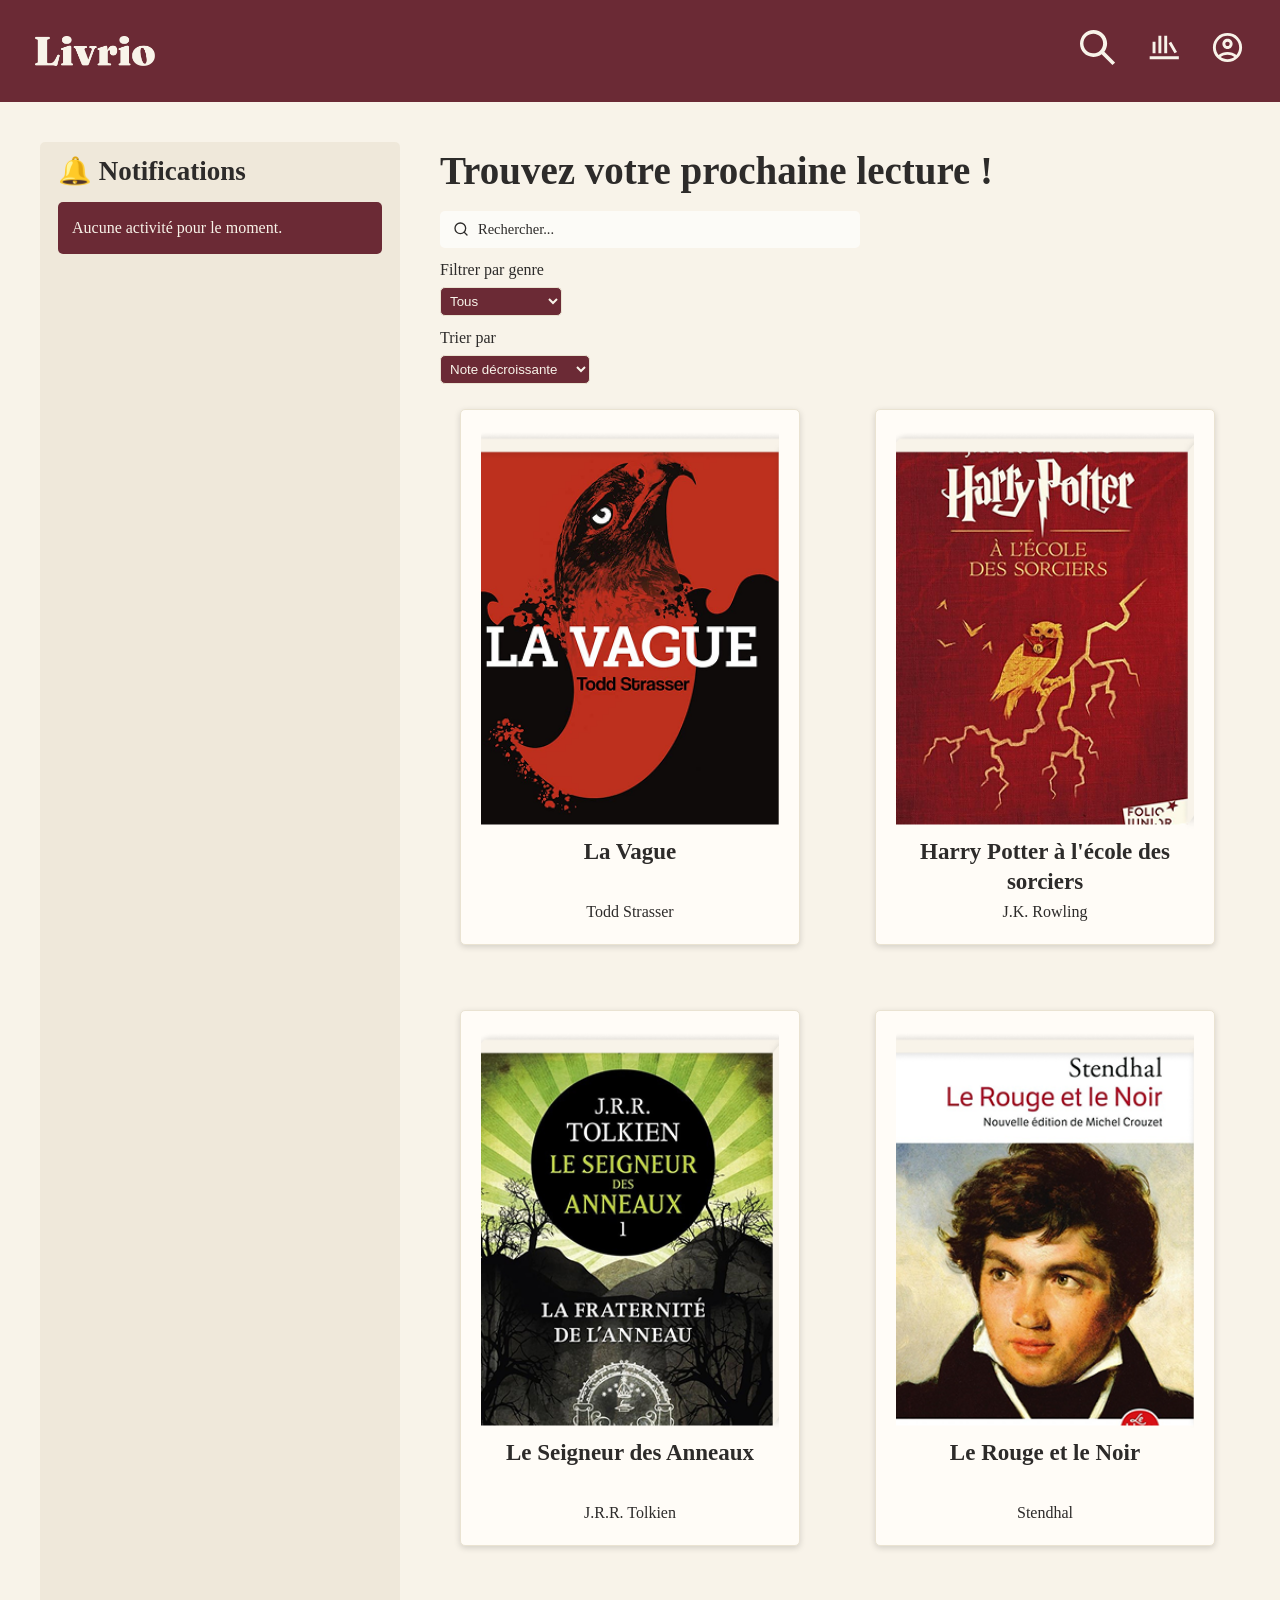
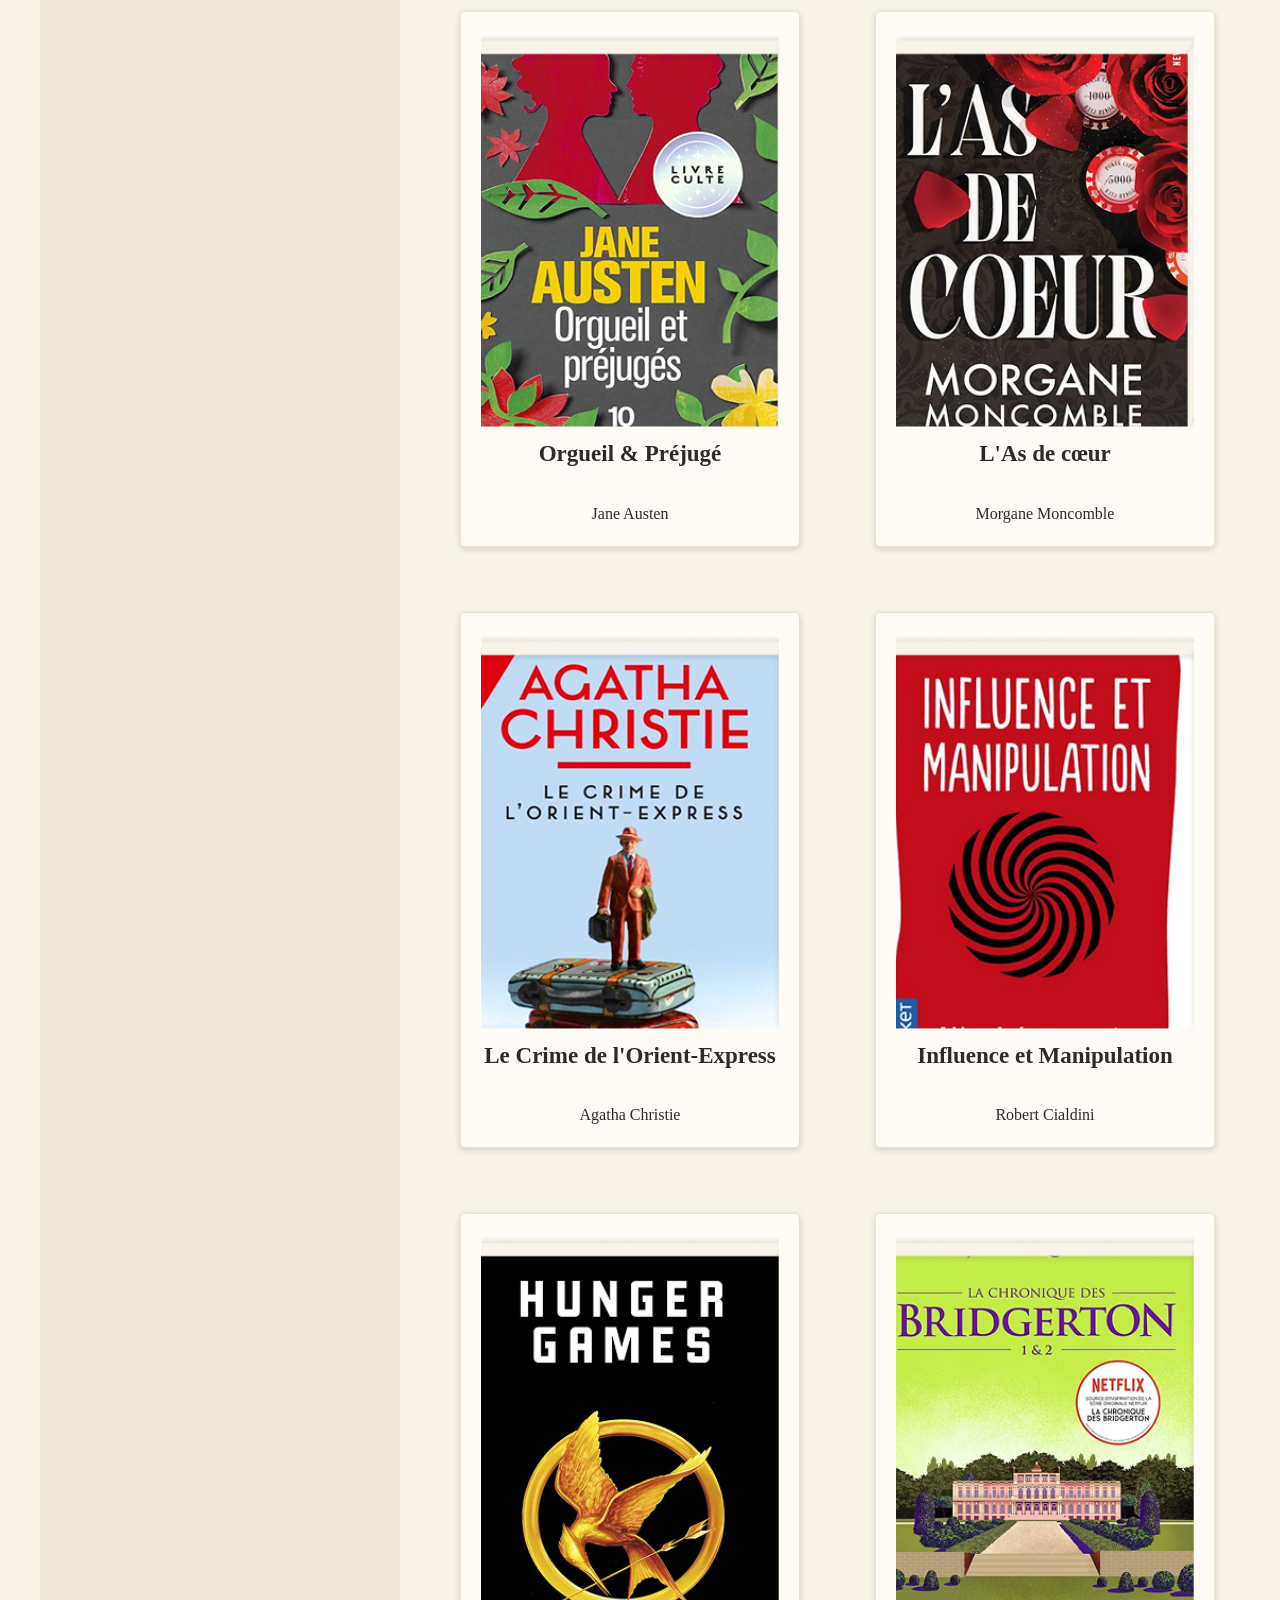
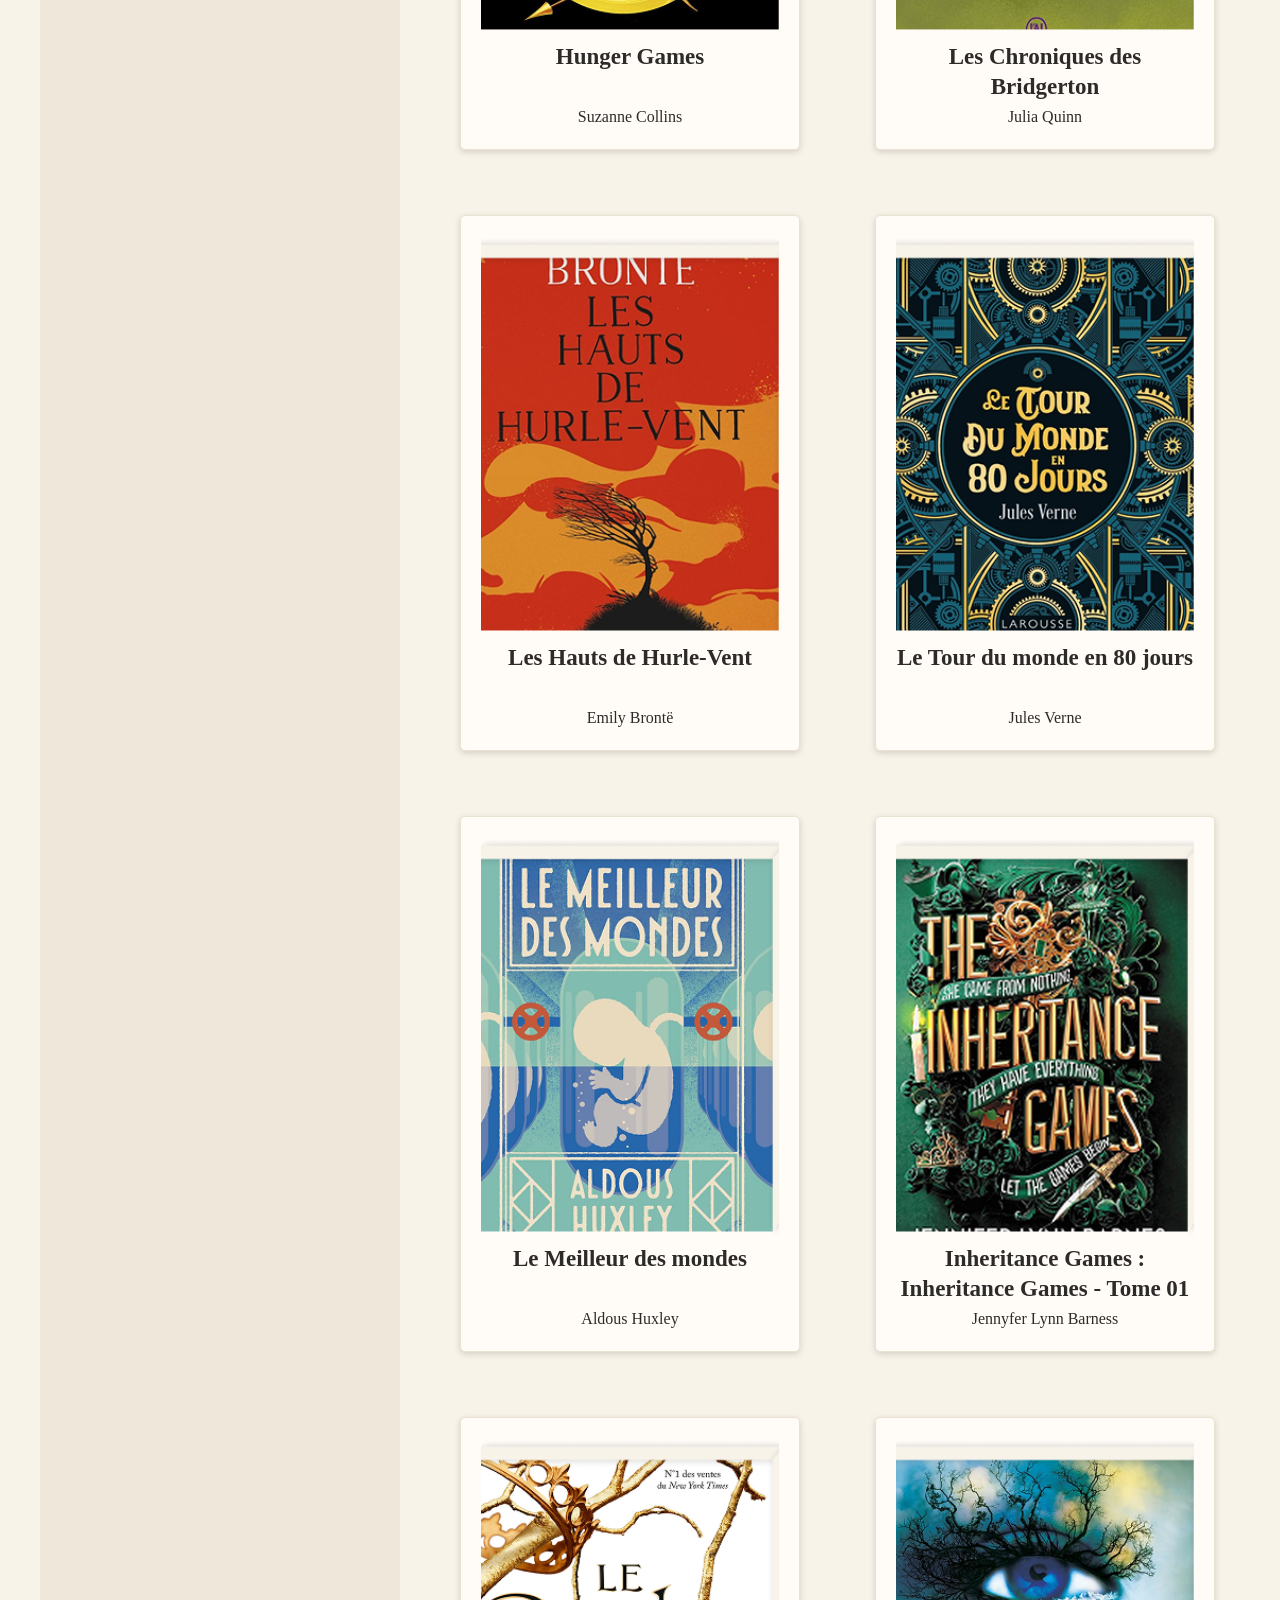
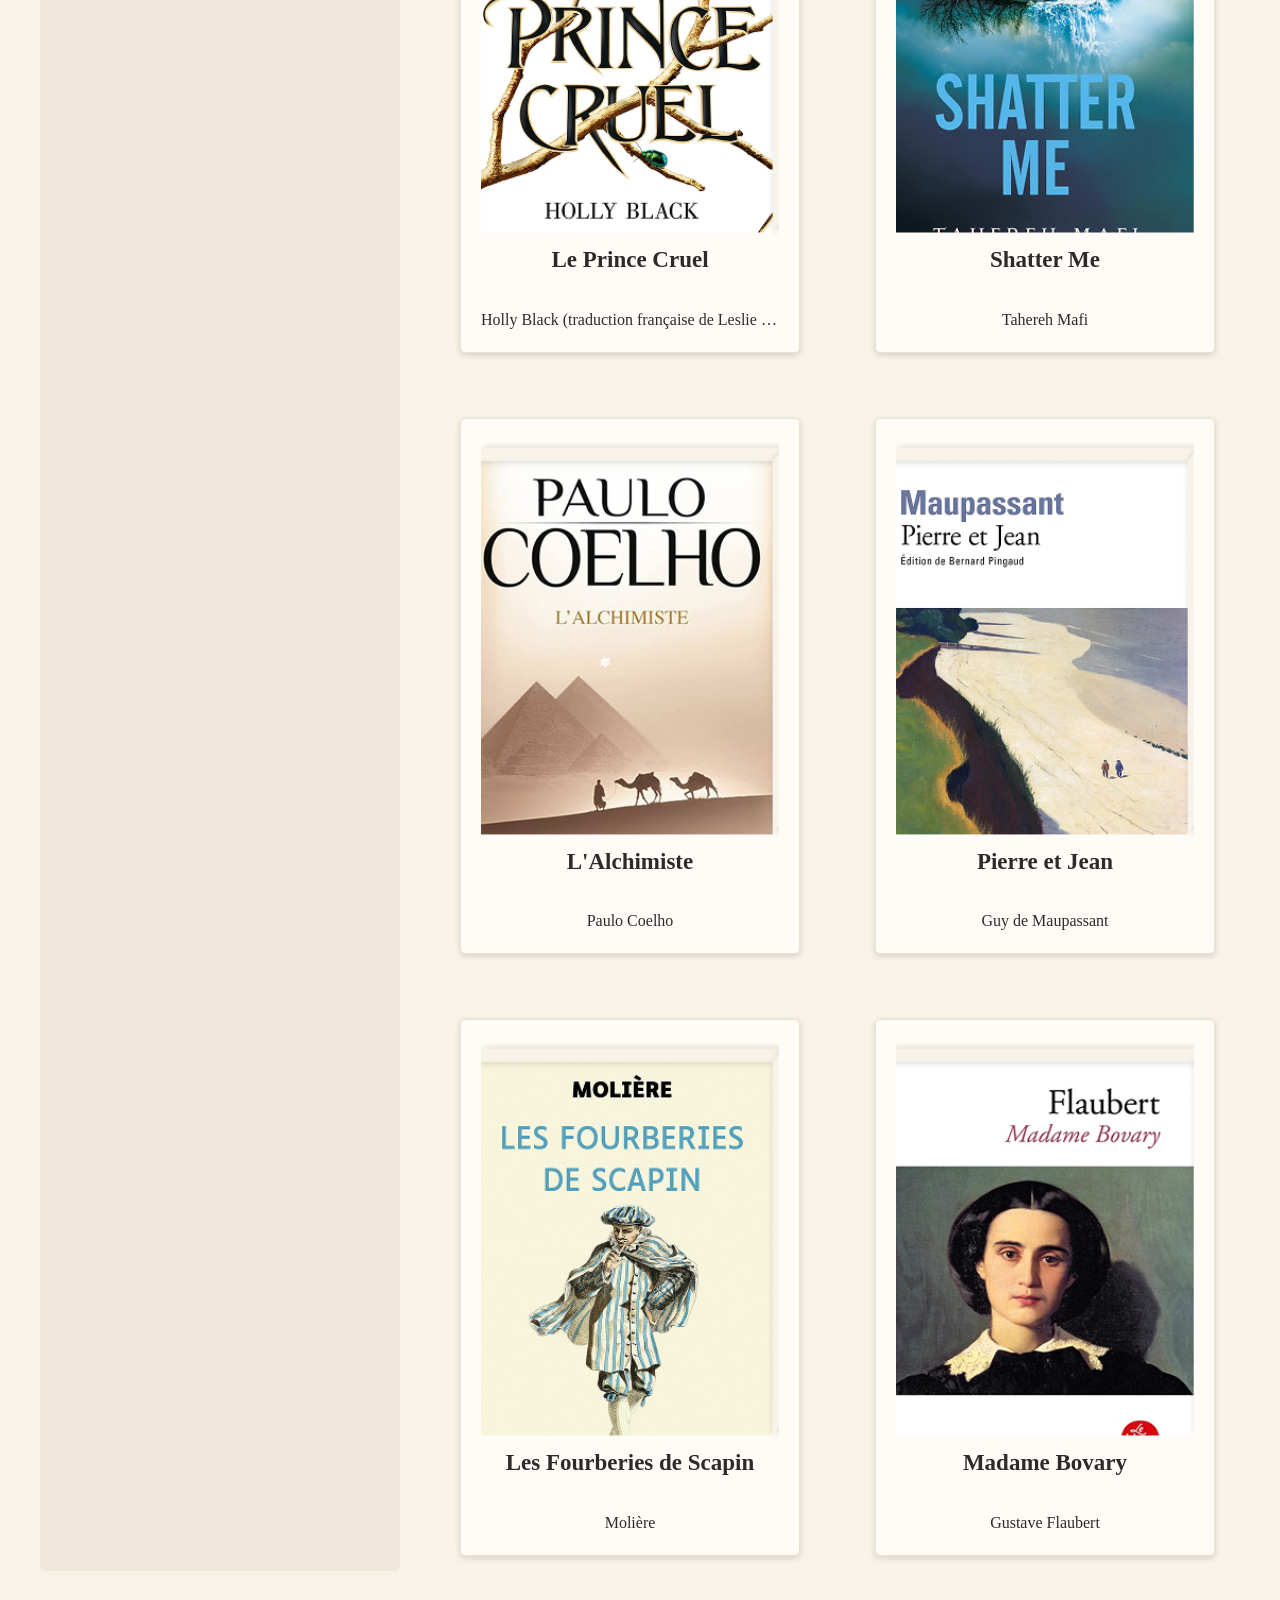
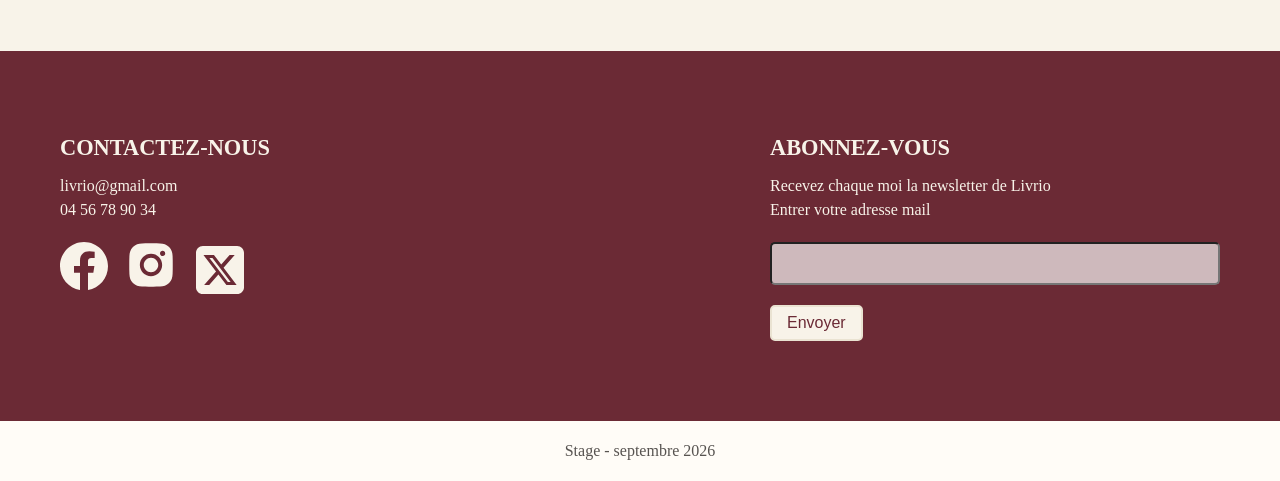
==== commit 0a8f19b1: "Merge branch 'main' of https://github.com/Liam-Nothing/stage-em-lyon-2026-06" ====
--- a/index-accueil/index.html
+++ b/index-accueil/index.html
@@ -1,15 +1,15 @@
 <!DOCTYPE html>
-<html lang="en">
+<html lang="fr">
 
 <head>
     <meta charset="UTF-8">
     <meta name="viewport" content="width=device-width, initial-scale=1.0">
+    <link rel="stylesheet" href="../css/tokens.css">
+    <link rel="stylesheet" href="../css/base.css">
+    <link rel="stylesheet" href="../css/composants.css">
     <link rel="stylesheet" href="../css/mise-en-page.css">
-    <link rel="stylesheet" href="../css/base.css">
-    <link rel="stylesheet" href="../css/tokens.css">
-    <link rel="stylesheet" href="../css/composants.css">
+    <link rel="stylesheet" href="../css/squelette.css">
     <link rel="stylesheet" href="../css/animations.css">
-    <link rel="stylesheet" href="../css/squelette.css">
     <title>Livrio</title>
 </head>
 
